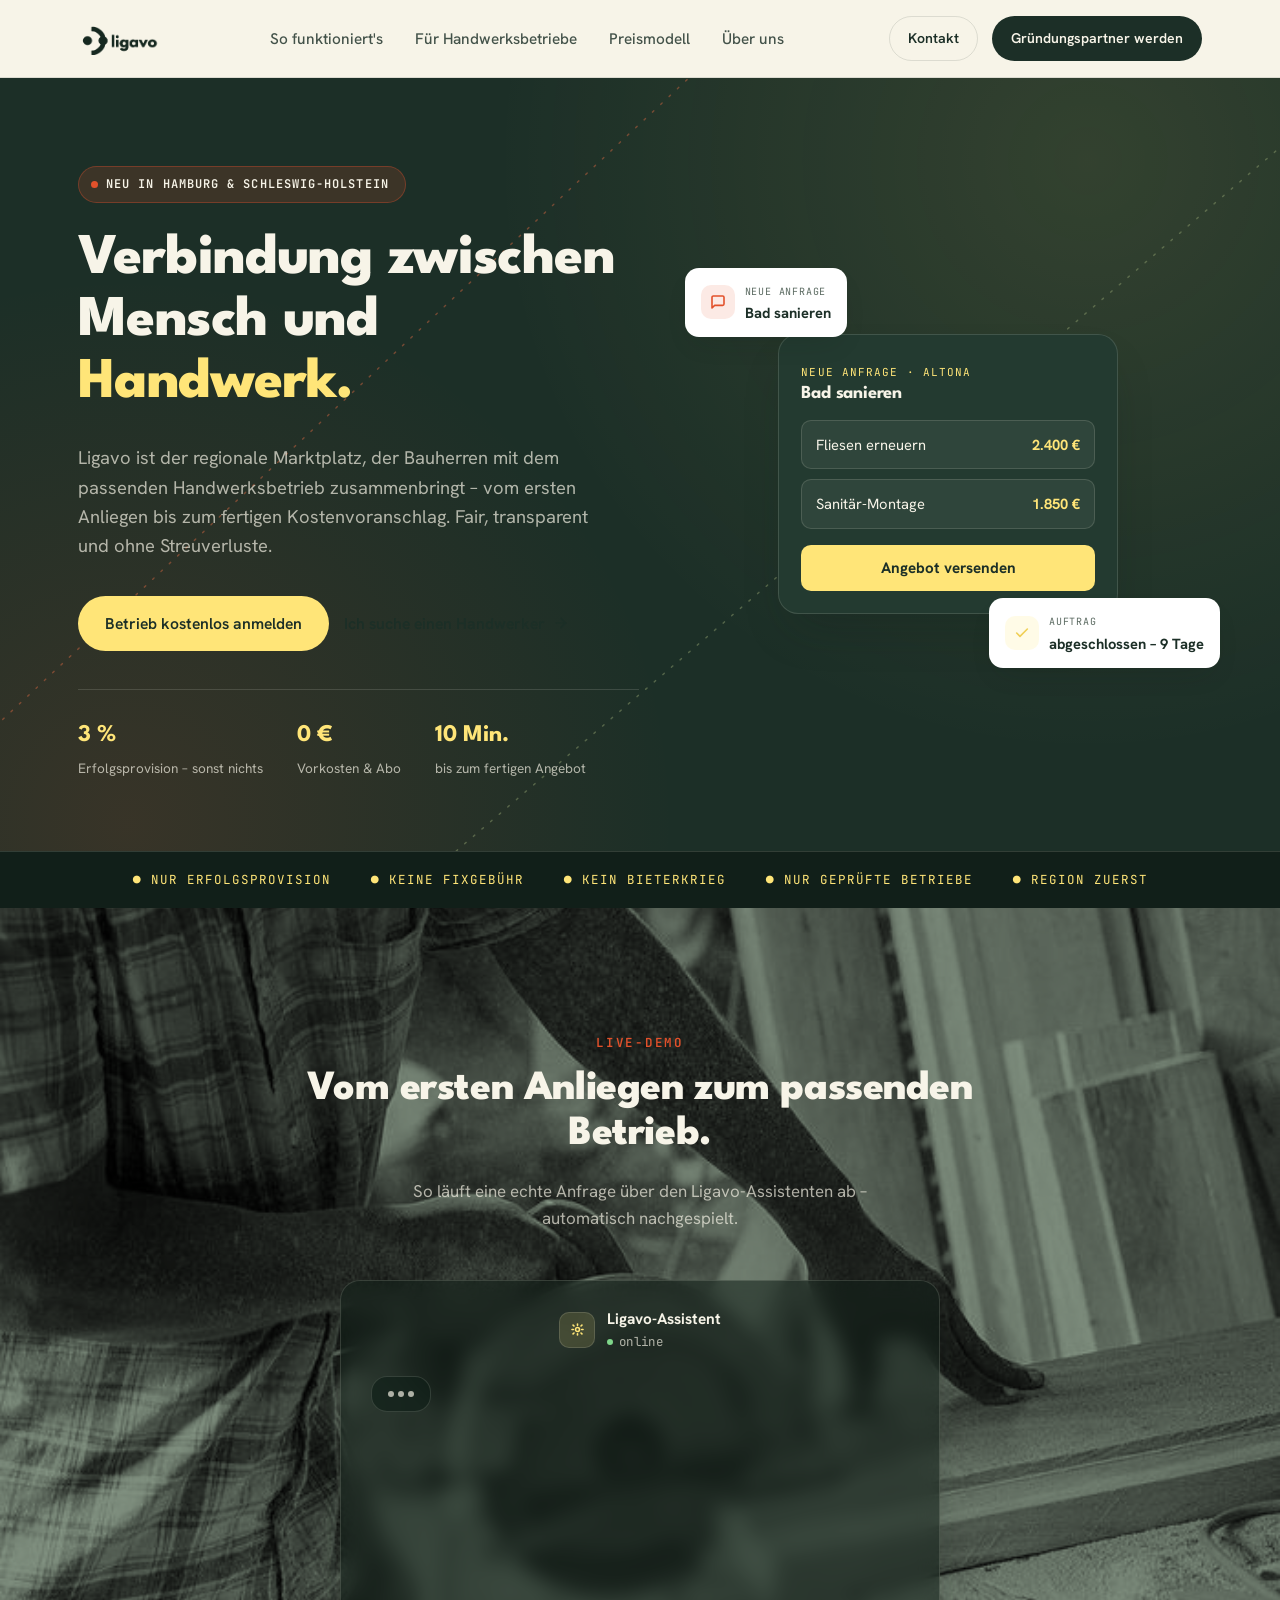
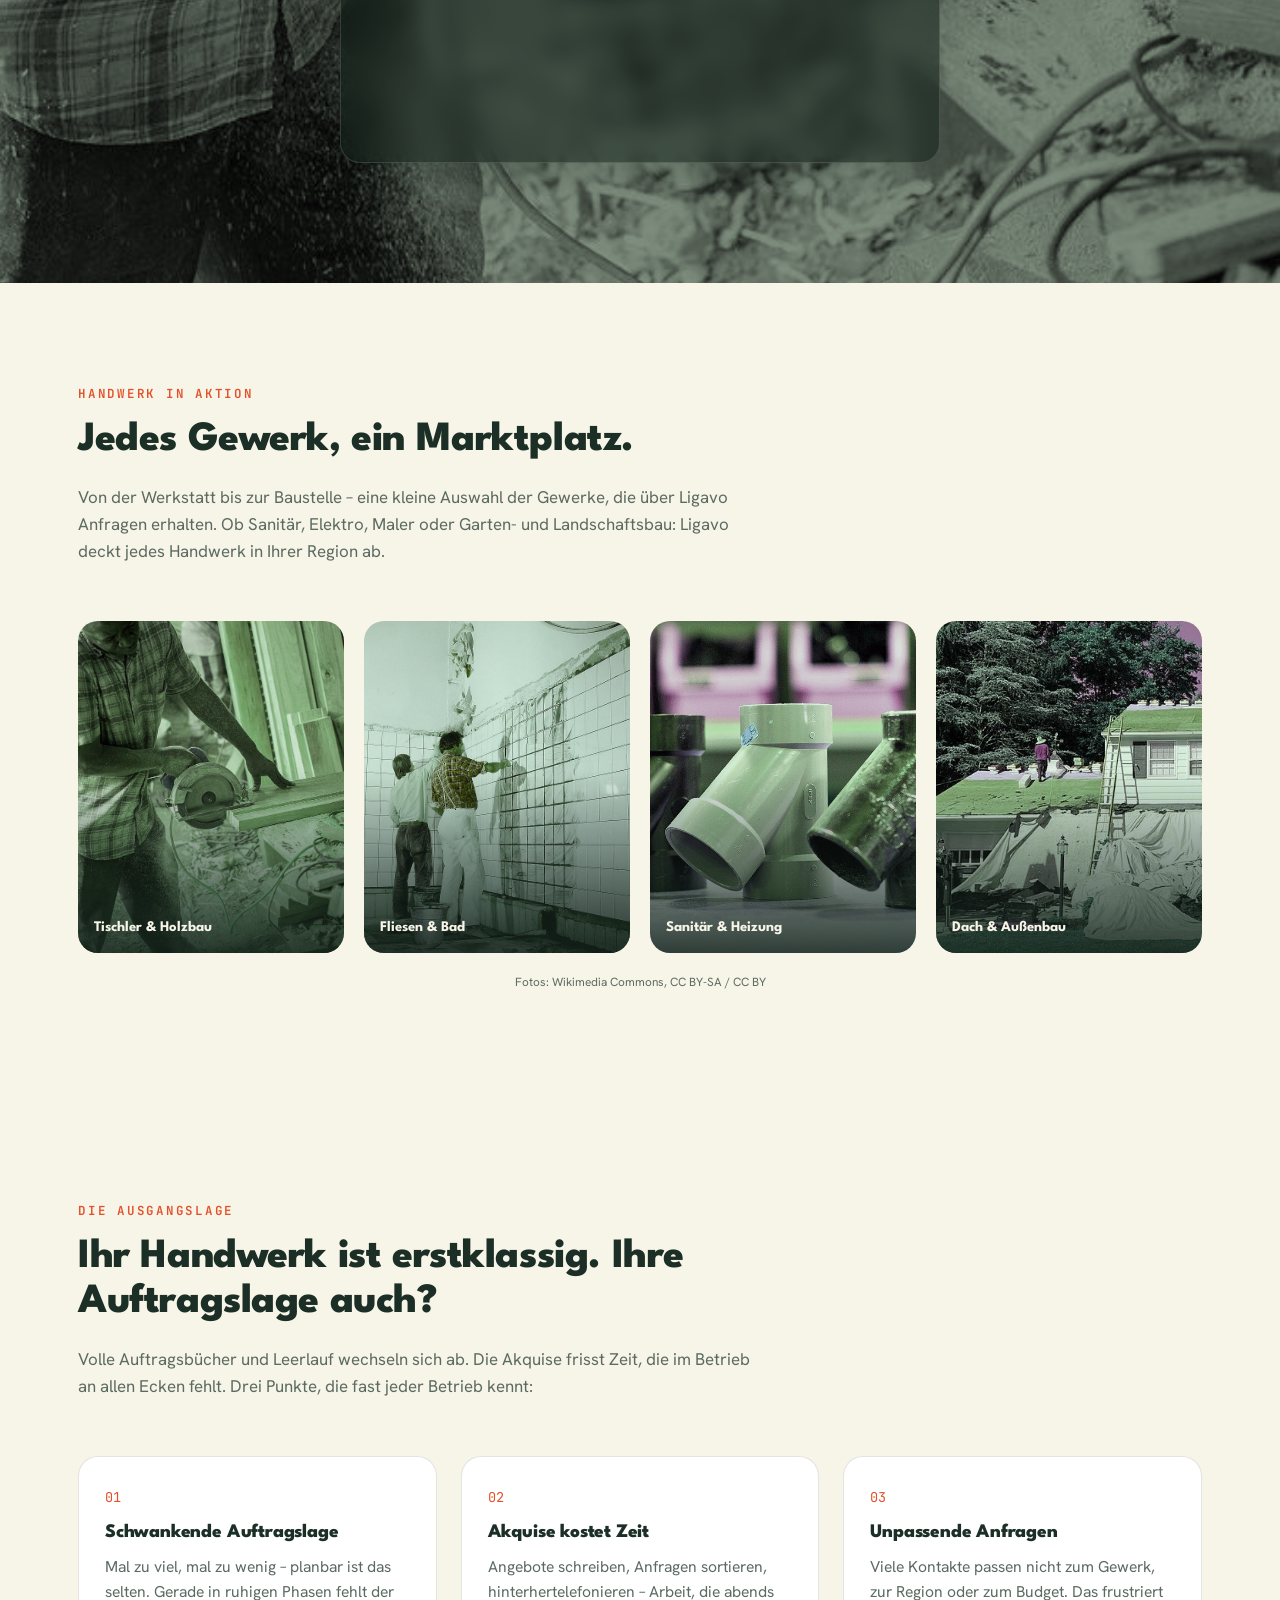
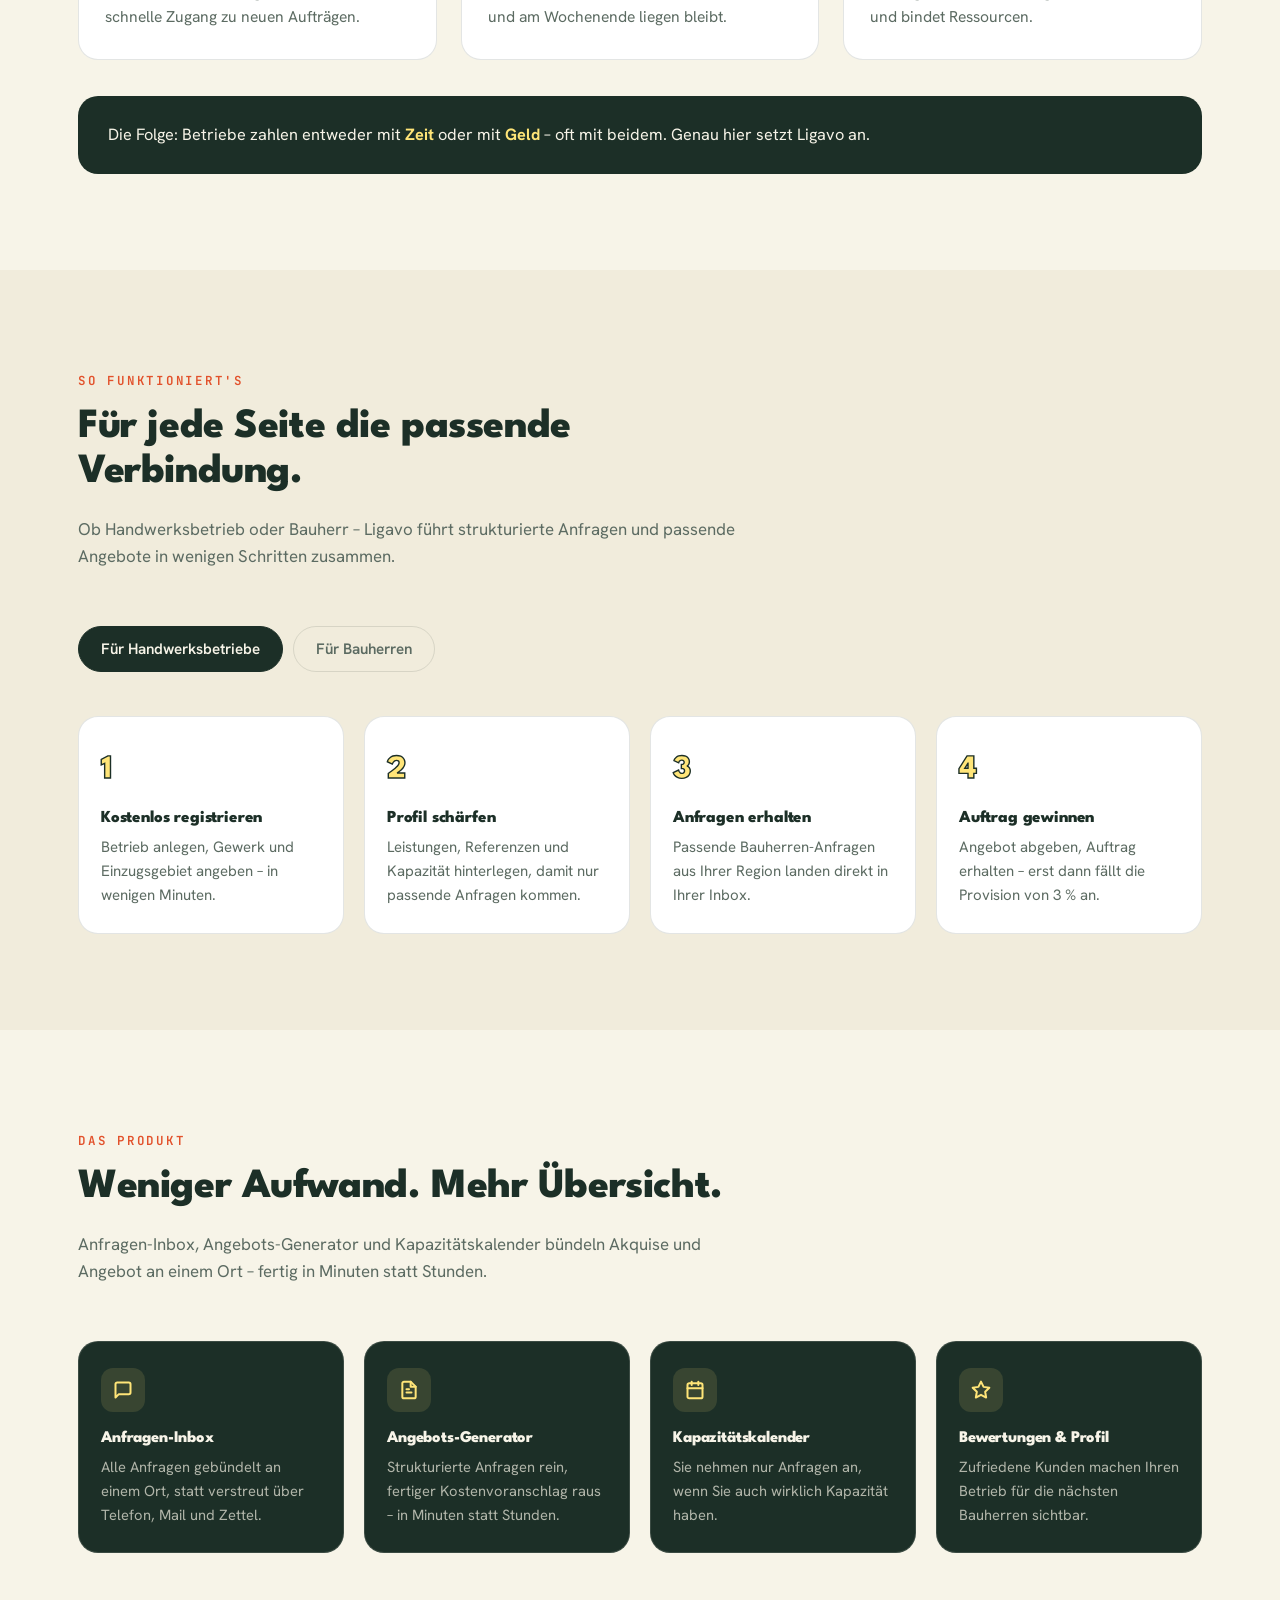
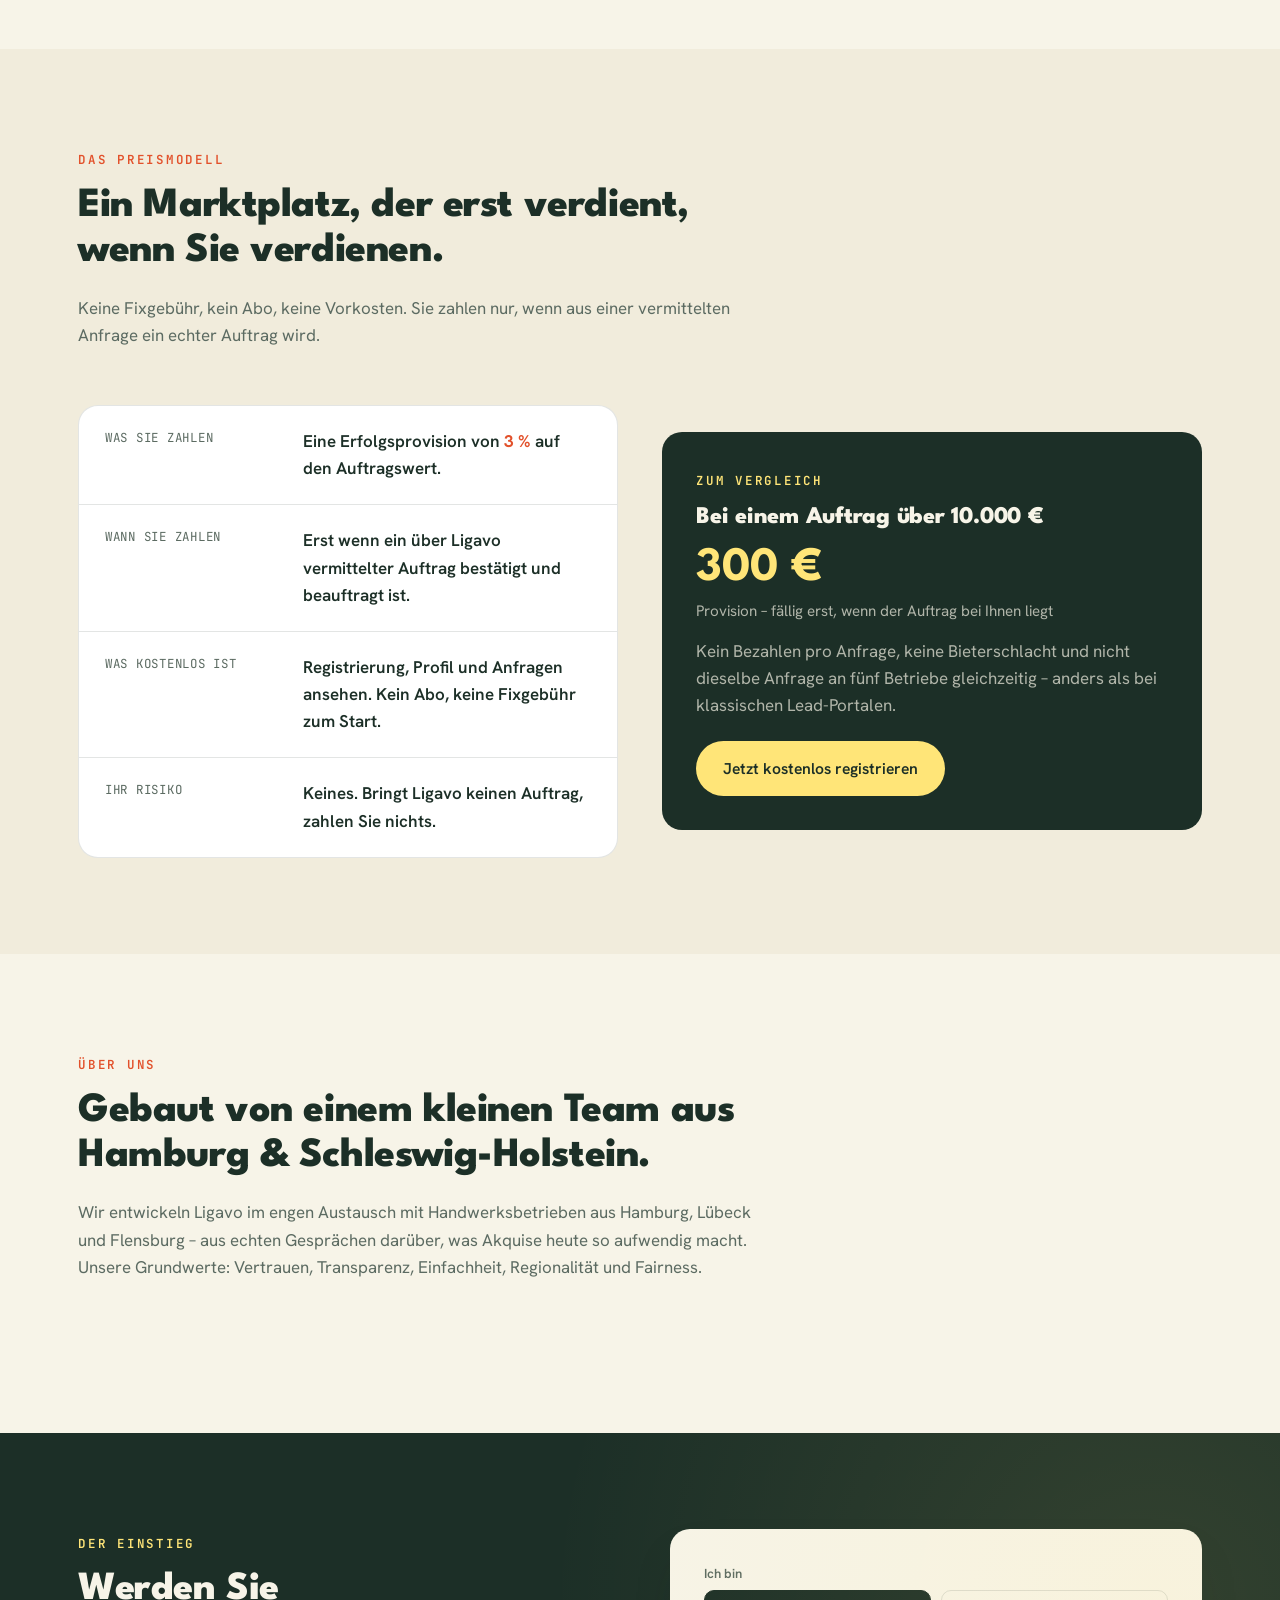
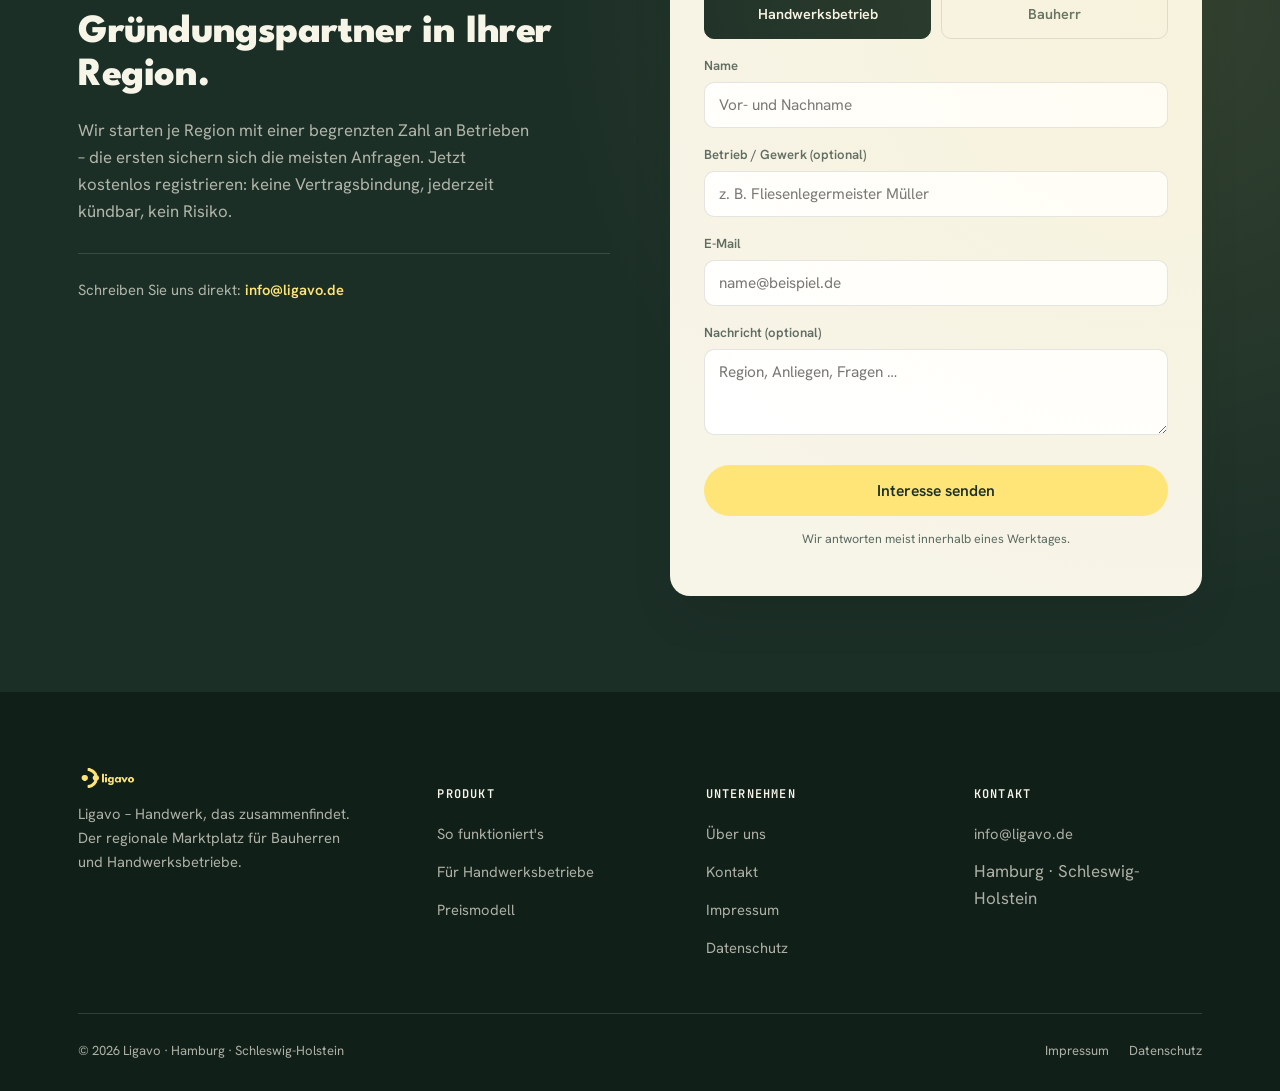
==== index.html @ c1e527f9 "Bigger header logo, fix favicon crop, remove placeholder note, standardize dashes to en-dash" ====
<!doctype html>
<html lang="de">
<head>
<meta charset="UTF-8">
<meta name="viewport" content="width=device-width, initial-scale=1">
<title>Ligavo – Verbindung zwischen Mensch und Handwerk</title>
<meta name="description" content="Ligavo ist der regionale Marktplatz, der Bauherren mit dem passenden Handwerksbetrieb zusammenbringt. Faire Erfolgsprovision, keine Vorkosten, kein Abo. Jetzt in Hamburg &amp; Schleswig-Holstein.">

<link rel="icon" type="image/png" sizes="32x32" href="assets/favicon-32.png">
<link rel="icon" type="image/png" sizes="16x16" href="assets/favicon-16.png">
<link rel="apple-touch-icon" href="assets/apple-touch-icon.png">

<link rel="preconnect" href="https://fonts.googleapis.com">
<link rel="preconnect" href="https://fonts.gstatic.com" crossorigin>
<link href="https://fonts.googleapis.com/css2?family=League+Spartan:wght@500;700;800;900&family=Hanken+Grotesk:wght@400;500;600;700&family=JetBrains+Mono:wght@500;600&display=swap" rel="stylesheet">

<link rel="stylesheet" href="styles.css">
</head>
<body>

<!-- ============================== NAV ============================== -->
<header class="nav">
  <div class="nav-inner">
    <a href="#top" class="brand">
      <img src="assets/logo-lockup-dark.png" alt="Ligavo" style="height:34px;">
    </a>
    <nav>
      <ul class="nav-links" id="navLinks">
        <li><a href="#funktioniert">So funktioniert's</a></li>
        <li><a href="#betriebe">Für Handwerksbetriebe</a></li>
        <li><a href="#preismodell">Preismodell</a></li>
        <li><a href="#ueber-uns">Über uns</a></li>
      </ul>
    </nav>
    <div class="nav-actions">
      <a href="#einstieg" class="btn btn-outline btn-sm">Kontakt</a>
      <a href="#einstieg" class="btn btn-dark btn-sm">Gründungspartner werden</a>
      <button class="nav-toggle" id="navToggle" aria-label="Menü öffnen">
        <span></span><span></span><span></span>
      </button>
    </div>
  </div>
</header>

<!-- ============================== HERO ============================== -->
<section class="hero" id="top">
  <svg class="hero-lines" viewBox="0 0 1440 800" preserveAspectRatio="none" aria-hidden="true">
    <line x1="-100" y1="700" x2="900" y2="-100" stroke="#c9633f" stroke-width="1.5" stroke-dasharray="2 10" stroke-linecap="round"/>
    <line x1="300" y1="900" x2="1600" y2="-50" stroke="#8a9a6b" stroke-width="1.5" stroke-dasharray="2 10" stroke-linecap="round"/>
  </svg>
  <div class="container hero-grid">
    <div class="hero-copy reveal in">
      <div class="badge badge-dark hero-badge"><span class="badge-dot"></span> Neu in Hamburg &amp; Schleswig-Holstein</div>
      <h1>Verbindung zwischen<br>Mensch und <em>Handwerk.</em></h1>
      <p class="lead">Ligavo ist der regionale Marktplatz, der Bauherren mit dem passenden Handwerksbetrieb zusammenbringt – vom ersten Anliegen bis zum fertigen Kostenvoranschlag. Fair, transparent und ohne Streuverluste.</p>
      <div class="hero-ctas">
        <a href="#einstieg" class="btn btn-primary">Betrieb kostenlos anmelden</a>
        <a href="#bauherren" class="btn btn-ghost">
          Ich suche einen Handwerker
          <svg width="16" height="16" viewBox="0 0 24 24" fill="none" stroke="currentColor" stroke-width="2.4" stroke-linecap="round" stroke-linejoin="round"><line x1="5" y1="12" x2="19" y2="12"/><polyline points="12 5 19 12 12 19"/></svg>
        </a>
      </div>
      <div class="hero-stats">
        <div class="hero-stat"><b>3&nbsp;%</b><span>Erfolgsprovision – sonst nichts</span></div>
        <div class="hero-stat"><b>0&nbsp;€</b><span>Vorkosten &amp; Abo</span></div>
        <div class="hero-stat"><b>10&nbsp;Min.</b><span>bis zum fertigen Angebot</span></div>
      </div>
    </div>

    <div class="hero-visual reveal in">
      <div class="hv-float hv-float-1">
        <div class="hv-icon">
          <svg width="16" height="16" viewBox="0 0 24 24" fill="none" stroke="currentColor" stroke-width="2.4" stroke-linecap="round" stroke-linejoin="round"><path d="M21 15a2 2 0 0 1-2 2H7l-4 4V5a2 2 0 0 1 2-2h14a2 2 0 0 1 2 2z"/></svg>
        </div>
        <div><span class="hv-float-label">Neue Anfrage</span><b>Bad sanieren</b></div>
      </div>

      <div class="hv-main">
        <span class="hv-eyebrow">Neue Anfrage · Altona</span>
        <h4>Bad sanieren</h4>
        <div class="hv-row"><span>Fliesen erneuern</span><b>2.400&nbsp;€</b></div>
        <div class="hv-row"><span>Sanitär-Montage</span><b>1.850&nbsp;€</b></div>
        <button class="hv-cta">Angebot versenden</button>
      </div>

      <div class="hv-float hv-float-2">
        <div class="hv-icon" style="background:rgba(255,229,120,.18);color:var(--yellow-dark);">
          <svg width="16" height="16" viewBox="0 0 24 24" fill="none" stroke="currentColor" stroke-width="2.4" stroke-linecap="round" stroke-linejoin="round"><path d="M20 6 9 17l-5-5"/></svg>
        </div>
        <div><span class="hv-float-label">Auftrag</span><b>abgeschlossen – 9 Tage</b></div>
      </div>
    </div>
  </div>

  <div class="hero-marquee">
    <div class="container">
      <span><span>●</span> Nur Erfolgsprovision</span>
      <span><span>●</span> Keine Fixgebühr</span>
      <span><span>●</span> Kein Bieterkrieg</span>
      <span><span>●</span> Nur geprüfte Betriebe</span>
      <span><span>●</span> Region zuerst</span>
    </div>
  </div>
</section>

<!-- ============================== LIVE DEMO CHAT ============================== -->
<section id="demo" class="demo-section">
  <div class="demo-bg" style="background-image:url('assets/photos/tischler.jpg');"></div>
  <div class="container demo-container">
    <div class="section-head center reveal" style="margin:0 auto 48px;">
      <span class="eyebrow">Live-Demo</span>
      <h2 style="color:var(--cream);">Vom ersten Anliegen zum passenden Betrieb.</h2>
      <p style="color:var(--cream-muted);">So läuft eine echte Anfrage über den Ligavo-Assistenten ab – automatisch nachgespielt.</p>
    </div>

    <div class="demo-chat-wrap reveal">
      <div class="demo-chat-head">
        <div class="demo-chat-avatar">
          <svg width="15" height="15" viewBox="0 0 24 24" fill="none" stroke="currentColor" stroke-width="2.6" stroke-linecap="round" stroke-linejoin="round"><circle cx="12" cy="12" r="3.2"/><path d="M12 3.2v2.1M12 18.7v2.1M4.9 4.9l1.5 1.5M17.6 17.6l1.5 1.5M3.2 12h2.1M18.7 12h2.1M4.9 19.1l1.5-1.5M17.6 6.4l1.5-1.5"/></svg>
        </div>
        <div>
          <b>Ligavo-Assistent</b>
          <span class="demo-chat-status"><i></i> online</span>
        </div>
      </div>
      <div class="demo-chat-body" id="demoChatBody"></div>
    </div>
  </div>
</section>

<!-- ============================== HANDWERK GALERIE ============================== -->
<section id="handwerk-galerie">
  <div class="container">
    <div class="section-head reveal">
      <span class="eyebrow">Handwerk in Aktion</span>
      <h2>Jedes Gewerk, ein Marktplatz.</h2>
      <p>Von der Werkstatt bis zur Baustelle – eine kleine Auswahl der Gewerke, die über Ligavo Anfragen erhalten. Ob Sanitär, Elektro, Maler oder Garten- und Landschaftsbau: Ligavo deckt jedes Handwerk in Ihrer Region ab.</p>
    </div>
    <div class="photo-grid">
      <figure class="photo-card">
        <img src="assets/photos/tischler.jpg" alt="Tischler bearbeitet Holz in der Werkstatt" loading="lazy">
        <figcaption>Tischler &amp; Holzbau</figcaption>
      </figure>
      <figure class="photo-card">
        <img src="assets/photos/fliesen.jpg" alt="Fliesenleger verlegt Wandfliesen" loading="lazy">
        <figcaption>Fliesen &amp; Bad</figcaption>
      </figure>
      <figure class="photo-card">
        <img src="assets/photos/sanitaer.jpg" alt="Sanitär-Installationsmaterial" loading="lazy">
        <figcaption>Sanitär &amp; Heizung</figcaption>
      </figure>
      <figure class="photo-card">
        <img src="assets/photos/dach.jpg" alt="Dachdecker bei der Dacharbeit" loading="lazy">
        <figcaption>Dach &amp; Außenbau</figcaption>
      </figure>
    </div>
    <p class="photo-credits">Fotos: Wikimedia Commons, CC BY-SA / CC BY</p>
  </div>
</section>

<!-- ============================== PROBLEM ============================== -->
<section id="problem">
  <div class="container">
    <div class="section-head reveal">
      <span class="eyebrow">Die Ausgangslage</span>
      <h2>Ihr Handwerk ist erstklassig. Ihre Auftragslage auch?</h2>
      <p>Volle Auftragsbücher und Leerlauf wechseln sich ab. Die Akquise frisst Zeit, die im Betrieb an allen Ecken fehlt. Drei Punkte, die fast jeder Betrieb kennt:</p>
    </div>

    <div class="problem-grid">
      <div class="problem-card reveal">
        <span class="problem-num">01</span>
        <h3>Schwankende Auftragslage</h3>
        <p>Mal zu viel, mal zu wenig – planbar ist das selten. Gerade in ruhigen Phasen fehlt der schnelle Zugang zu neuen Aufträgen.</p>
      </div>
      <div class="problem-card reveal">
        <span class="problem-num">02</span>
        <h3>Akquise kostet Zeit</h3>
        <p>Angebote schreiben, Anfragen sortieren, hinterhertelefonieren – Arbeit, die abends und am Wochenende liegen bleibt.</p>
      </div>
      <div class="problem-card reveal">
        <span class="problem-num">03</span>
        <h3>Unpassende Anfragen</h3>
        <p>Viele Kontakte passen nicht zum Gewerk, zur Region oder zum Budget. Das frustriert und bindet Ressourcen.</p>
      </div>
    </div>

    <div class="problem-note reveal">
      <p style="margin:0;">Die Folge: Betriebe zahlen entweder mit <b>Zeit</b> oder mit <b>Geld</b> – oft mit beidem. Genau hier setzt Ligavo an.</p>
    </div>
  </div>
</section>

<!-- ============================== SO FUNKTIONIERT'S ============================== -->
<section id="funktioniert" style="background:var(--cream-2);">
  <div class="container">
    <div class="section-head reveal">
      <span class="eyebrow">So funktioniert's</span>
      <h2>Für jede Seite die passende Verbindung.</h2>
      <p>Ob Handwerksbetrieb oder Bauherr – Ligavo führt strukturierte Anfragen und passende Angebote in wenigen Schritten zusammen.</p>
    </div>

    <div class="tabs-head reveal">
      <button class="tab-btn active" data-tab="betriebe">Für Handwerksbetriebe</button>
      <button class="tab-btn" data-tab="bauherren">Für Bauherren</button>
    </div>

    <div class="tab-panel active" id="tab-betriebe">
      <div class="steps reveal">
        <div class="step-card">
          <span class="step-index">1</span>
          <h4>Kostenlos registrieren</h4>
          <p>Betrieb anlegen, Gewerk und Einzugsgebiet angeben – in wenigen Minuten.</p>
        </div>
        <div class="step-card">
          <span class="step-index">2</span>
          <h4>Profil schärfen</h4>
          <p>Leistungen, Referenzen und Kapazität hinterlegen, damit nur passende Anfragen kommen.</p>
        </div>
        <div class="step-card">
          <span class="step-index">3</span>
          <h4>Anfragen erhalten</h4>
          <p>Passende Bauherren-Anfragen aus Ihrer Region landen direkt in Ihrer Inbox.</p>
        </div>
        <div class="step-card">
          <span class="step-index">4</span>
          <h4>Auftrag gewinnen</h4>
          <p>Angebot abgeben, Auftrag erhalten – erst dann fällt die Provision von 3&nbsp;% an.</p>
        </div>
      </div>
    </div>

    <div class="tab-panel" id="tab-bauherren">
      <div class="steps steps-3 reveal">
        <div class="step-card">
          <span class="step-index">1</span>
          <h4>Anliegen schildern</h4>
          <p>Projekt kurz beschreiben, Fotos ergänzen, Budget und Wunschtermin angeben.</p>
        </div>
        <div class="step-card">
          <span class="step-index">2</span>
          <h4>Passende Betriebe erhalten</h4>
          <p>Ihre Anfrage geht an geprüfte Handwerksbetriebe aus Ihrer Region, die wirklich verfügbar sind.</p>
        </div>
        <div class="step-card">
          <span class="step-index">3</span>
          <h4>Angebot vergleichen &amp; beauftragen</h4>
          <p>Sie erhalten strukturierte Kostenvoranschläge und entscheiden in Ruhe.</p>
        </div>
      </div>
    </div>
  </div>
</section>

<!-- ============================== FEATURES ============================== -->
<section id="betriebe">
  <div class="container">
    <div class="section-head reveal">
      <span class="eyebrow">Das Produkt</span>
      <h2>Weniger Aufwand. Mehr Übersicht.</h2>
      <p>Anfragen-Inbox, Angebots-Generator und Kapazitätskalender bündeln Akquise und Angebot an einem Ort – fertig in Minuten statt Stunden.</p>
    </div>

    <div class="feature-grid">
      <div class="feature-card reveal">
        <div class="feature-icon">
          <svg width="20" height="20" viewBox="0 0 24 24" fill="none" stroke="currentColor" stroke-width="2.4" stroke-linecap="round" stroke-linejoin="round"><path d="M21 15a2 2 0 0 1-2 2H7l-4 4V5a2 2 0 0 1 2-2h14a2 2 0 0 1 2 2z"/></svg>
        </div>
        <h4>Anfragen-Inbox</h4>
        <p>Alle Anfragen gebündelt an einem Ort, statt verstreut über Telefon, Mail und Zettel.</p>
      </div>
      <div class="feature-card reveal">
        <div class="feature-icon">
          <svg width="20" height="20" viewBox="0 0 24 24" fill="none" stroke="currentColor" stroke-width="2.4" stroke-linecap="round" stroke-linejoin="round"><path d="M14 2H6a2 2 0 0 0-2 2v16a2 2 0 0 0 2 2h12a2 2 0 0 0 2-2V8z"/><polyline points="14 2 14 8 20 8"/><line x1="9" y1="15" x2="15" y2="15"/><line x1="9" y1="11" x2="12" y2="11"/></svg>
        </div>
        <h4>Angebots-Generator</h4>
        <p>Strukturierte Anfragen rein, fertiger Kostenvoranschlag raus – in Minuten statt Stunden.</p>
      </div>
      <div class="feature-card reveal">
        <div class="feature-icon">
          <svg width="20" height="20" viewBox="0 0 24 24" fill="none" stroke="currentColor" stroke-width="2.4" stroke-linecap="round" stroke-linejoin="round"><rect x="3" y="4" width="18" height="18" rx="2"/><line x1="16" y1="2" x2="16" y2="6"/><line x1="8" y1="2" x2="8" y2="6"/><line x1="3" y1="10" x2="21" y2="10"/></svg>
        </div>
        <h4>Kapazitätskalender</h4>
        <p>Sie nehmen nur Anfragen an, wenn Sie auch wirklich Kapazität haben.</p>
      </div>
      <div class="feature-card reveal">
        <div class="feature-icon">
          <svg width="20" height="20" viewBox="0 0 24 24" fill="none" stroke="currentColor" stroke-width="2.4" stroke-linecap="round" stroke-linejoin="round"><path d="M12 2l3.09 6.26L22 9.27l-5 4.87 1.18 6.88L12 17.77l-6.18 3.25L7 14.14 2 9.27l6.91-1.01z"/></svg>
        </div>
        <h4>Bewertungen &amp; Profil</h4>
        <p>Zufriedene Kunden machen Ihren Betrieb für die nächsten Bauherren sichtbar.</p>
      </div>
    </div>
  </div>
</section>

<!-- ============================== PRICING ============================== -->
<section id="preismodell" style="background:var(--cream-2);">
  <div class="container">
    <div class="section-head reveal">
      <span class="eyebrow">Das Preismodell</span>
      <h2>Ein Marktplatz, der erst verdient, wenn Sie verdienen.</h2>
      <p>Keine Fixgebühr, kein Abo, keine Vorkosten. Sie zahlen nur, wenn aus einer vermittelten Anfrage ein echter Auftrag wird.</p>
    </div>

    <div class="pricing-wrap">
      <div class="pricing-table reveal">
        <div class="pricing-row">
          <span class="label">Was Sie zahlen</span>
          <span class="value">Eine Erfolgsprovision von <b>3&nbsp;%</b> auf den Auftragswert.</span>
        </div>
        <div class="pricing-row">
          <span class="label">Wann Sie zahlen</span>
          <span class="value">Erst wenn ein über Ligavo vermittelter Auftrag bestätigt und beauftragt ist.</span>
        </div>
        <div class="pricing-row">
          <span class="label">Was kostenlos ist</span>
          <span class="value">Registrierung, Profil und Anfragen ansehen. Kein Abo, keine Fixgebühr zum Start.</span>
        </div>
        <div class="pricing-row">
          <span class="label">Ihr Risiko</span>
          <span class="value">Keines. Bringt Ligavo keinen Auftrag, zahlen Sie nichts.</span>
        </div>
      </div>

      <div class="pricing-example reveal">
        <span class="eyebrow">Zum Vergleich</span>
        <h3>Bei einem Auftrag über 10.000&nbsp;€</h3>
        <div class="pricing-big"><b>300&nbsp;€</b><span>Provision – fällig erst, wenn der Auftrag bei Ihnen liegt</span></div>
        <p>Kein Bezahlen pro Anfrage, keine Bieterschlacht und nicht dieselbe Anfrage an fünf Betriebe gleichzeitig – anders als bei klassischen Lead-Portalen.</p>
        <a href="#einstieg" class="btn btn-primary">Jetzt kostenlos registrieren</a>
      </div>
    </div>
  </div>
</section>

<!-- ============================== ÜBER UNS ============================== -->
<section id="ueber-uns">
  <div class="container">
    <div class="section-head reveal">
      <span class="eyebrow">Über uns</span>
      <h2>Gebaut von einem kleinen Team aus Hamburg &amp; Schleswig-Holstein.</h2>
      <p>Wir entwickeln Ligavo im engen Austausch mit Handwerksbetrieben aus Hamburg, Lübeck und Flensburg – aus echten Gesprächen darüber, was Akquise heute so aufwendig macht. Unsere Grundwerte: Vertrauen, Transparenz, Einfachheit, Regionalität und Fairness.</p>
    </div>
  </div>
</section>

<!-- ============================== CTA / EINSTIEG ============================== -->
<section class="cta-section" id="einstieg">
  <div class="container cta-wrap">
    <div class="cta-copy reveal">
      <span class="eyebrow">Der Einstieg</span>
      <h2>Werden Sie Gründungspartner in Ihrer Region.</h2>
      <p>Wir starten je Region mit einer begrenzten Zahl an Betrieben – die ersten sichern sich die meisten Anfragen. Jetzt kostenlos registrieren: keine Vertragsbindung, jederzeit kündbar, kein Risiko.</p>
      <div id="bauherren" class="contact-line">
        Schreiben Sie uns direkt: <a href="mailto:info@ligavo.de">info@ligavo.de</a>
      </div>
    </div>

    <form class="signup-form reveal" id="signupForm">
      <div class="form-success" id="formSuccess">Ihr E-Mail-Programm öffnet sich gleich mit einer vorausgefüllten Nachricht an uns.</div>
      <div class="field">
        <label>Ich bin</label>
        <div class="role-toggle">
          <input type="radio" name="role" id="roleBetrieb" value="Handwerksbetrieb" checked>
          <label for="roleBetrieb">Handwerksbetrieb</label>
          <input type="radio" name="role" id="roleBauherr" value="Bauherr">
          <label for="roleBauherr">Bauherr</label>
        </div>
      </div>
      <div class="field">
        <label for="fName">Name</label>
        <input type="text" id="fName" name="name" required placeholder="Vor- und Nachname">
      </div>
      <div class="field">
        <label for="fCompany">Betrieb / Gewerk (optional)</label>
        <input type="text" id="fCompany" name="company" placeholder="z. B. Fliesenlegermeister Müller">
      </div>
      <div class="field">
        <label for="fEmail">E-Mail</label>
        <input type="email" id="fEmail" name="email" required placeholder="name@beispiel.de">
      </div>
      <div class="field">
        <label for="fMessage">Nachricht (optional)</label>
        <textarea id="fMessage" name="message" rows="3" placeholder="Region, Anliegen, Fragen …"></textarea>
      </div>
      <button type="submit" class="btn btn-primary">Interesse senden</button>
      <p class="form-note">Wir antworten meist innerhalb eines Werktages.</p>
    </form>
  </div>
</section>

<!-- ============================== FOOTER ============================== -->
<footer>
  <div class="container">
    <div class="footer-top">
      <div class="footer-brand">
        <img src="assets/logo-lockup-yellow.png" alt="Ligavo">
        <p>Ligavo – Handwerk, das zusammenfindet. Der regionale Marktplatz für Bauherren und Handwerksbetriebe.</p>
      </div>
      <div class="footer-col">
        <h5>Produkt</h5>
        <ul>
          <li><a href="#funktioniert">So funktioniert's</a></li>
          <li><a href="#betriebe">Für Handwerksbetriebe</a></li>
          <li><a href="#preismodell">Preismodell</a></li>
        </ul>
      </div>
      <div class="footer-col">
        <h5>Unternehmen</h5>
        <ul>
          <li><a href="#ueber-uns">Über uns</a></li>
          <li><a href="#einstieg">Kontakt</a></li>
          <li><a href="impressum.html">Impressum</a></li>
          <li><a href="datenschutz.html">Datenschutz</a></li>
        </ul>
      </div>
      <div class="footer-col">
        <h5>Kontakt</h5>
        <ul>
          <li><a href="mailto:info@ligavo.de">info@ligavo.de</a></li>
          <li>Hamburg · Schleswig-Holstein</li>
        </ul>
      </div>
    </div>
    <div class="footer-bottom">
      <span>© 2026 Ligavo · Hamburg · Schleswig-Holstein</span>
      <div class="legal-links">
        <a href="impressum.html">Impressum</a>
        <a href="datenschutz.html">Datenschutz</a>
      </div>
    </div>
  </div>
</footer>

<script src="script.js"></script>
</body>
</html>
---- styles.css ----
/* ==========================================================================
   Ligavo — Design Tokens
   ========================================================================== */
:root{
  --green-950:#111f19;
  --green-900:#1c2f27;
  --green-850:#233a30;
  --green-800:#2b473b;
  --cream:#f7f4e8;
  --cream-2:#f1ecdc;
  --cream-card:#ffffff;
  --yellow:#ffe578;
  --yellow-dark:#f0cf55;
  --terracotta:#e2512b;
  --terracotta-soft:rgba(226,81,43,.12);
  --terracotta-soft-dark:rgba(226,81,43,.16);
  --ink:#1c2f27;
  --ink-muted:#5c6b62;
  --cream-muted:rgba(247,244,232,.68);
  --cream-faint:rgba(247,244,232,.4);
  --border:rgba(28,47,39,.12);
  --border-dark:rgba(247,244,232,.14);
  --radius-xl:28px;
  --radius-lg:20px;
  --radius-md:14px;
  --radius-sm:10px;
  --shadow-lg:0 24px 48px -16px rgba(17,31,25,.28);
  --shadow-md:0 12px 28px -12px rgba(17,31,25,.22);
  --font-display:'League Spartan', sans-serif;
  --font-body:'Hanken Grotesk', sans-serif;
  --font-mono:'JetBrains Mono', monospace;
  --container:1180px;
}

*,*::before,*::after{box-sizing:border-box;}
html{scroll-behavior:smooth;}
body{
  margin:0;
  overflow-anchor:none;
  background:var(--cream);
  color:var(--ink);
  font-family:var(--font-body);
  font-size:17px;
  line-height:1.6;
  -webkit-font-smoothing:antialiased;
}
img{max-width:100%;display:block;}
a{color:inherit;}
h1,h2,h3,h4{
  font-family:var(--font-display);
  font-weight:800;
  line-height:1.08;
  margin:0 0 .5em;
  letter-spacing:-.01em;
}
p{margin:0 0 1em;}
.container{max-width:var(--container);margin:0 auto;padding:0 28px;}
section{padding:96px 0;}
.eyebrow{
  font-family:var(--font-mono);
  font-size:12.5px;
  letter-spacing:.14em;
  text-transform:uppercase;
  color:var(--terracotta);
  font-weight:600;
  display:inline-block;
  margin-bottom:14px;
}
.section-head{max-width:680px;margin-bottom:56px;}
.section-head h2{font-size:clamp(1.9rem,3.4vw,2.6rem);}
.section-head p{color:var(--ink-muted);font-size:1.06rem;margin:0;}
.section-head.center{margin-left:auto;margin-right:auto;text-align:center;}

/* Buttons */
.btn{
  display:inline-flex;align-items:center;justify-content:center;gap:8px;
  font-family:var(--font-body);font-weight:600;font-size:.98rem;
  padding:14px 26px;border-radius:999px;border:1px solid transparent;
  cursor:pointer;text-decoration:none;transition:transform .15s ease, box-shadow .15s ease, background .15s ease, border-color .15s ease;
  white-space:nowrap;
}
.btn:active{transform:translateY(1px);}
.btn-primary{background:var(--yellow);color:var(--green-900);}
.btn-primary:hover{background:var(--yellow-dark);box-shadow:var(--shadow-md);}
.btn-dark{background:var(--green-900);color:var(--cream);}
.btn-dark:hover{background:var(--green-850);box-shadow:var(--shadow-md);}
.btn-outline{background:transparent;color:var(--ink);border-color:var(--border);}
.btn-outline:hover{border-color:var(--ink);}
.btn-outline-light{background:transparent;color:var(--cream);border-color:var(--border-dark);}
.btn-outline-light:hover{border-color:var(--cream);}
.btn-ghost{background:transparent;color:var(--ink);padding:14px 6px;}
.btn-ghost svg{transition:transform .15s ease;}
.btn-ghost:hover svg{transform:translateX(3px);}
.btn-sm{padding:10px 18px;font-size:.88rem;}

/* Badge / pill */
.badge{
  display:inline-flex;align-items:center;gap:8px;
  font-family:var(--font-mono);font-size:12px;letter-spacing:.09em;text-transform:uppercase;
  padding:8px 16px 8px 12px;border-radius:999px;font-weight:600;
}
.badge-dark{background:var(--terracotta-soft-dark);color:var(--cream);border:1px solid rgba(226,81,43,.35);}
.badge-light{background:var(--terracotta-soft);color:var(--terracotta);border:1px solid rgba(226,81,43,.22);}
.badge-dot{width:7px;height:7px;border-radius:50%;background:var(--terracotta);flex:none;}

/* ==========================================================================
   Nav
   ========================================================================== */
header.nav{
  position:sticky;top:0;z-index:100;
  background:var(--cream);
  border-bottom:1px solid var(--border);
  transition:box-shadow .2s ease, border-color .2s ease;
}
header.nav.is-scrolled{
  box-shadow:0 6px 24px -12px rgba(17,31,25,.12);
}
.nav-inner{
  max-width:var(--container);margin:0 auto;padding:16px 28px;
  display:flex;align-items:center;justify-content:space-between;gap:24px;
}
.brand{display:flex;align-items:center;gap:10px;text-decoration:none;flex-shrink:0;}
.brand img{height:26px;width:auto;flex-shrink:0;}
.nav-links{display:flex;align-items:center;gap:32px;list-style:none;margin:0;padding:0;}
.nav-links a{
  text-decoration:none;color:var(--ink);font-weight:500;font-size:.96rem;
  opacity:.82;transition:opacity .15s;
}
.nav-links a:hover{opacity:1;}
.nav-actions{display:flex;align-items:center;gap:14px;}
.nav-toggle{display:none;background:none;border:none;cursor:pointer;padding:6px;}
.nav-toggle span{display:block;width:22px;height:2px;background:var(--ink);margin:5px 0;border-radius:2px;}

/* ==========================================================================
   Hero
   ========================================================================== */
.hero{
  background:var(--green-900);
  color:var(--cream);
  position:relative;
  overflow:hidden;
  padding:88px 0 0;
}
.hero::before{
  content:"";position:absolute;top:0;right:0;bottom:0;left:0;
  background-image:
    radial-gradient(circle at 85% 10%, rgba(255,229,120,.10), transparent 45%),
    radial-gradient(circle at 10% 90%, rgba(226,81,43,.14), transparent 40%);
  pointer-events:none;
}
.hero-lines{
  position:absolute;top:0;left:0;width:100%;height:100%;
  opacity:.5;pointer-events:none;z-index:0;
}
.hero-grid{
  position:relative;
  display:grid;grid-template-columns:1.05fr .95fr;gap:56px;align-items:center;
  padding-bottom:70px;
}
.hero-copy h1{font-size:clamp(2.5rem,5vw,3.6rem);color:var(--cream);}
.hero-copy h1 em{color:var(--yellow);font-style:normal;}
.hero-copy p.lead{color:var(--cream-muted);font-size:1.15rem;max-width:520px;margin-bottom:34px;}
.hero-badge{margin-bottom:26px;}
.hero-ctas{display:flex;align-items:center;gap:8px;flex-wrap:wrap;margin-bottom:38px;}
.hero-stats{display:flex;gap:34px;flex-wrap:wrap;padding-top:26px;border-top:1px solid var(--border-dark);}
.hero-stat b{display:block;font-family:var(--font-display);font-size:1.5rem;color:var(--yellow);}
.hero-stat span{font-size:.85rem;color:var(--cream-muted);}

/* hero visual card */
.hero-visual{position:relative;height:440px;}
.hv-main{
  position:absolute;left:50%;top:50%;transform:translate(-50%,-50%);
  width:340px;background:var(--green-850);border:1px solid var(--border-dark);
  border-radius:var(--radius-lg);padding:22px;box-shadow:var(--shadow-lg);
  z-index:3;
}
.hv-main .hv-eyebrow{font-family:var(--font-mono);font-size:11px;letter-spacing:.1em;text-transform:uppercase;color:var(--yellow);margin-bottom:6px;}
.hv-main h4{color:var(--cream);font-size:1.15rem;margin-bottom:16px;font-weight:700;}
.hv-row{
  display:flex;align-items:center;justify-content:space-between;
  background:rgba(247,244,232,.06);border:1px solid var(--border-dark);
  border-radius:var(--radius-sm);padding:12px 14px;margin-bottom:10px;
  font-size:.92rem;color:var(--cream);
}
.hv-row b{color:var(--yellow);font-weight:700;}
.hv-cta{
  width:100%;margin-top:6px;background:var(--yellow);color:var(--green-900);
  border:none;border-radius:var(--radius-sm);padding:13px;font-weight:700;font-size:.95rem;
  font-family:var(--font-body);cursor:default;
}
.hv-float{
  position:absolute;background:var(--cream-card);color:var(--ink);
  border-radius:var(--radius-md);padding:12px 16px;box-shadow:var(--shadow-md);
  display:flex;align-items:center;gap:10px;font-size:.85rem;z-index:4;
  animation:float 6s ease-in-out infinite;
}
.hv-float b{display:block;font-size:.92rem;}
.hv-float .hv-float-label{font-family:var(--font-mono);font-size:10px;letter-spacing:.08em;text-transform:uppercase;color:var(--ink-muted);}
.hv-float-1{top:14px;left:-10px;animation-delay:.2s;}
.hv-float-2{bottom:26px;right:-18px;animation-delay:1.4s;}
.hv-icon{
  width:34px;height:34px;border-radius:10px;background:var(--terracotta-soft);
  display:flex;align-items:center;justify-content:center;flex:none;color:var(--terracotta);
}
@keyframes float{0%,100%{transform:translateY(0);}50%{transform:translateY(-10px);}}

.hero-marquee{
  border-top:1px solid var(--border-dark);
  background:var(--green-950);
  padding:18px 0;
  position:relative;
}
.hero-marquee .container{
  display:flex;gap:40px;flex-wrap:wrap;justify-content:center;
  font-family:var(--font-mono);font-size:12.5px;letter-spacing:.08em;text-transform:uppercase;
  color:var(--cream-faint);
}
.hero-marquee span{color:var(--yellow);}

/* ==========================================================================
   Problem cards
   ========================================================================== */
.problem-grid{display:grid;grid-template-columns:repeat(3,1fr);gap:24px;margin-bottom:36px;}
.problem-card{
  background:var(--cream-card);border:1px solid var(--border);border-radius:var(--radius-lg);
  padding:30px 26px;
  transition:transform .2s ease, box-shadow .2s ease, border-color .2s ease;
}
.problem-card:hover{transform:translateY(-3px);box-shadow:var(--shadow-md);border-color:transparent;}
.problem-num{font-family:var(--font-mono);color:var(--terracotta);font-size:.85rem;margin-bottom:14px;display:block;}
.problem-card h3{font-size:1.2rem;margin-bottom:10px;}
.problem-card p{color:var(--ink-muted);font-size:.98rem;margin:0;}
.problem-note{
  background:var(--green-900);color:var(--cream);border-radius:var(--radius-lg);
  padding:26px 30px;font-size:1.02rem;display:flex;gap:16px;align-items:center;
}
.problem-note b{color:var(--yellow);}

/* ==========================================================================
   How it works — tabs
   ========================================================================== */
.tabs-head{display:flex;gap:10px;margin-bottom:44px;flex-wrap:wrap;}
.tab-btn{
  font-family:var(--font-body);font-weight:600;font-size:.95rem;
  padding:12px 22px;border-radius:999px;border:1px solid var(--border);
  background:transparent;color:var(--ink-muted);cursor:pointer;transition:all .15s;
}
.tab-btn.active{background:var(--green-900);color:var(--cream);border-color:var(--green-900);}
.tab-panel{display:none;}
.tab-panel.active{display:block;}
.steps{display:grid;grid-template-columns:repeat(4,1fr);gap:20px;}
.steps.steps-3{grid-template-columns:repeat(3,1fr);}
.step-card{
  background:var(--cream-card);border:1px solid var(--border);border-radius:var(--radius-lg);
  padding:26px 22px;position:relative;
  transition:transform .2s ease, box-shadow .2s ease, border-color .2s ease;
}
.step-card:hover{transform:translateY(-3px);box-shadow:var(--shadow-md);border-color:transparent;}
.step-index{
  font-family:var(--font-display);font-size:2.1rem;font-weight:800;color:var(--yellow);
  -webkit-text-stroke:1.4px var(--green-900);
  display:block;margin-bottom:12px;
}
.step-card h4{font-size:1.05rem;margin-bottom:8px;}
.step-card p{color:var(--ink-muted);font-size:.94rem;margin:0;}

/* ==========================================================================
   Feature grid
   ========================================================================== */
.feature-grid{display:grid;grid-template-columns:repeat(4,1fr);gap:20px;}
.feature-card{
  background:var(--green-900);color:var(--cream);border-radius:var(--radius-lg);
  padding:26px 22px;border:1px solid var(--border-dark);
  transition:transform .2s ease, box-shadow .2s ease, background .2s ease;
}
.feature-card:hover{transform:translateY(-3px);box-shadow:var(--shadow-lg);background:var(--green-850);}
.feature-icon{
  width:44px;height:44px;border-radius:12px;background:rgba(255,229,120,.12);
  display:flex;align-items:center;justify-content:center;color:var(--yellow);margin-bottom:18px;
}
.feature-card h4{font-size:1.02rem;margin-bottom:8px;color:var(--cream);}
.feature-card p{color:var(--cream-muted);font-size:.92rem;margin:0;}

/* ==========================================================================
   Pricing
   ========================================================================== */
.pricing-wrap{
  display:grid;grid-template-columns:1fr 1fr;gap:44px;align-items:center;
}
.pricing-table{
  background:var(--cream-card);border:1px solid var(--border);border-radius:var(--radius-lg);
  overflow:hidden;
}
.pricing-row{
  display:grid;grid-template-columns:180px 1fr;gap:18px;padding:22px 26px;
  border-bottom:1px solid var(--border);
  transition:background .15s ease;
}
.pricing-row:hover{background:var(--cream-2);}
.pricing-row:last-child{border-bottom:none;}
.pricing-row .label{font-family:var(--font-mono);font-size:.78rem;letter-spacing:.06em;text-transform:uppercase;color:var(--ink-muted);}
.pricing-row .value{font-weight:600;}
.pricing-row .value b{color:var(--terracotta);}
.pricing-example{
  background:var(--green-900);color:var(--cream);border-radius:var(--radius-lg);
  padding:34px;
}
.pricing-example .eyebrow{color:var(--yellow);}
.pricing-example h3{color:var(--cream);font-size:1.5rem;margin-bottom:14px;}
.pricing-example p{color:var(--cream-muted);margin-bottom:22px;}
.pricing-big{
  display:flex;flex-direction:column;align-items:flex-start;gap:6px;margin-bottom:14px;
}
.pricing-big b{font-family:var(--font-display);font-size:3rem;line-height:1;color:var(--yellow);}
.pricing-big span{color:var(--cream-muted);font-size:.95rem;}

/* ==========================================================================
   CTA / signup
   ========================================================================== */
.cta-section{
  background:var(--green-900);color:var(--cream);position:relative;overflow:hidden;
}
.cta-section::after{
  content:"";position:absolute;top:0;right:0;bottom:0;left:0;
  background:radial-gradient(circle at 90% 20%, rgba(255,229,120,.10), transparent 45%);
  pointer-events:none;
}
.cta-wrap{
  position:relative;display:grid;grid-template-columns:1fr 1fr;gap:60px;align-items:start;
}
.cta-copy .eyebrow{color:var(--yellow);}
.cta-copy h2{color:var(--cream);font-size:clamp(1.9rem,3.4vw,2.5rem);}
.cta-copy p{color:var(--cream-muted);font-size:1.05rem;max-width:460px;}
.cta-copy .contact-line{
  margin-top:28px;padding-top:24px;border-top:1px solid var(--border-dark);
  font-size:.92rem;color:var(--cream-muted);
}
.cta-copy .contact-line a{color:var(--yellow);text-decoration:none;font-weight:600;}
.cta-copy .contact-line a:hover{text-decoration:underline;}

.signup-form{
  background:var(--cream);color:var(--ink);border-radius:var(--radius-lg);
  padding:34px;box-shadow:var(--shadow-lg);
}
.signup-form .field{margin-bottom:16px;}
.signup-form label{display:block;font-size:.82rem;font-weight:600;margin-bottom:6px;color:var(--ink-muted);}
.signup-form input[type=text],
.signup-form input[type=email],
.signup-form textarea{
  width:100%;padding:12px 14px;border-radius:var(--radius-sm);border:1px solid var(--border);
  font-family:var(--font-body);font-size:.96rem;background:#fff;color:var(--ink);
}
.signup-form input:focus,.signup-form textarea:focus{outline:2px solid var(--yellow-dark);outline-offset:1px;}
.role-toggle{display:flex;gap:10px;}
.role-toggle input{display:none;}
.role-toggle label{
  flex:1;text-align:center;padding:12px 10px;border-radius:var(--radius-sm);
  border:1px solid var(--border);cursor:pointer;font-weight:600;font-size:.9rem;color:var(--ink-muted);
  margin:0;transition:all .15s;
}
.role-toggle input:checked + label{background:var(--green-900);color:var(--cream);border-color:var(--green-900);}
.signup-form .btn{width:100%;margin-top:6px;}
.form-note{font-size:.78rem;color:var(--ink-muted);margin-top:14px;text-align:center;}
.form-success{
  display:none;background:var(--terracotta-soft);color:var(--terracotta);
  border-radius:var(--radius-sm);padding:12px 14px;font-size:.88rem;margin-bottom:14px;font-weight:600;
}

/* ==========================================================================
   Footer
   ========================================================================== */
footer{background:var(--green-950);color:var(--cream-muted);padding:72px 0 30px;}
.footer-top{
  display:grid;grid-template-columns:1.4fr 1fr 1fr 1fr;gap:40px;
  padding-bottom:52px;border-bottom:1px solid var(--border-dark);
}
.footer-brand img{height:24px;margin-bottom:14px;}
.footer-brand p{max-width:280px;font-size:.92rem;}
.footer-col h5{
  font-family:var(--font-mono);font-size:.75rem;letter-spacing:.1em;text-transform:uppercase;
  color:var(--cream);margin-bottom:16px;font-weight:600;
}
.footer-col ul{list-style:none;margin:0;padding:0;display:flex;flex-direction:column;gap:11px;}
.footer-col a{text-decoration:none;font-size:.92rem;color:var(--cream-muted);transition:color .15s;}
.footer-col a:hover{color:var(--yellow);}
.footer-bottom{
  padding-top:26px;display:flex;justify-content:space-between;align-items:center;
  font-size:.82rem;flex-wrap:wrap;gap:12px;
}
.footer-bottom .legal-links{display:flex;gap:20px;}
.footer-bottom a{text-decoration:none;color:var(--cream-muted);}
.footer-bottom a:hover{color:var(--yellow);}

/* ==========================================================================
   Utility / reveal animation
   ========================================================================== */
.reveal{opacity:0;transform:translateY(18px);transition:opacity .6s ease, transform .6s ease;}
.reveal.in{opacity:1;transform:translateY(0);}

/* ==========================================================================
   Responsive
   ========================================================================== */
@media (max-width:980px){
  .hero-grid{grid-template-columns:1fr;}
  .hero-visual{height:380px;margin-top:20px;}
  .problem-grid{grid-template-columns:1fr;}
  .steps{grid-template-columns:repeat(2,1fr);}
  .feature-grid{grid-template-columns:repeat(2,1fr);}
  .pricing-wrap{grid-template-columns:1fr;}
  .cta-wrap{grid-template-columns:1fr;}
  .footer-top{grid-template-columns:1fr 1fr;}
  .photo-grid{grid-template-columns:repeat(2,1fr);}
}
@media (max-width:720px){
  section{padding:64px 0;}
  .nav-links{
    position:fixed;top:64px;right:0;bottom:0;left:0;background:var(--cream);
    flex-direction:column;padding:32px 28px;gap:22px;align-items:flex-start;
    transform:translateX(100%);transition:transform .25s ease;
  }
  .nav-links.open{transform:translateX(0);}
  .nav-toggle{display:block;}
  .nav-actions .btn-outline{display:none;}
  .steps,.steps-3{grid-template-columns:1fr;}
  .feature-grid{grid-template-columns:1fr;}
  .footer-top{grid-template-columns:1fr;}
  .hero-ctas{flex-direction:column;align-items:stretch;}
  .hero-ctas .btn{width:100%;}
  .hero-stats{gap:22px;}
  .photo-grid{grid-template-columns:1fr 1fr;gap:12px;}
  .demo-section{padding:90px 0;}
  .hero-visual{height:460px;}
  .hv-main{width:calc(100% - 16px);}
  .hv-float{padding:10px 12px;}
  .hv-float-1{top:-16px;left:0;}
  .hv-float-2{bottom:-16px;right:0;}
}

/* ==========================================================================
   Live-Demo Chat
   ========================================================================== */
.demo-section{
  background:var(--green-900);color:var(--cream);position:relative;overflow:hidden;
  min-height:100vh;display:flex;align-items:center;padding:120px 0;
}
.demo-bg{
  position:absolute;inset:0;background-size:cover;background-position:center;
  filter:grayscale(1) brightness(.55) sepia(.25) hue-rotate(70deg) saturate(1.6);
}
.demo-bg::after{content:"";}
.demo-section::before{
  content:"";position:absolute;inset:0;
  background:
    linear-gradient(180deg, rgba(17,31,25,.55) 0%, rgba(17,31,25,.88) 60%, var(--green-900) 100%),
    radial-gradient(circle at 50% 0%, rgba(17,31,25,.2), rgba(17,31,25,.75) 70%);
}
.demo-container{position:relative;z-index:1;}
.demo-section .section-head p{max-width:520px;margin-left:auto;margin-right:auto;}
.demo-chat-wrap{
  width:100%;max-width:600px;margin:0 auto;position:relative;
  display:flex;flex-direction:column;gap:20px;
  background:rgba(17,31,25,.55);backdrop-filter:blur(10px);
  border:1px solid var(--border-dark);border-radius:var(--radius-lg);
  padding:26px 28px 30px;box-shadow:var(--shadow-lg);
}
.demo-chat-head{
  display:flex;align-items:center;gap:12px;align-self:center;
}
.demo-chat-avatar{
  width:36px;height:36px;border-radius:10px;background:rgba(255,229,120,.14);
  border:1px solid var(--border-dark);
  display:flex;align-items:center;justify-content:center;color:var(--yellow);flex:none;
}
.demo-chat-head b{display:block;font-size:.96rem;color:var(--cream);}
.demo-chat-status{
  display:flex;align-items:center;gap:6px;font-size:.78rem;color:var(--cream-muted);
  font-family:var(--font-mono);letter-spacing:.03em;
}
.demo-chat-status i{width:6px;height:6px;border-radius:50%;background:#7fd68a;display:inline-block;}
.demo-chat-body{
  min-height:360px;max-height:60vh;overflow-y:auto;display:flex;flex-direction:column;gap:12px;
  scroll-behavior:smooth;padding:4px 2px;overflow-anchor:none;
}
.demo-chat-body::-webkit-scrollbar{width:5px;}
.demo-chat-body::-webkit-scrollbar-thumb{background:var(--border-dark);border-radius:3px;}

/* ==========================================================================
   Handwerk photo gallery
   ========================================================================== */
.photo-grid{display:grid;grid-template-columns:repeat(4,1fr);gap:20px;}
.photo-card{
  margin:0;position:relative;border-radius:var(--radius-lg);overflow:hidden;aspect-ratio:4/5;
  transition:transform .25s ease, box-shadow .25s ease;
}
.photo-card:hover{transform:translateY(-3px);box-shadow:var(--shadow-lg);}
.photo-card img{
  width:100%;height:100%;object-fit:cover;
  filter:grayscale(.5) sepia(.2) hue-rotate(70deg) saturate(1.3) brightness(.92);
  transition:filter .25s ease, transform .4s ease;
}
.photo-card:hover img{filter:grayscale(.15) sepia(.12) hue-rotate(70deg) saturate(1.2) brightness(1);transform:scale(1.04);}
.photo-card::after{
  content:"";position:absolute;inset:0;
  background:linear-gradient(180deg, transparent 45%, rgba(17,31,25,.85));
  pointer-events:none;
}
.photo-card figcaption{
  position:absolute;left:16px;bottom:14px;z-index:2;color:var(--cream);
  font-weight:700;font-size:.92rem;font-family:var(--font-display);
}
.photo-credits{font-size:.74rem;color:var(--ink-muted);margin-top:20px;text-align:center;}

.demo-msg{display:flex;max-width:82%;animation:demoIn .35s ease both;}
.demo-msg.bot{align-self:flex-start;}
.demo-msg.user{align-self:flex-end;}
.demo-bubble{
  border-radius:16px;padding:12px 16px;font-size:.92rem;line-height:1.5;
}
.demo-msg.bot .demo-bubble{
  background:rgba(17,31,25,.68);border:1px solid var(--border-dark);color:var(--cream);
  border-bottom-left-radius:4px;backdrop-filter:blur(8px);box-shadow:0 10px 24px -14px rgba(0,0,0,.5);
}
.demo-msg.user .demo-bubble{
  background:var(--yellow);color:var(--green-900);font-weight:600;
  border-bottom-right-radius:4px;
}
.demo-bubble b{color:var(--yellow-dark);}
.demo-msg.user .demo-bubble b{color:var(--green-900);}
@keyframes demoIn{from{opacity:0;transform:translateY(8px);}to{opacity:1;transform:translateY(0);}}

.demo-typing{align-self:flex-start;}
.demo-typing .demo-bubble{
  background:rgba(17,31,25,.68);border:1px solid var(--border-dark);backdrop-filter:blur(8px);
  display:flex;gap:4px;padding:14px 16px;
}
.demo-typing span{
  width:6px;height:6px;border-radius:50%;background:var(--cream-muted);
  animation:demoBlink 1.1s infinite ease-in-out;
}
.demo-typing span:nth-child(2){animation-delay:.15s;}
.demo-typing span:nth-child(3){animation-delay:.3s;}
@keyframes demoBlink{0%,80%,100%{opacity:.25;transform:scale(.8);}40%{opacity:1;transform:scale(1);}}

.demo-chips{display:flex;flex-wrap:wrap;gap:8px;align-self:flex-start;max-width:100%;animation:demoIn .35s ease both;}
.demo-chip{
  font-family:var(--font-body);font-size:.82rem;font-weight:600;padding:9px 16px;
  border-radius:999px;border:1px solid var(--border-dark);color:var(--cream);
  background:rgba(17,31,25,.55);backdrop-filter:blur(8px);
}
.demo-chip.picked{background:var(--yellow);color:var(--green-900);border-color:var(--yellow);}

.demo-result{
  align-self:stretch;max-width:100%;background:rgba(17,31,25,.72);backdrop-filter:blur(8px);
  border:1px solid var(--border-dark);border-radius:14px;padding:16px 18px;
  animation:demoIn .4s ease both;box-shadow:0 14px 32px -16px rgba(0,0,0,.55);
}
.demo-result .demo-result-label{
  font-family:var(--font-mono);font-size:.72rem;letter-spacing:.08em;text-transform:uppercase;
  color:var(--yellow);margin-bottom:10px;display:block;
}
.demo-result-row{
  display:flex;justify-content:space-between;align-items:center;
  padding:9px 0;border-bottom:1px solid var(--border-dark);font-size:.88rem;
}
.demo-result-row:last-of-type{border-bottom:none;}
.demo-result-row b{color:var(--cream);}
.demo-result-cost{
  margin-top:10px;padding-top:12px;border-top:1px solid var(--border-dark);
  display:flex;justify-content:space-between;align-items:baseline;
}
.demo-result-cost b{font-family:var(--font-display);font-size:1.4rem;color:var(--yellow);}
.demo-result-cost span{font-size:.78rem;color:var(--cream-muted);}
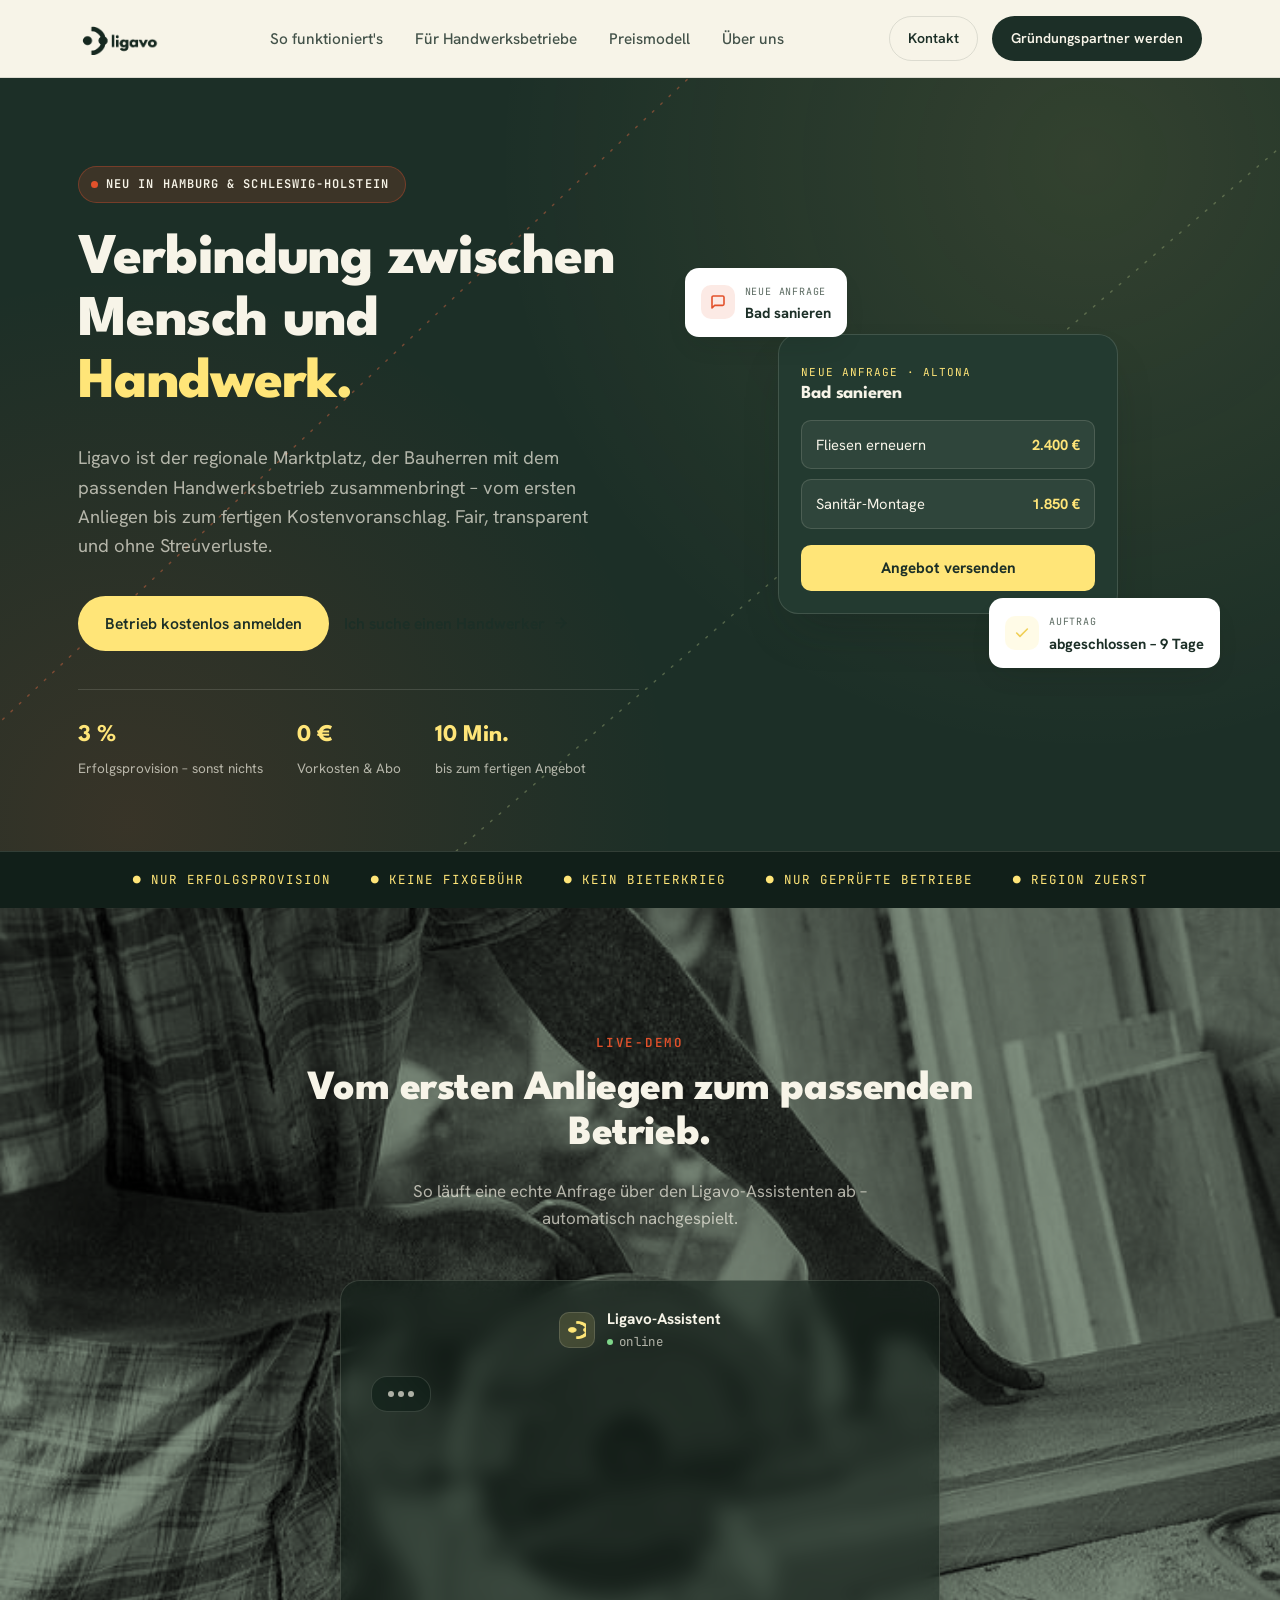
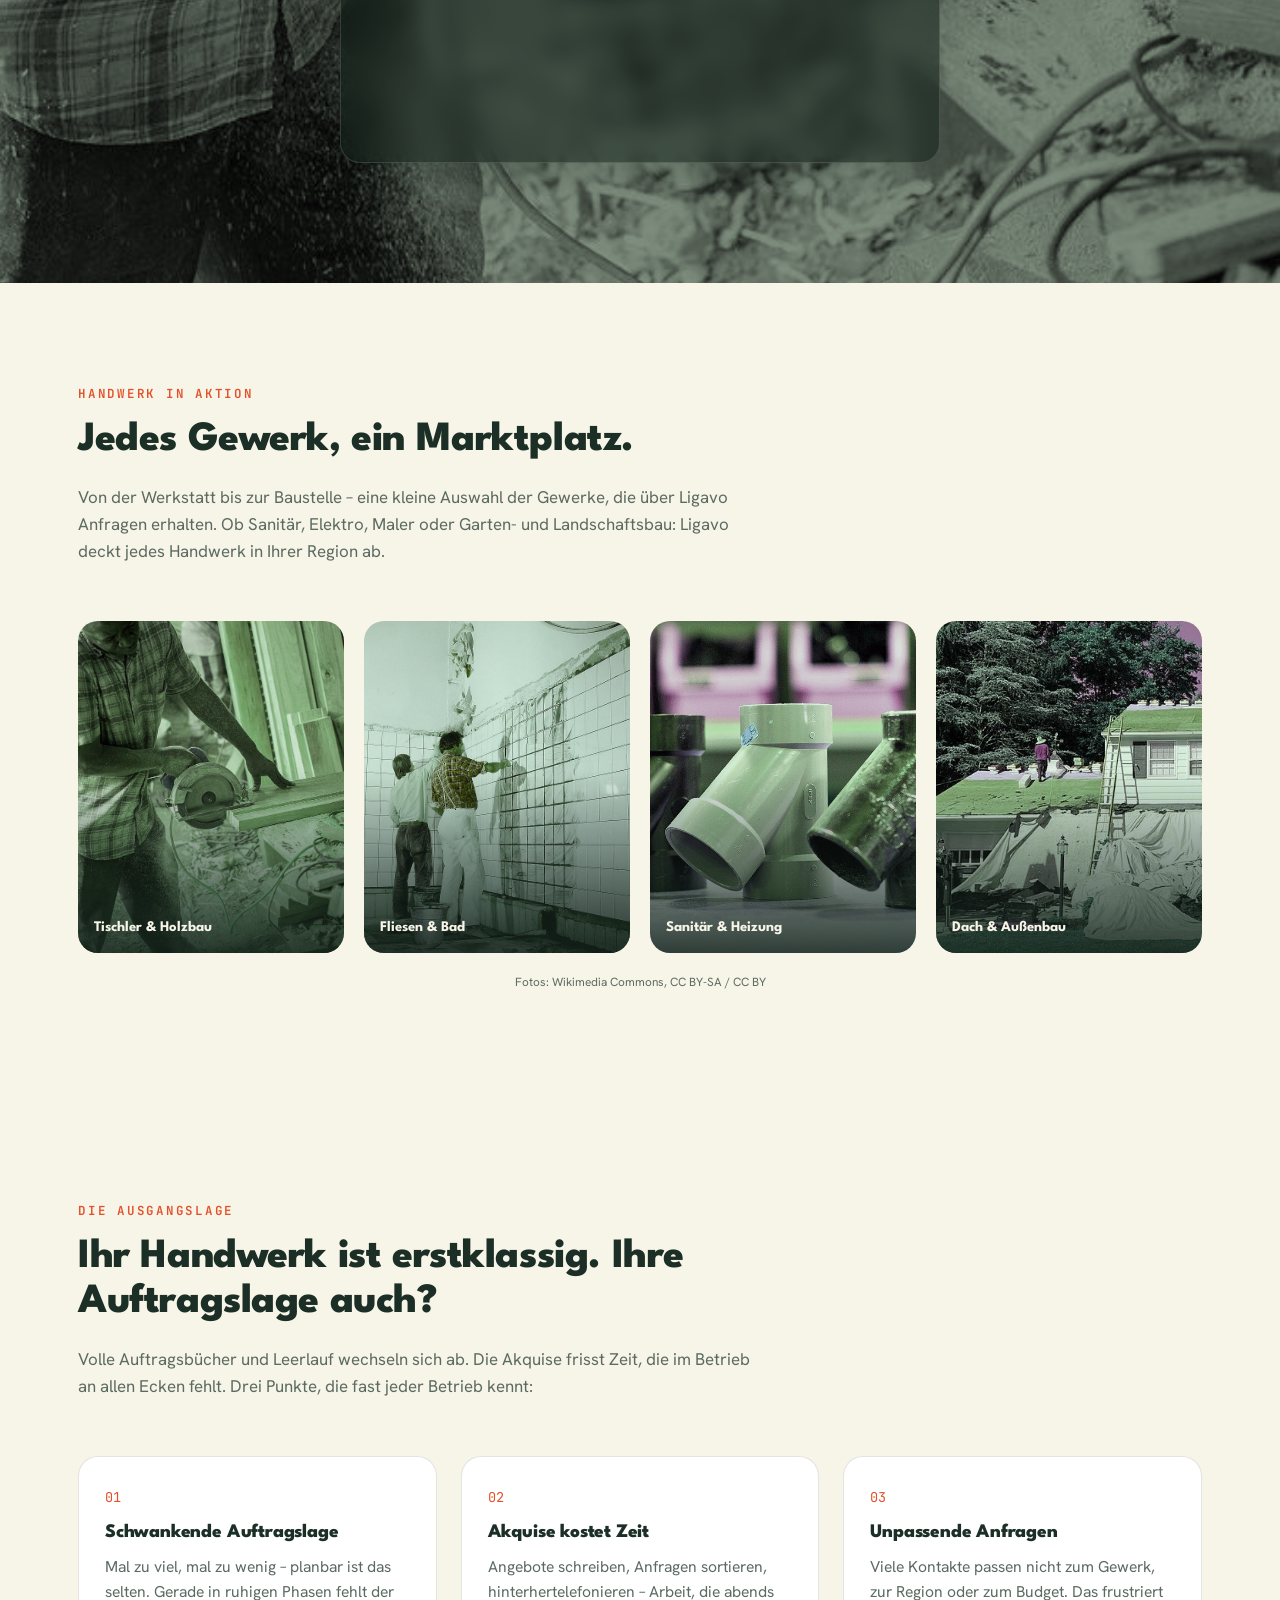
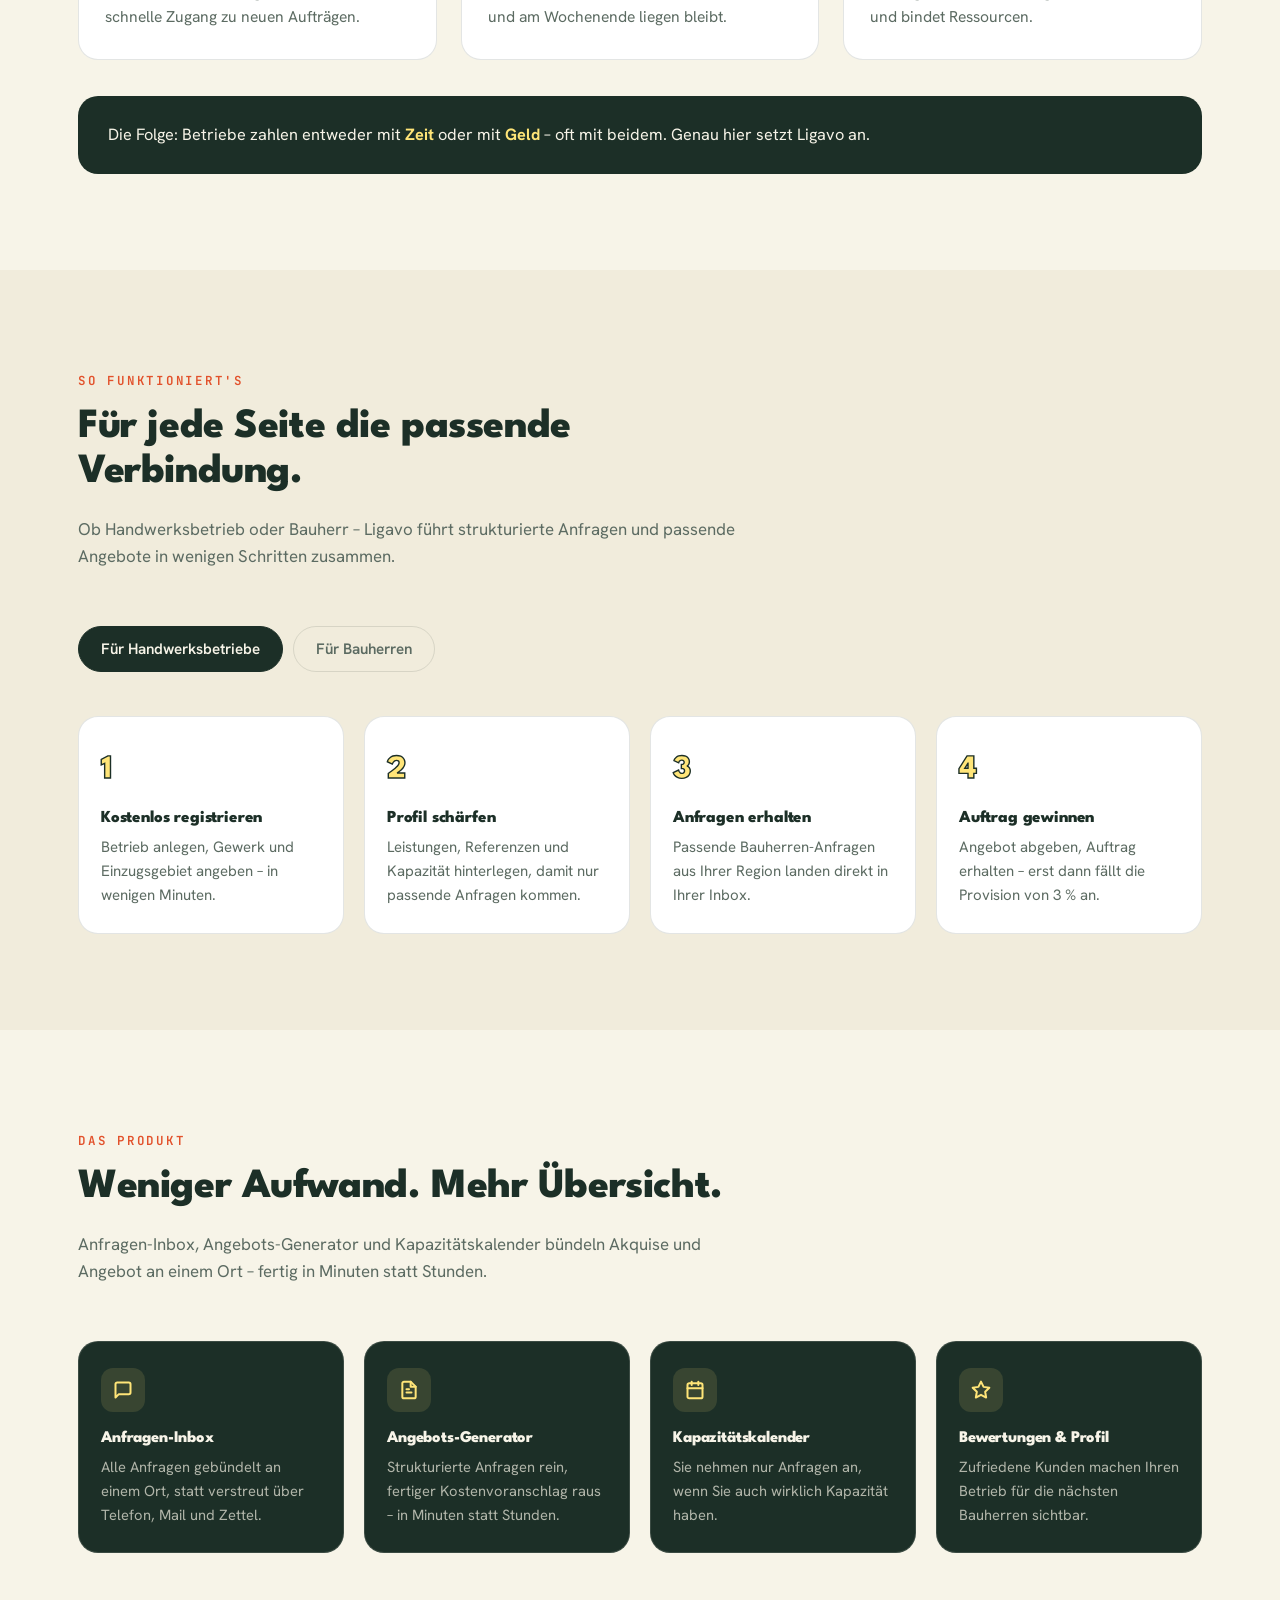
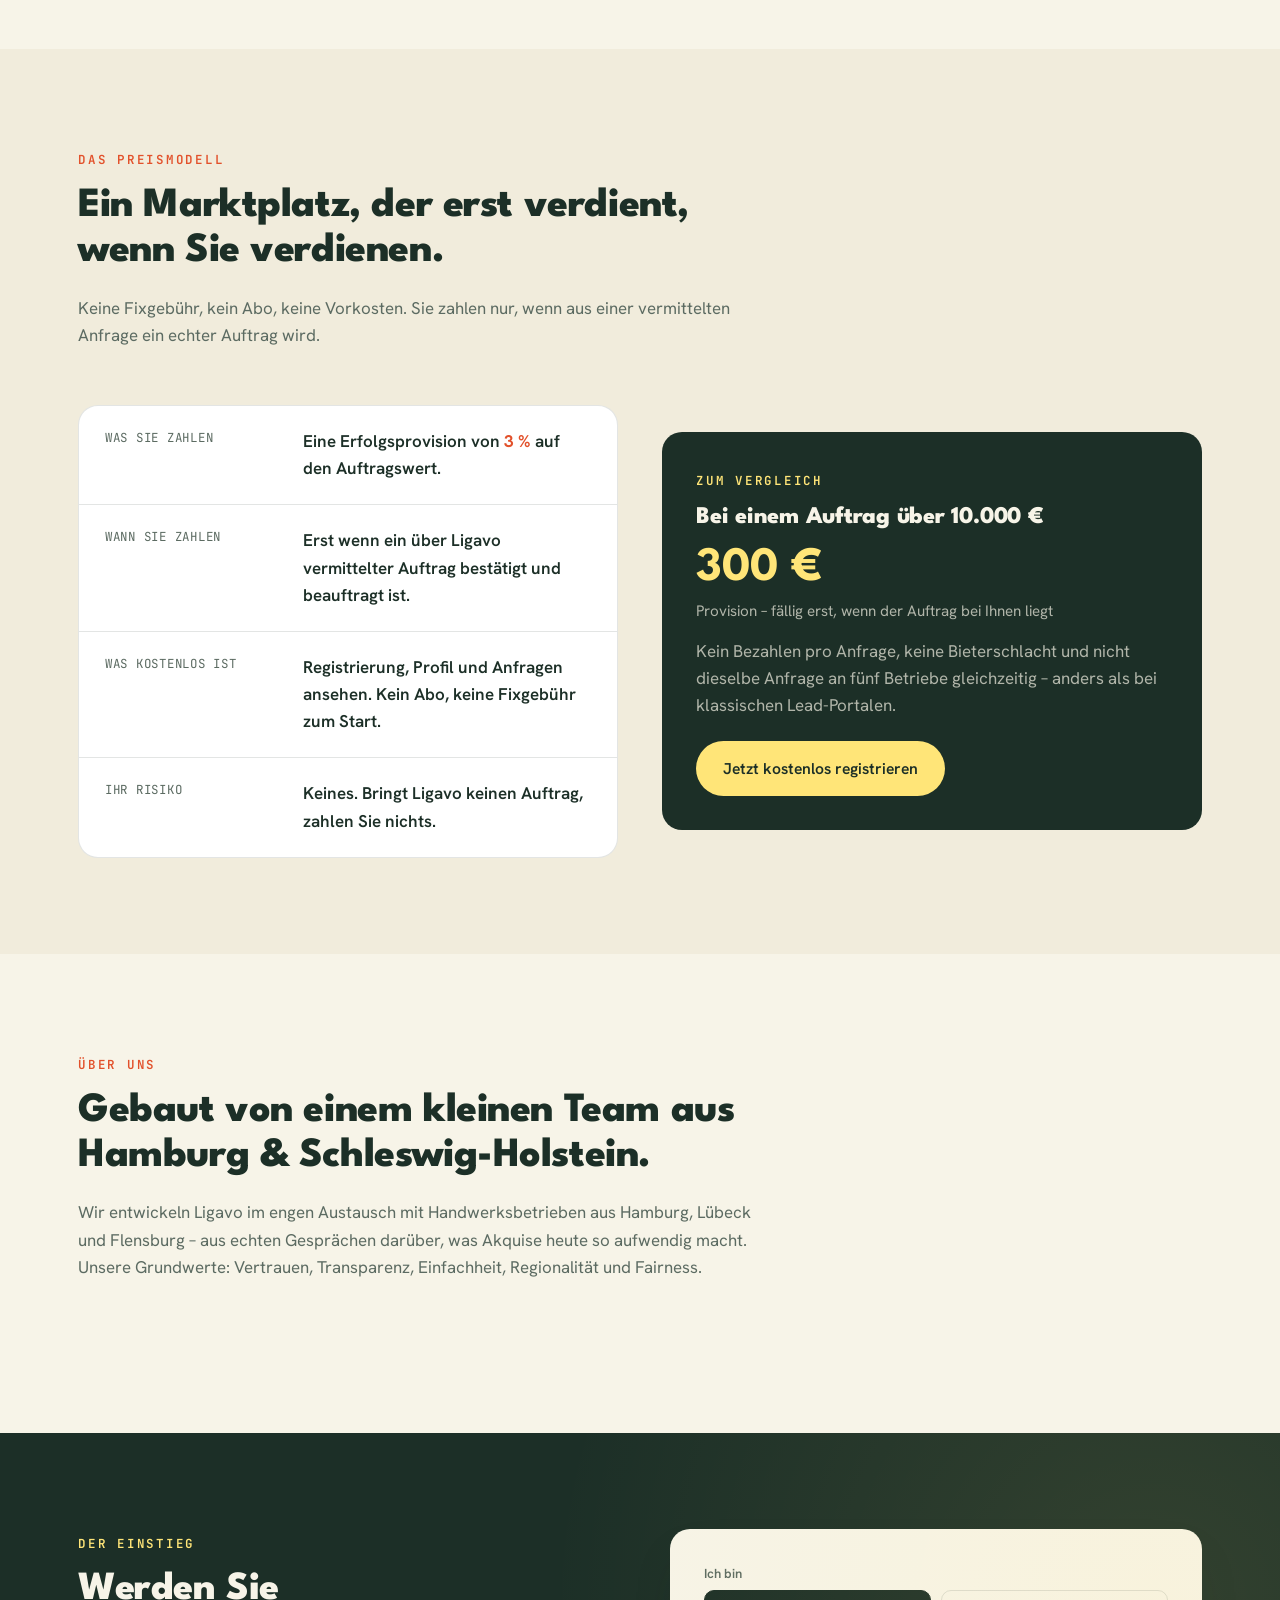
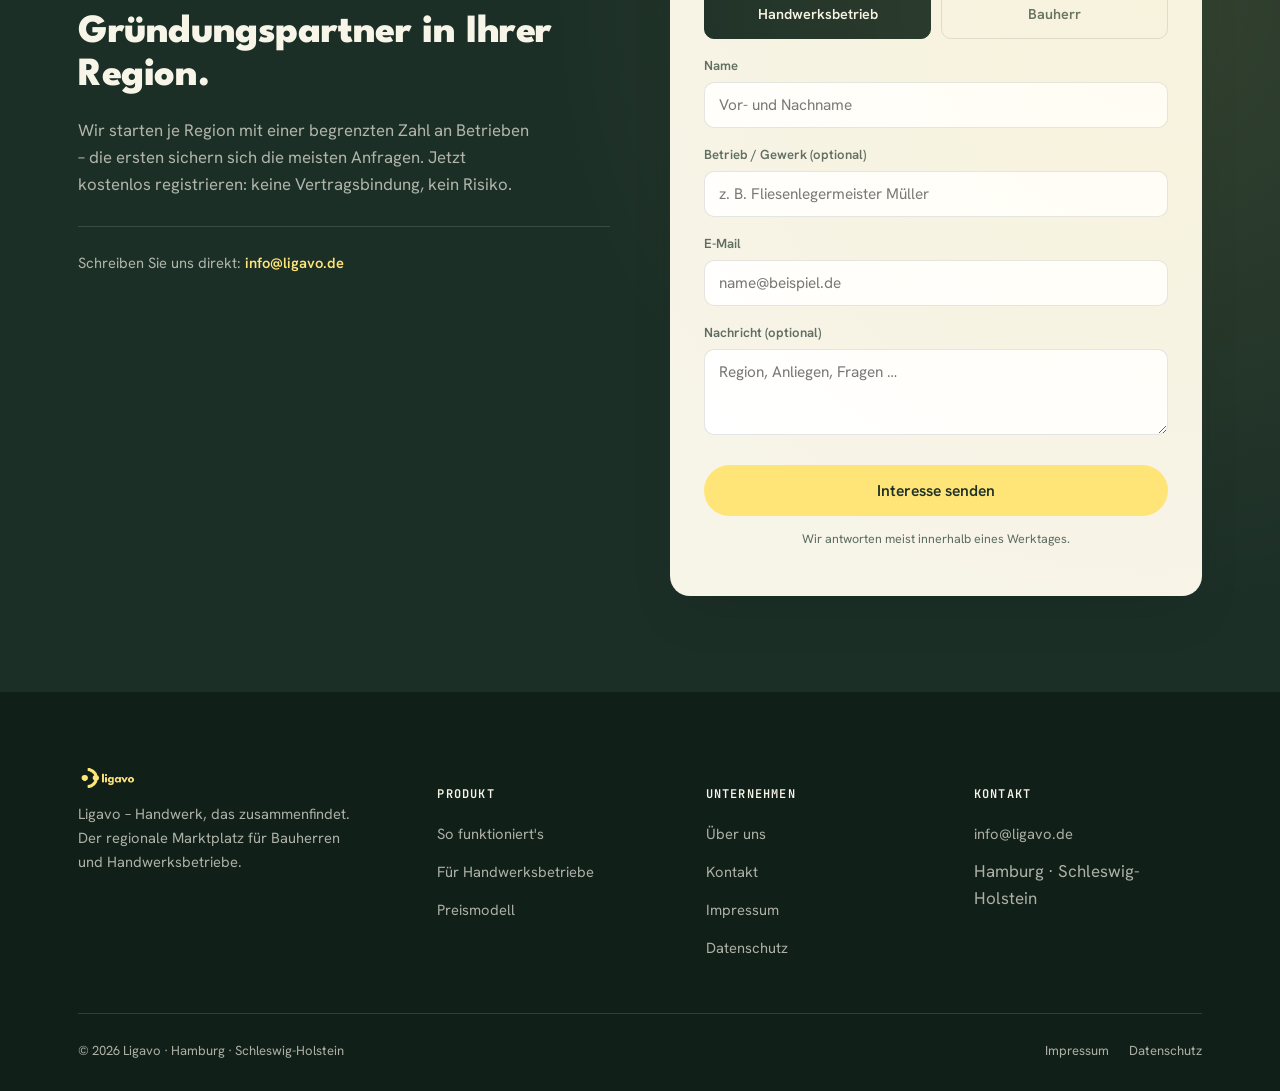
==== commit 0170131d: "Hide Gewerk field for Bauherren, use logo as assistant icon, trim CTA copy" ====
--- a/index.html
+++ b/index.html
@@ -116,7 +116,7 @@
     <div class="demo-chat-wrap reveal">
       <div class="demo-chat-head">
         <div class="demo-chat-avatar">
-          <svg width="15" height="15" viewBox="0 0 24 24" fill="none" stroke="currentColor" stroke-width="2.6" stroke-linecap="round" stroke-linejoin="round"><circle cx="12" cy="12" r="3.2"/><path d="M12 3.2v2.1M12 18.7v2.1M4.9 4.9l1.5 1.5M17.6 17.6l1.5 1.5M3.2 12h2.1M18.7 12h2.1M4.9 19.1l1.5-1.5M17.6 6.4l1.5-1.5"/></svg>
+          <img src="assets/icon-yellow.png" alt="" width="18" height="18">
         </div>
         <div>
           <b>Ligavo-Assistent</b>
@@ -351,7 +351,7 @@
     <div class="cta-copy reveal">
       <span class="eyebrow">Der Einstieg</span>
       <h2>Werden Sie Gründungspartner in Ihrer Region.</h2>
-      <p>Wir starten je Region mit einer begrenzten Zahl an Betrieben – die ersten sichern sich die meisten Anfragen. Jetzt kostenlos registrieren: keine Vertragsbindung, jederzeit kündbar, kein Risiko.</p>
+      <p>Wir starten je Region mit einer begrenzten Zahl an Betrieben – die ersten sichern sich die meisten Anfragen. Jetzt kostenlos registrieren: keine Vertragsbindung, kein Risiko.</p>
       <div id="bauherren" class="contact-line">
         Schreiben Sie uns direkt: <a href="mailto:info@ligavo.de">info@ligavo.de</a>
       </div>
@@ -372,7 +372,7 @@
         <label for="fName">Name</label>
         <input type="text" id="fName" name="name" required placeholder="Vor- und Nachname">
       </div>
-      <div class="field">
+      <div class="field" id="fCompanyField">
         <label for="fCompany">Betrieb / Gewerk (optional)</label>
         <input type="text" id="fCompany" name="company" placeholder="z. B. Fliesenlegermeister Müller">
       </div>
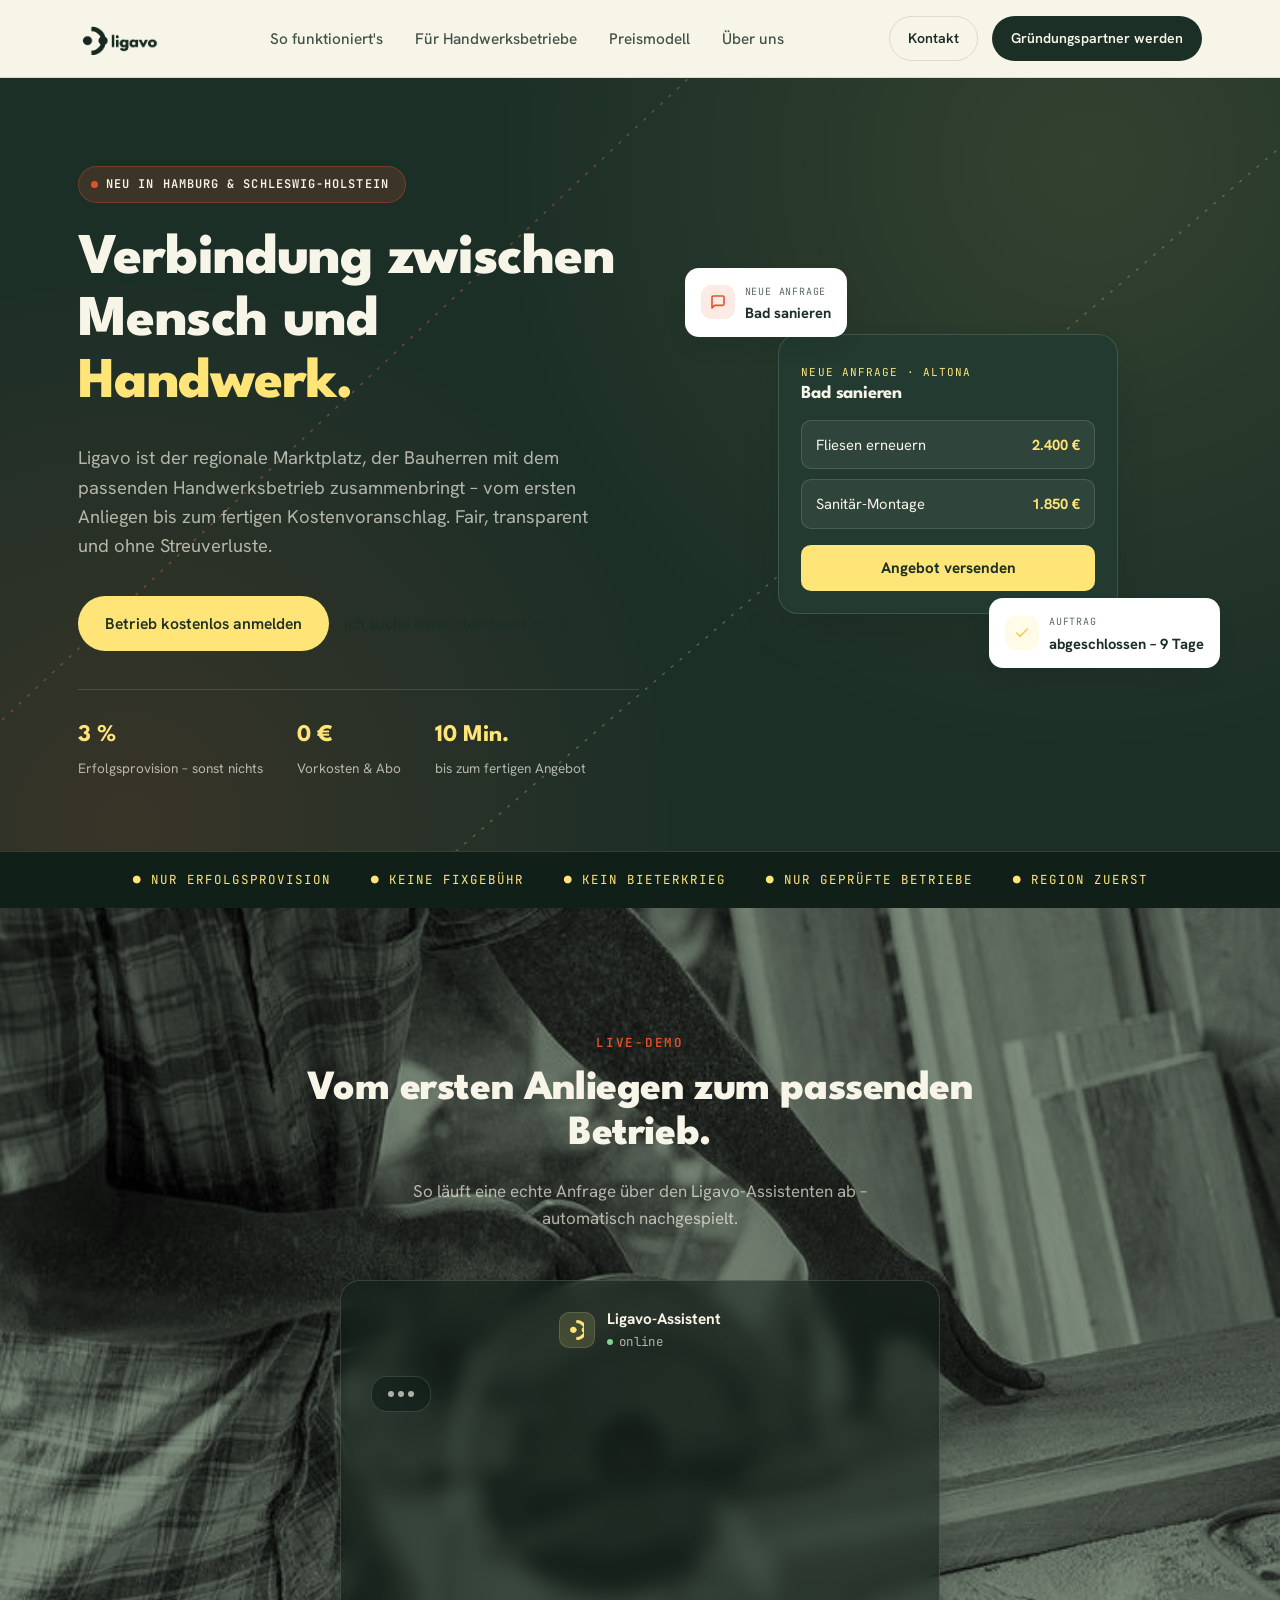
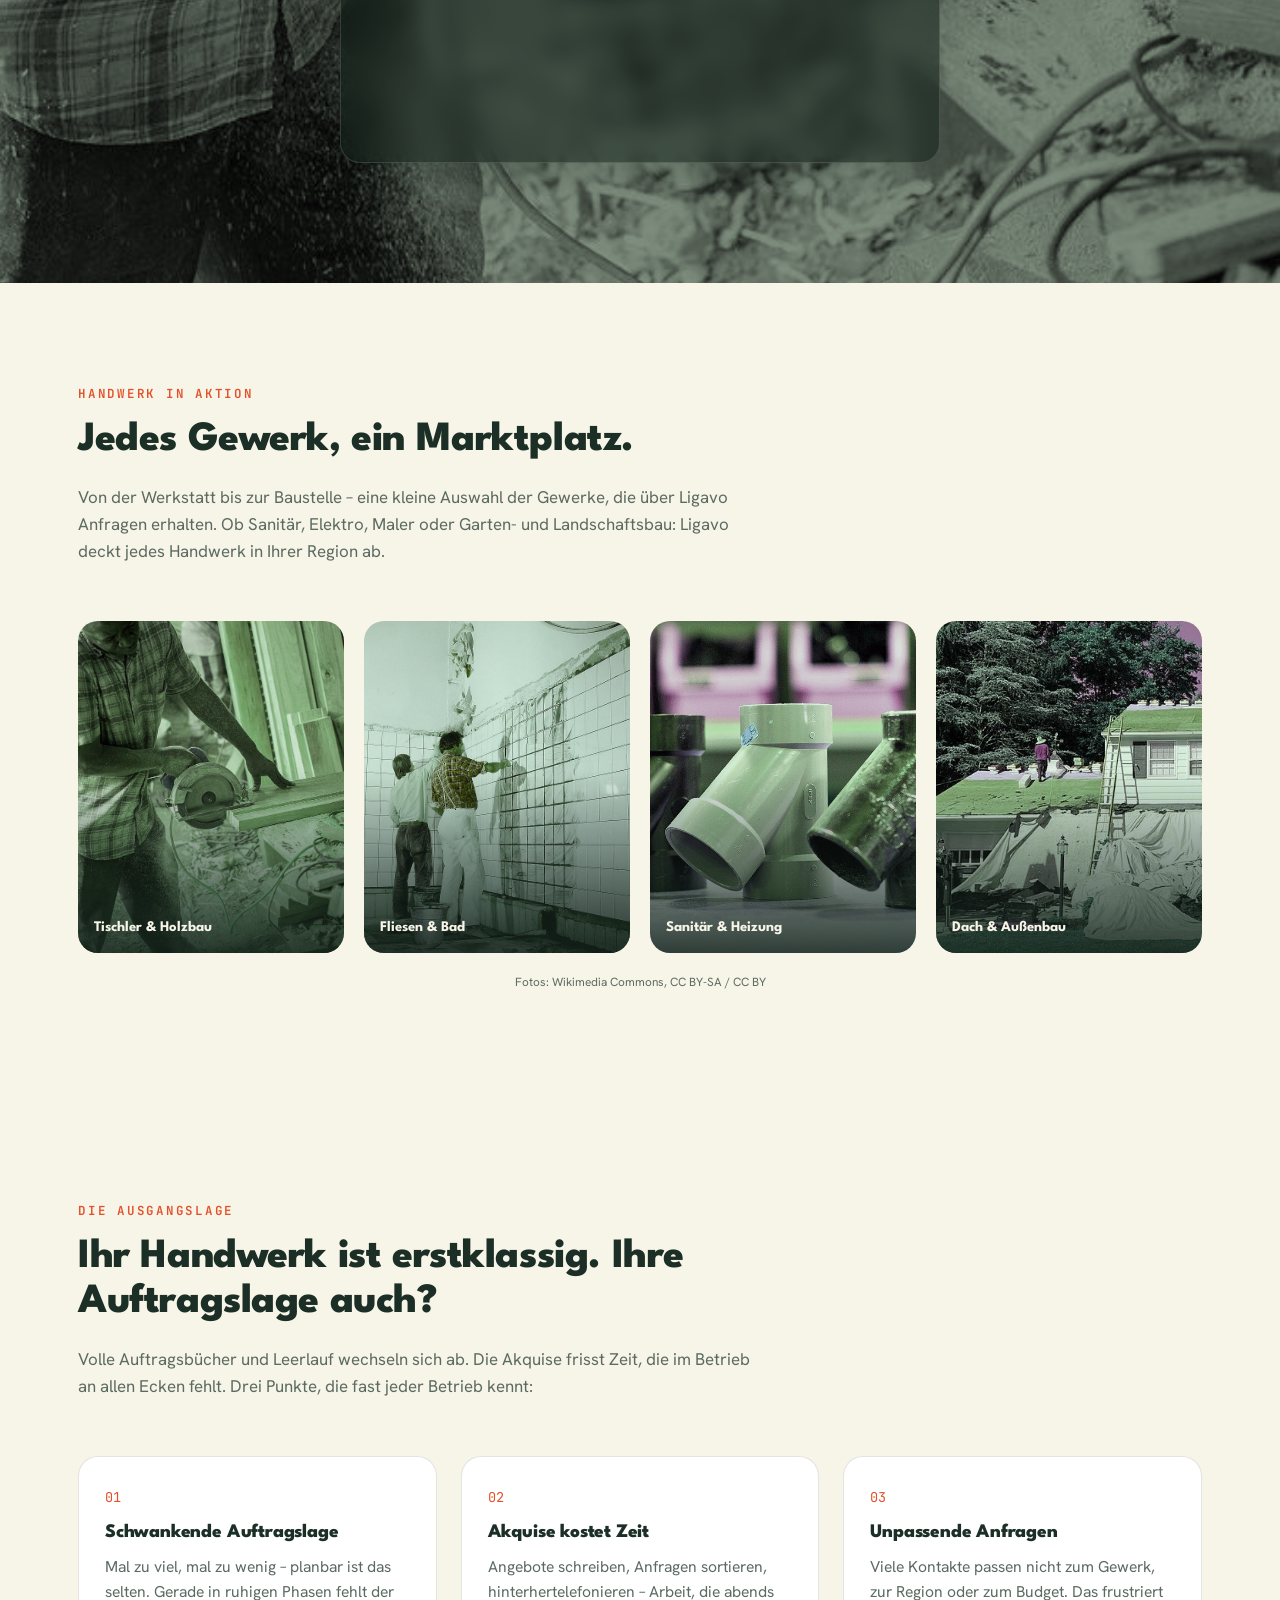
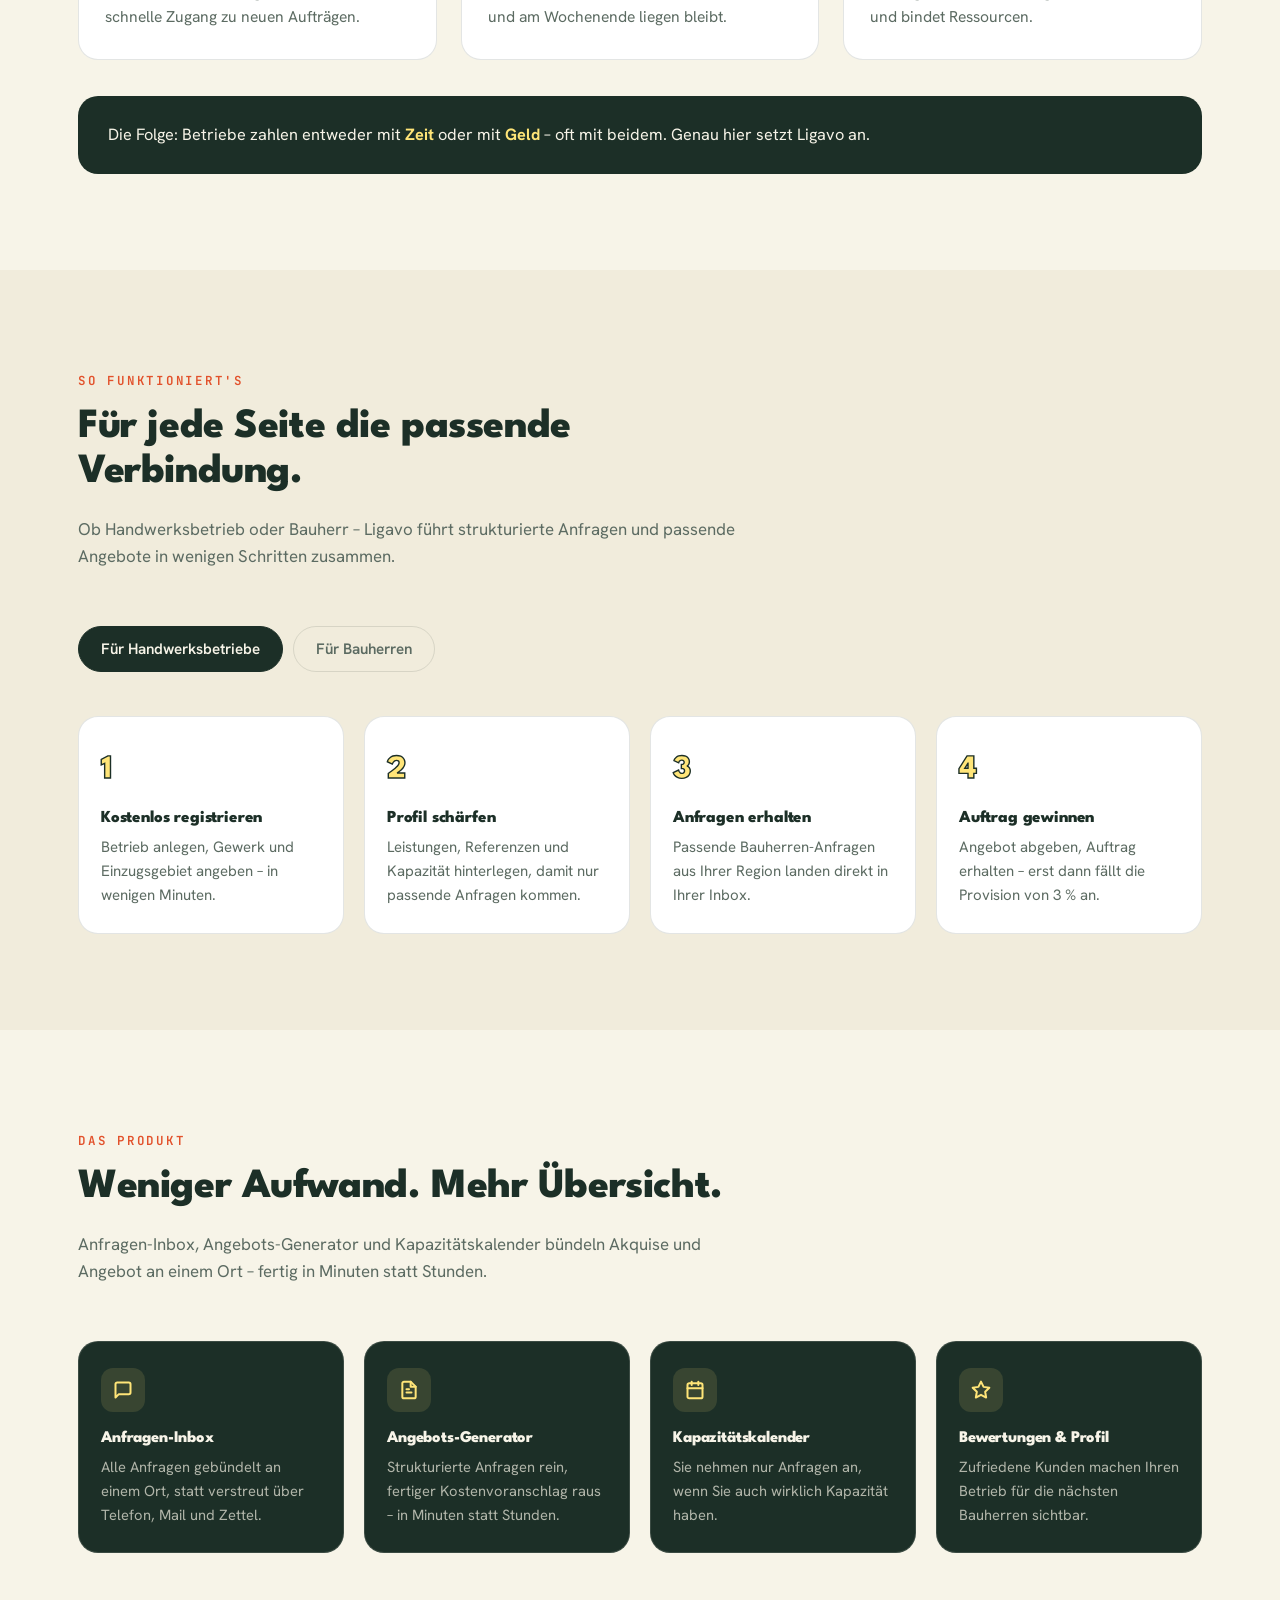
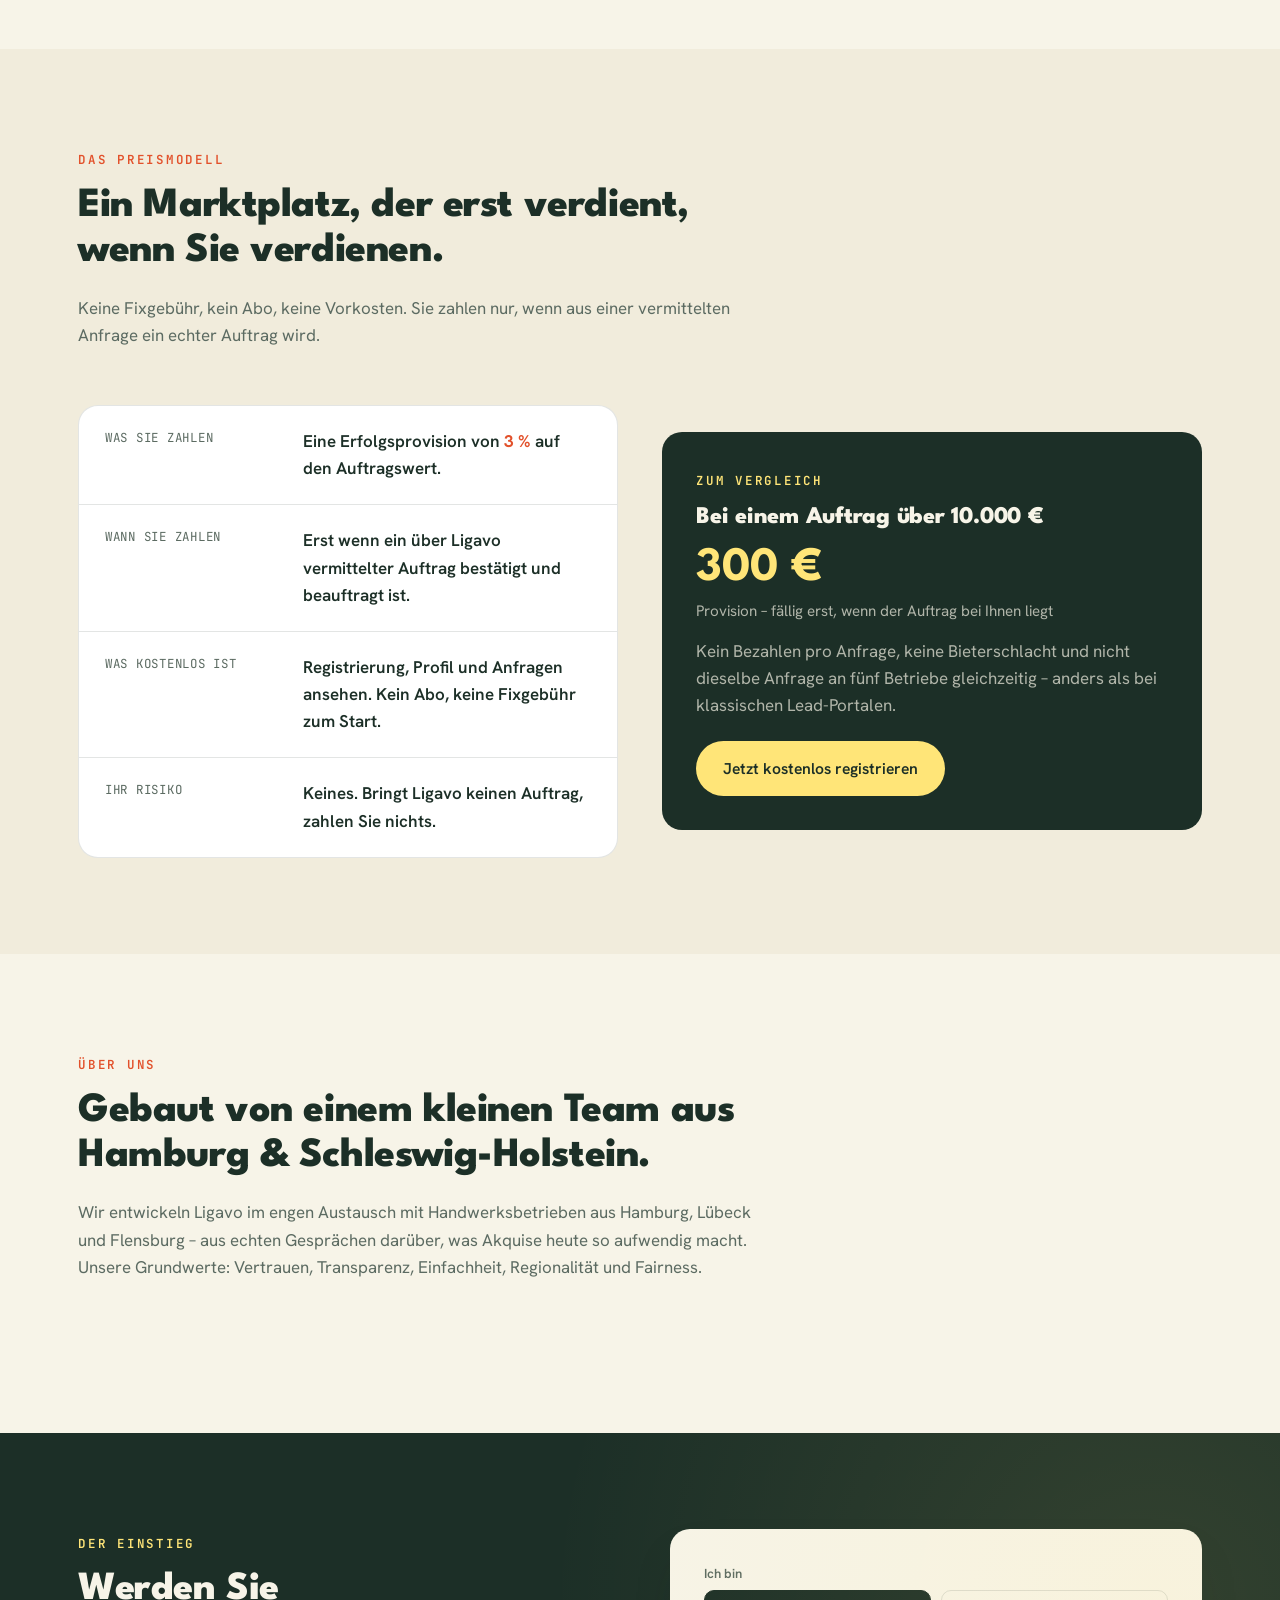
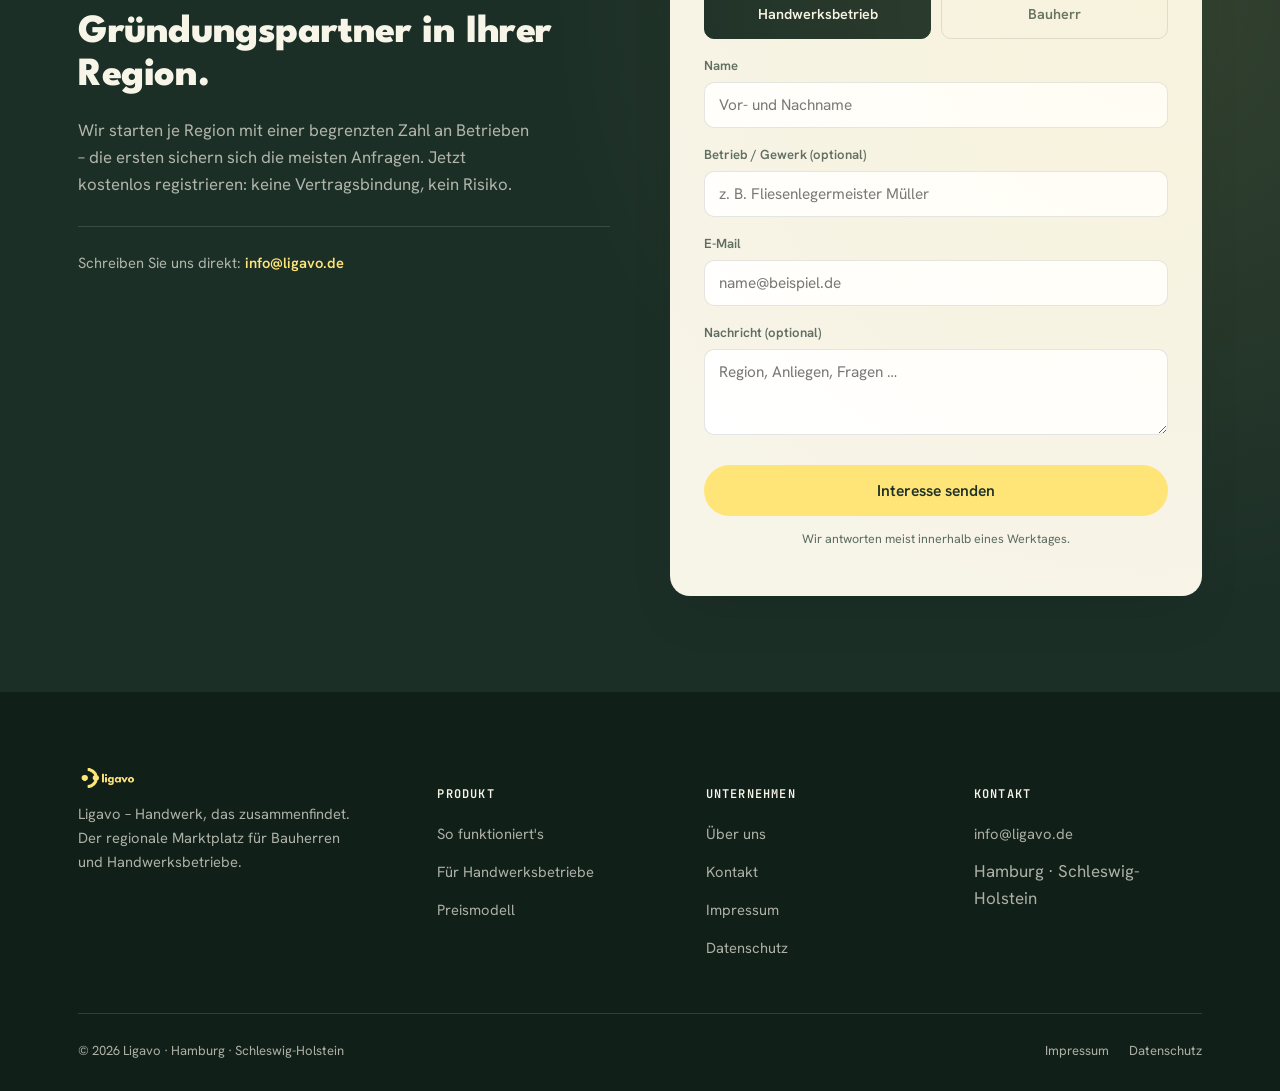
==== commit fdb8de90: "Fix cropped assistant icon by preserving aspect ratio" ====
--- a/index.html
+++ b/index.html
@@ -116,7 +116,7 @@
     <div class="demo-chat-wrap reveal">
       <div class="demo-chat-head">
         <div class="demo-chat-avatar">
-          <img src="assets/icon-yellow.png" alt="" width="18" height="18">
+          <img src="assets/icon-yellow.png" alt="" style="height:20px;width:auto;">
         </div>
         <div>
           <b>Ligavo-Assistent</b>
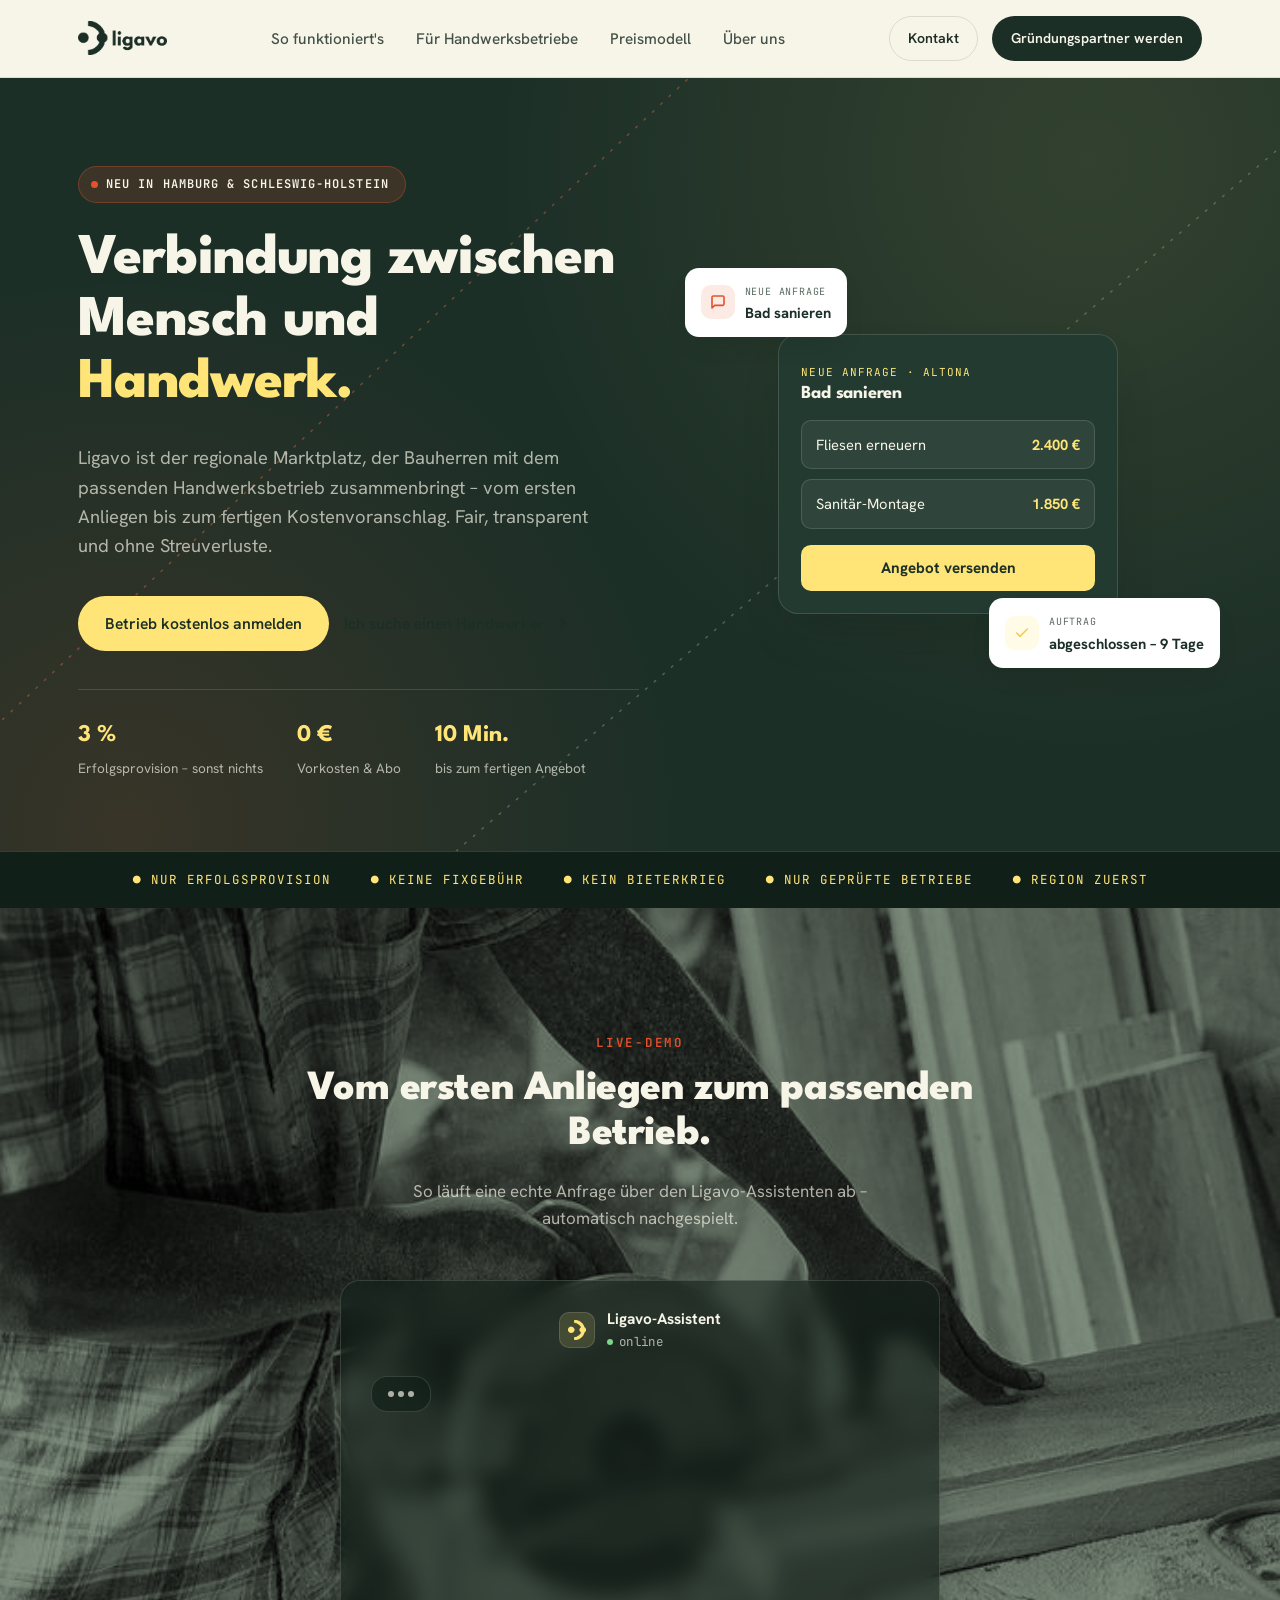
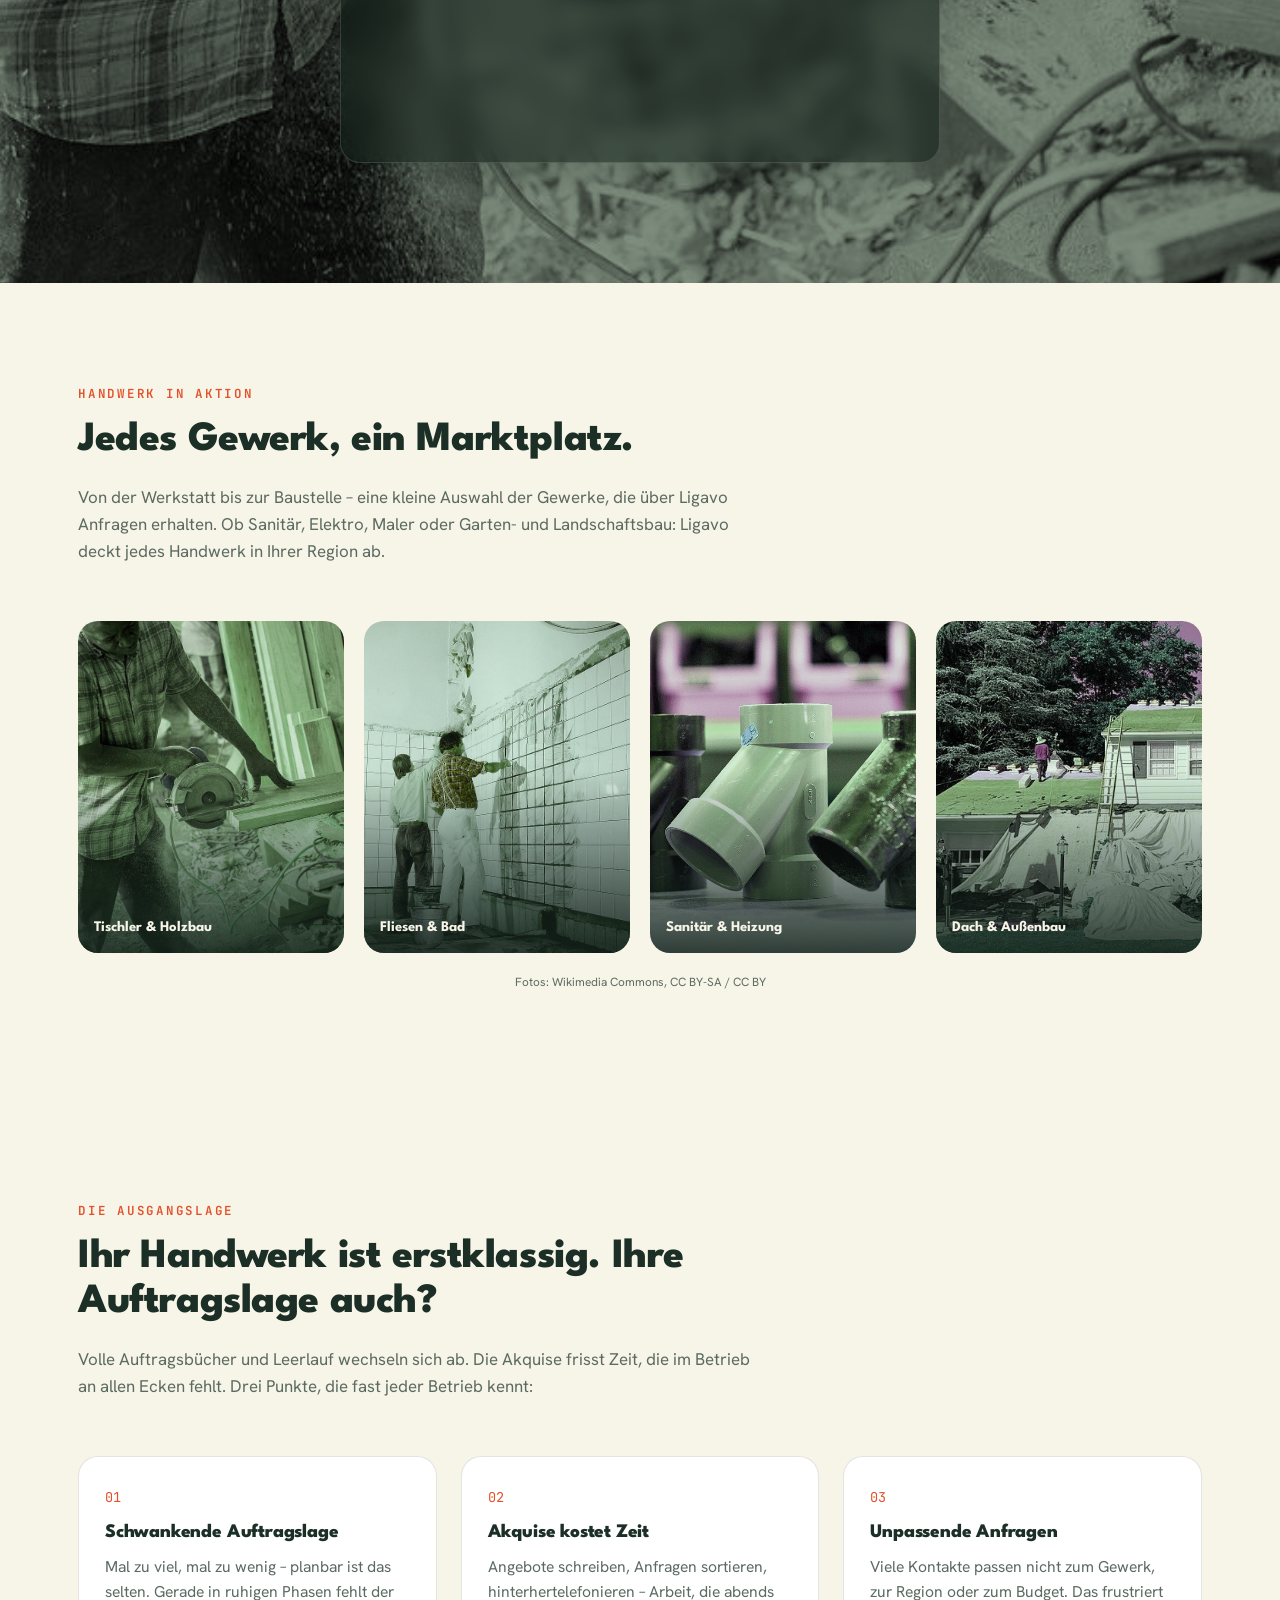
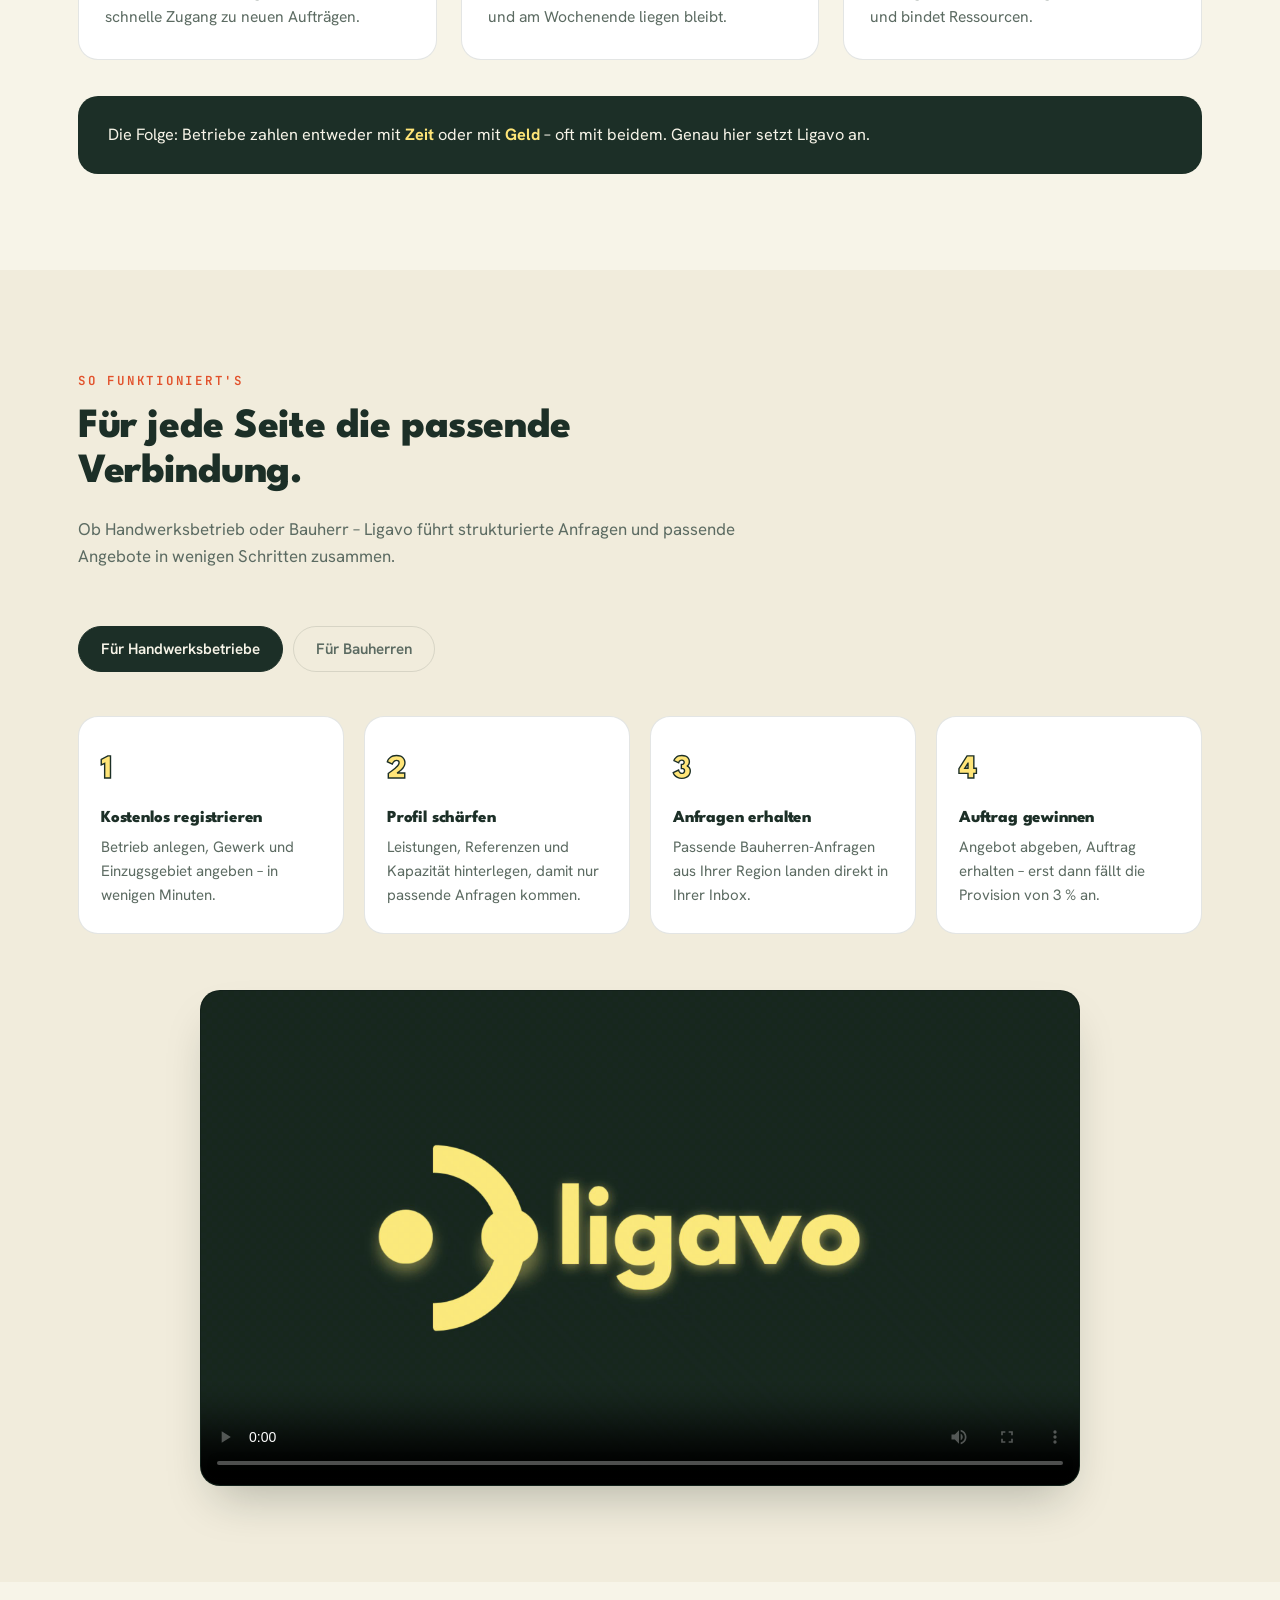
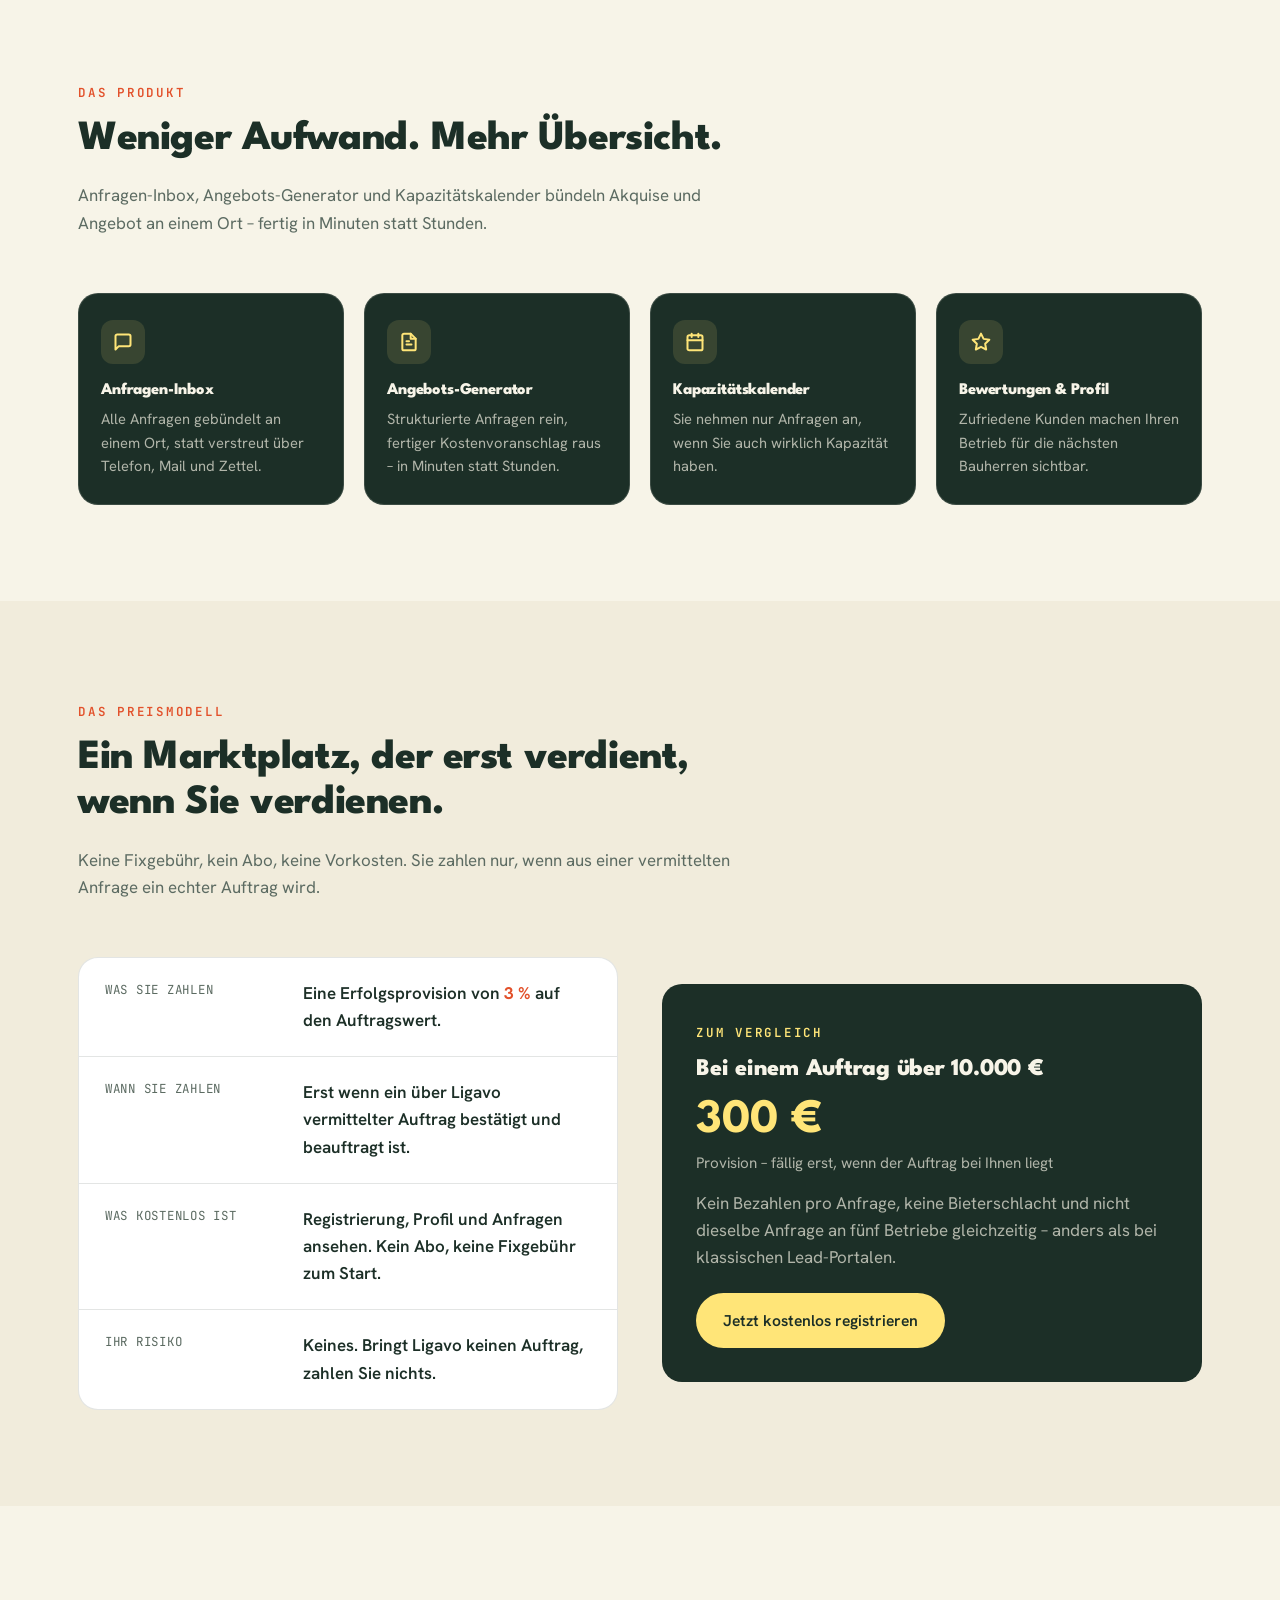
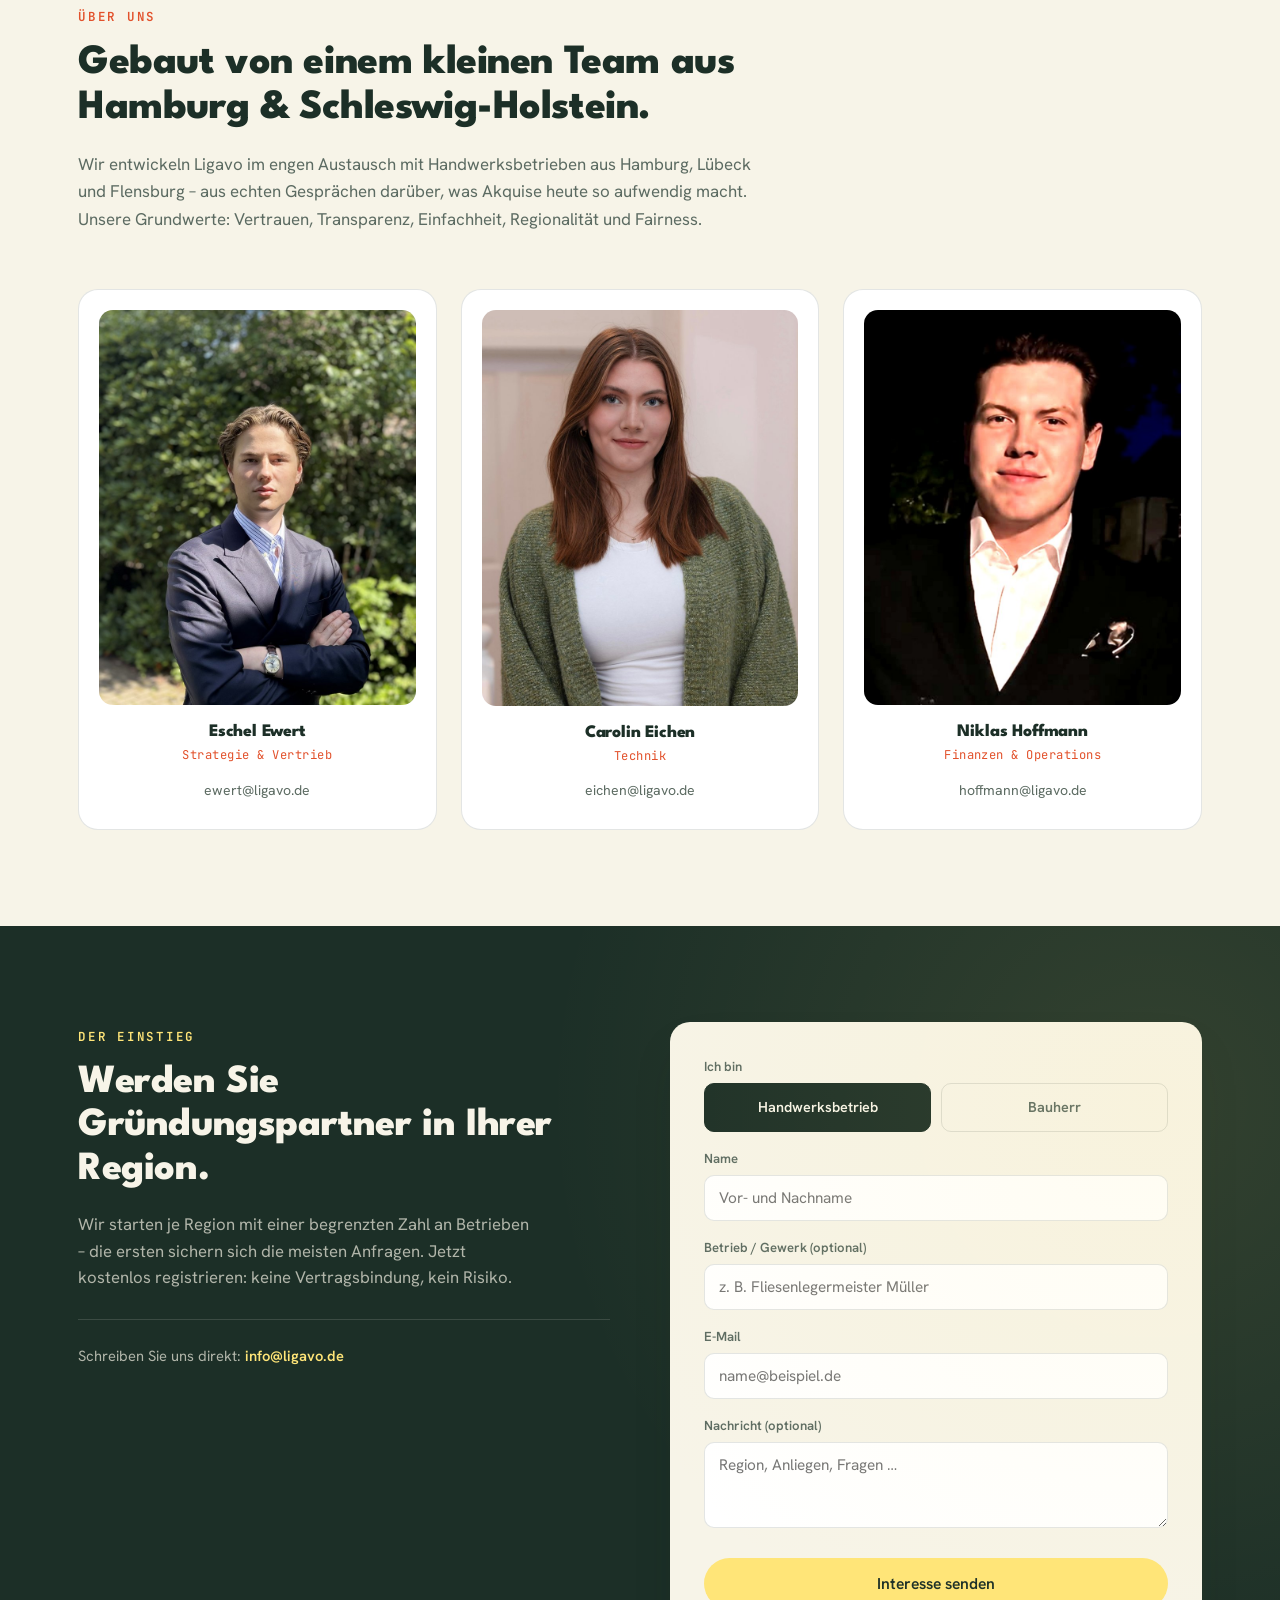
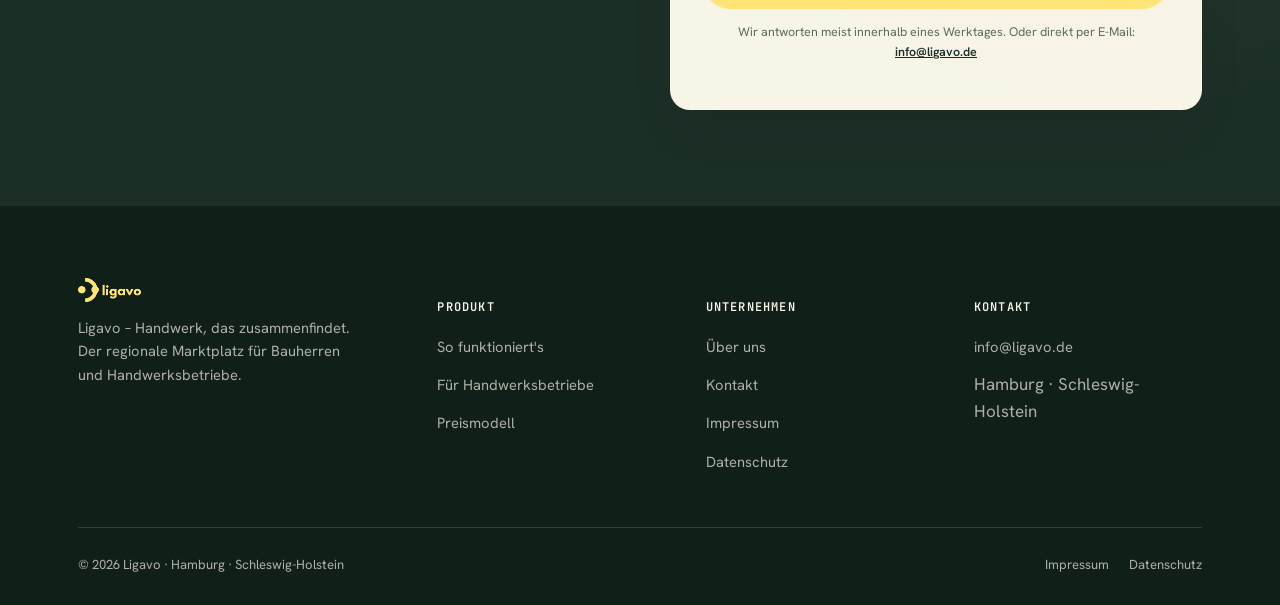
==== commit 0ab5b50a: "Add explainer video, team section with roles, mailto fallback in form" ====
--- a/index.html
+++ b/index.html
@@ -6,9 +6,9 @@
 <title>Ligavo – Verbindung zwischen Mensch und Handwerk</title>
 <meta name="description" content="Ligavo ist der regionale Marktplatz, der Bauherren mit dem passenden Handwerksbetrieb zusammenbringt. Faire Erfolgsprovision, keine Vorkosten, kein Abo. Jetzt in Hamburg &amp; Schleswig-Holstein.">
 
-<link rel="icon" type="image/png" sizes="32x32" href="assets/favicon-32.png">
-<link rel="icon" type="image/png" sizes="16x16" href="assets/favicon-16.png">
-<link rel="apple-touch-icon" href="assets/apple-touch-icon.png">
+<link rel="icon" type="image/png" sizes="32x32" href="assets/favicon-32.png?v=3">
+<link rel="icon" type="image/png" sizes="16x16" href="assets/favicon-16.png?v=3">
+<link rel="apple-touch-icon" href="assets/apple-touch-icon.png?v=3">
 
 <link rel="preconnect" href="https://fonts.googleapis.com">
 <link rel="preconnect" href="https://fonts.gstatic.com" crossorigin>
@@ -249,6 +249,13 @@
         </div>
       </div>
     </div>
+
+    <div class="video-wrap reveal">
+      <video controls preload="metadata" playsinline poster="assets/video/poster.jpg">
+        <source src="assets/video/ligavo-erklaervideo.mp4" type="video/mp4">
+        Ihr Browser unterstützt dieses Video-Format leider nicht.
+      </video>
+    </div>
   </div>
 </section>
 
@@ -341,6 +348,27 @@
       <span class="eyebrow">Über uns</span>
       <h2>Gebaut von einem kleinen Team aus Hamburg &amp; Schleswig-Holstein.</h2>
       <p>Wir entwickeln Ligavo im engen Austausch mit Handwerksbetrieben aus Hamburg, Lübeck und Flensburg – aus echten Gesprächen darüber, was Akquise heute so aufwendig macht. Unsere Grundwerte: Vertrauen, Transparenz, Einfachheit, Regionalität und Fairness.</p>
+    </div>
+
+    <div class="team-grid">
+      <div class="team-card reveal">
+        <img src="assets/team/ewert.jpg" alt="Eschel Ewert">
+        <h4>Eschel Ewert</h4>
+        <span class="team-role">Strategie &amp; Vertrieb</span>
+        <a href="mailto:ewert@ligavo.de">ewert@ligavo.de</a>
+      </div>
+      <div class="team-card reveal">
+        <img src="assets/team/eichen.jpg" alt="Carolin Eichen">
+        <h4>Carolin Eichen</h4>
+        <span class="team-role">Technik</span>
+        <a href="mailto:eichen@ligavo.de">eichen@ligavo.de</a>
+      </div>
+      <div class="team-card reveal">
+        <img src="assets/team/hoffmann.jpg" alt="Niklas Hoffmann">
+        <h4>Niklas Hoffmann</h4>
+        <span class="team-role">Finanzen &amp; Operations</span>
+        <a href="mailto:hoffmann@ligavo.de">hoffmann@ligavo.de</a>
+      </div>
     </div>
   </div>
 </section>
@@ -385,7 +413,7 @@
         <textarea id="fMessage" name="message" rows="3" placeholder="Region, Anliegen, Fragen …"></textarea>
       </div>
       <button type="submit" class="btn btn-primary">Interesse senden</button>
-      <p class="form-note">Wir antworten meist innerhalb eines Werktages.</p>
+      <p class="form-note">Wir antworten meist innerhalb eines Werktages. Oder direkt per E-Mail: <a href="mailto:info@ligavo.de">info@ligavo.de</a></p>
     </form>
   </div>
 </section>
--- a/styles.css
+++ b/styles.css
@@ -361,6 +361,7 @@
 .role-toggle input:checked + label{background:var(--green-900);color:var(--cream);border-color:var(--green-900);}
 .signup-form .btn{width:100%;margin-top:6px;}
 .form-note{font-size:.78rem;color:var(--ink-muted);margin-top:14px;text-align:center;}
+.form-note a{color:var(--ink);font-weight:600;text-decoration:underline;}
 .form-success{
   display:none;background:var(--terracotta-soft);color:var(--terracotta);
   border-radius:var(--radius-sm);padding:12px 14px;font-size:.88rem;margin-bottom:14px;font-weight:600;
@@ -428,6 +429,7 @@
   .hero-ctas .btn{width:100%;}
   .hero-stats{gap:22px;}
   .photo-grid{grid-template-columns:1fr 1fr;gap:12px;}
+  .team-grid{grid-template-columns:1fr;}
   .demo-section{padding:90px 0;}
   .hero-visual{height:460px;}
   .hv-main{width:calc(100% - 16px);}
@@ -510,6 +512,38 @@
 }
 .photo-credits{font-size:.74rem;color:var(--ink-muted);margin-top:20px;text-align:center;}
 
+/* ==========================================================================
+   Explainer video
+   ========================================================================== */
+.video-wrap{
+  max-width:880px;margin:56px auto 0;border-radius:var(--radius-lg);overflow:hidden;
+  box-shadow:var(--shadow-lg);border:1px solid var(--border);background:var(--green-950);
+}
+.video-wrap video{display:block;width:100%;height:auto;aspect-ratio:16/9;background:var(--green-950);}
+
+/* ==========================================================================
+   Team
+   ========================================================================== */
+.team-grid{display:grid;grid-template-columns:repeat(3,1fr);gap:24px;margin-top:48px;}
+.team-card{
+  background:var(--cream-card);border:1px solid var(--border);border-radius:var(--radius-lg);
+  padding:20px 20px 26px;text-align:center;
+  transition:transform .2s ease, box-shadow .2s ease;
+}
+.team-card:hover{transform:translateY(-3px);box-shadow:var(--shadow-md);}
+.team-card img{
+  width:100%;aspect-ratio:4/5;object-fit:cover;border-radius:var(--radius-md);margin-bottom:18px;
+}
+.team-card h4{font-size:1.1rem;margin-bottom:4px;}
+.team-card .team-role{
+  display:block;font-family:var(--font-mono);font-size:.76rem;letter-spacing:.04em;
+  color:var(--terracotta);margin-bottom:10px;
+}
+.team-card a{
+  font-size:.88rem;color:var(--ink-muted);text-decoration:none;
+}
+.team-card a:hover{color:var(--ink);text-decoration:underline;}
+
 .demo-msg{display:flex;max-width:82%;animation:demoIn .35s ease both;}
 .demo-msg.bot{align-self:flex-start;}
 .demo-msg.user{align-self:flex-end;}
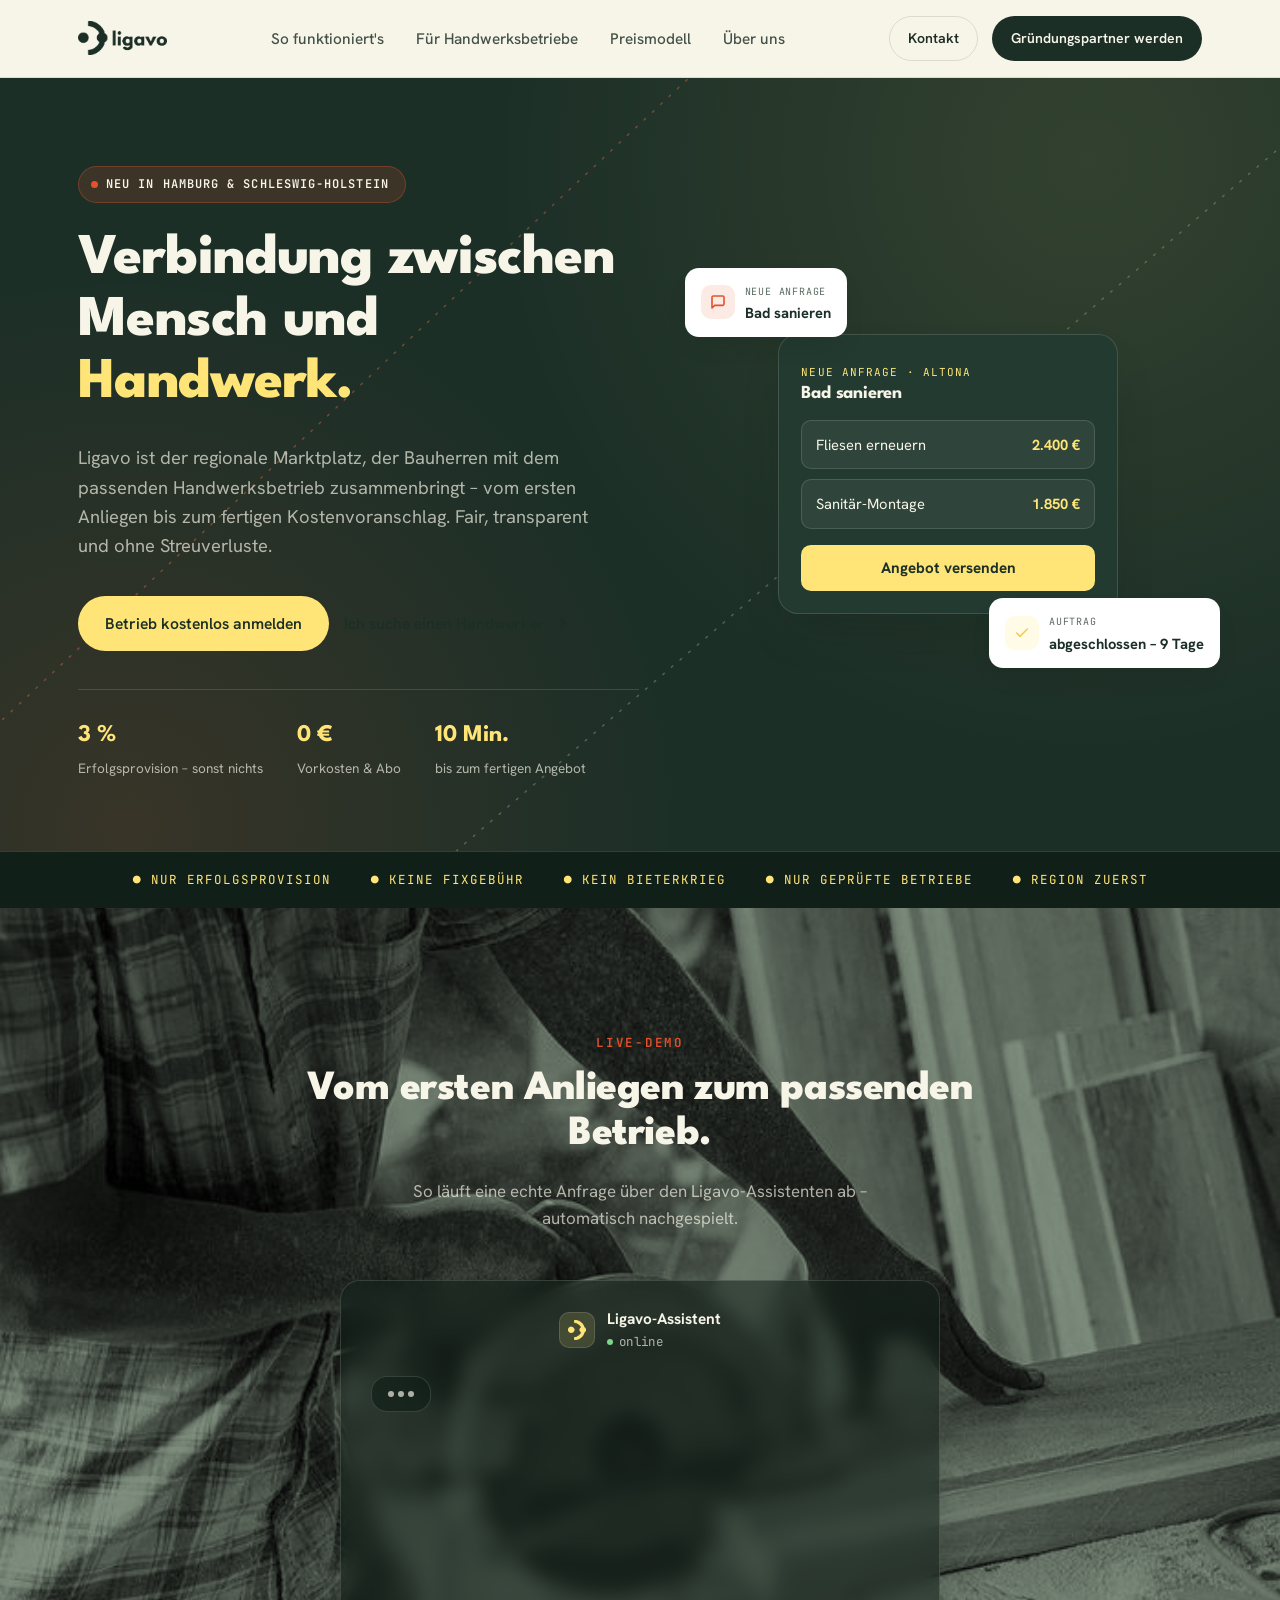
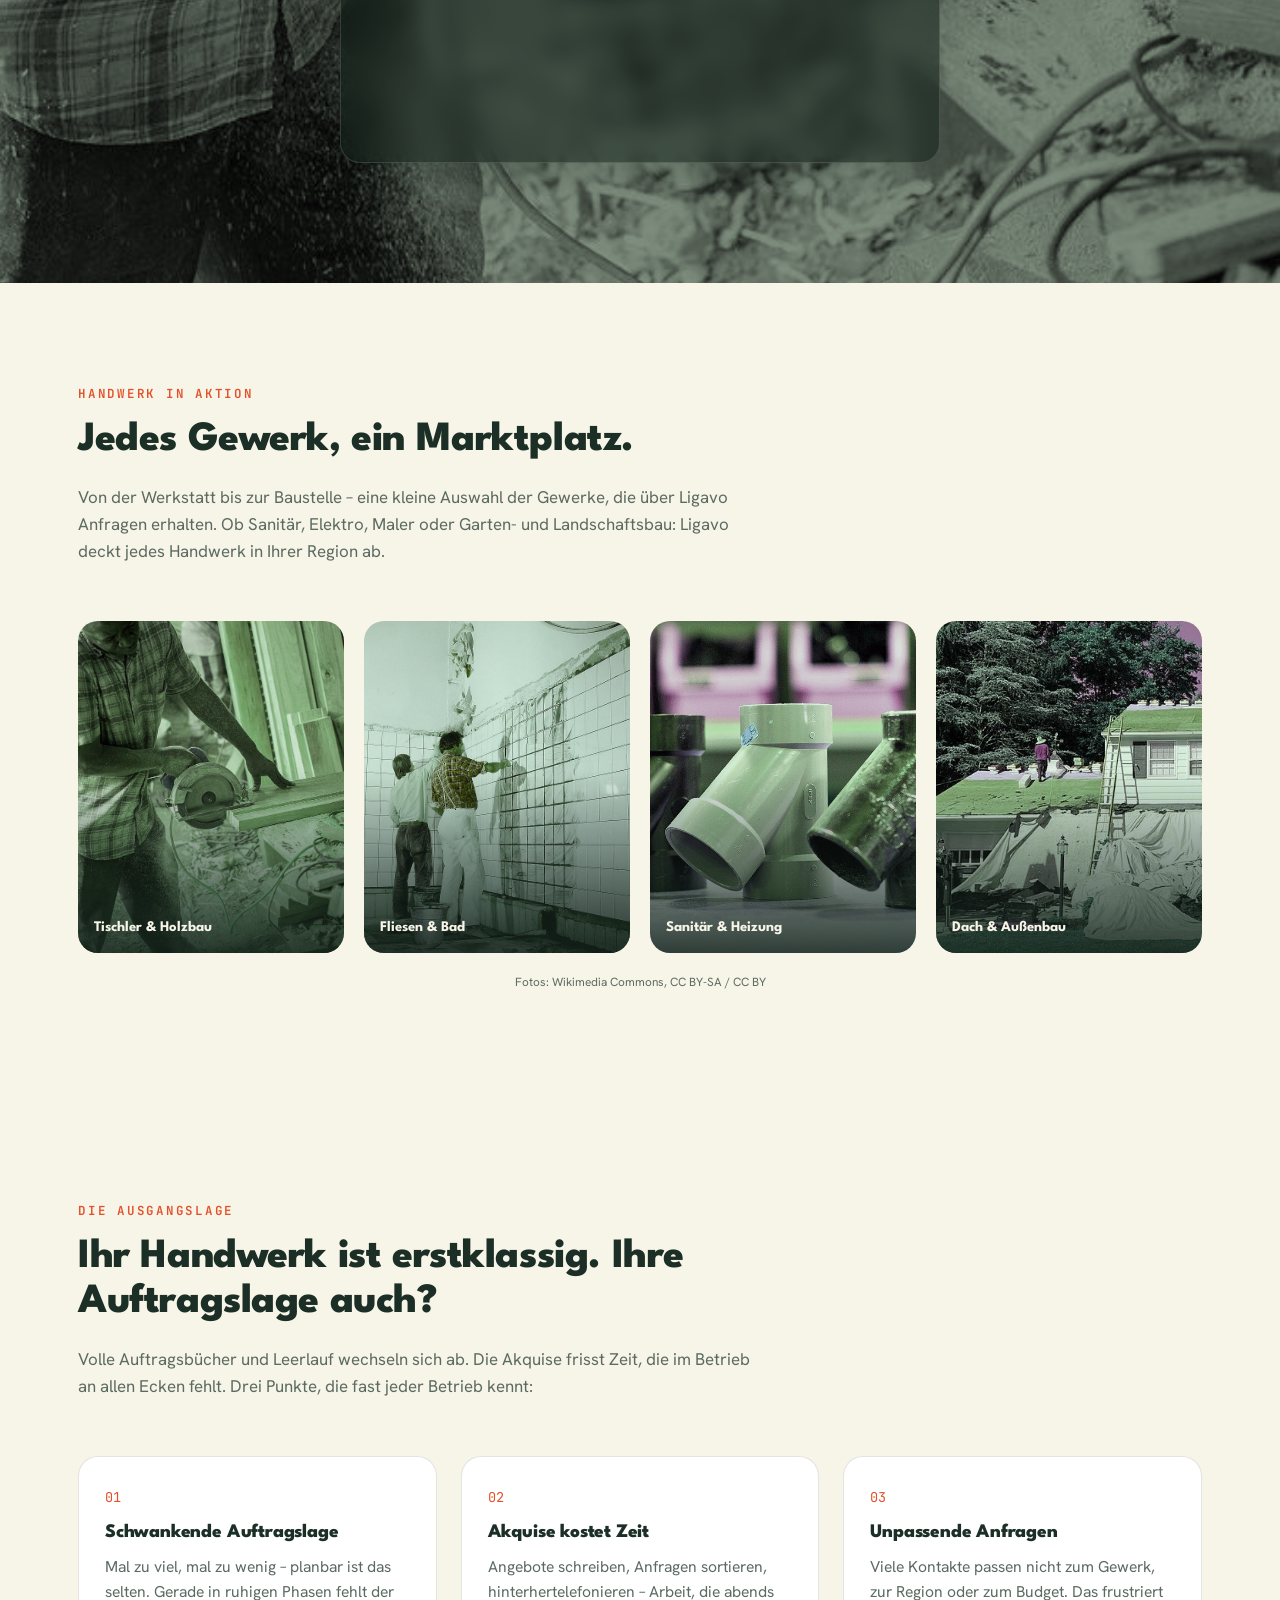
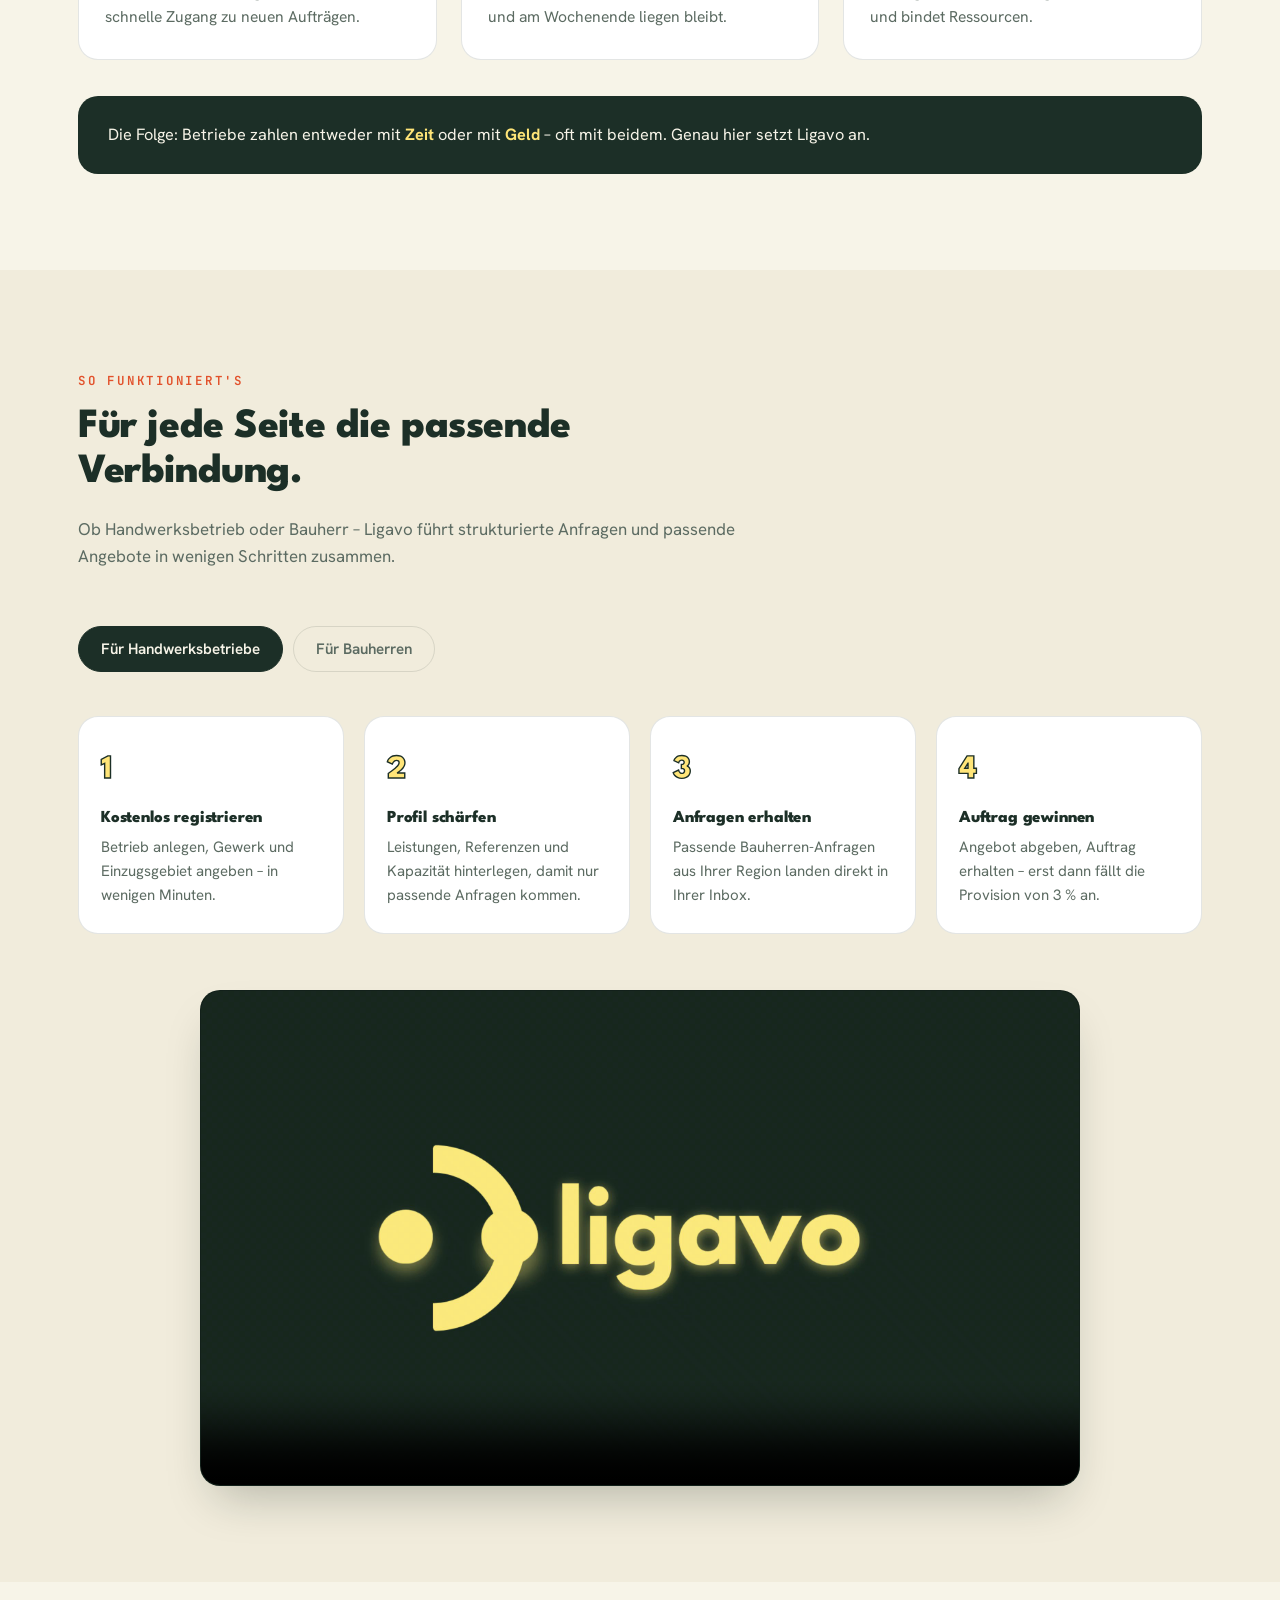
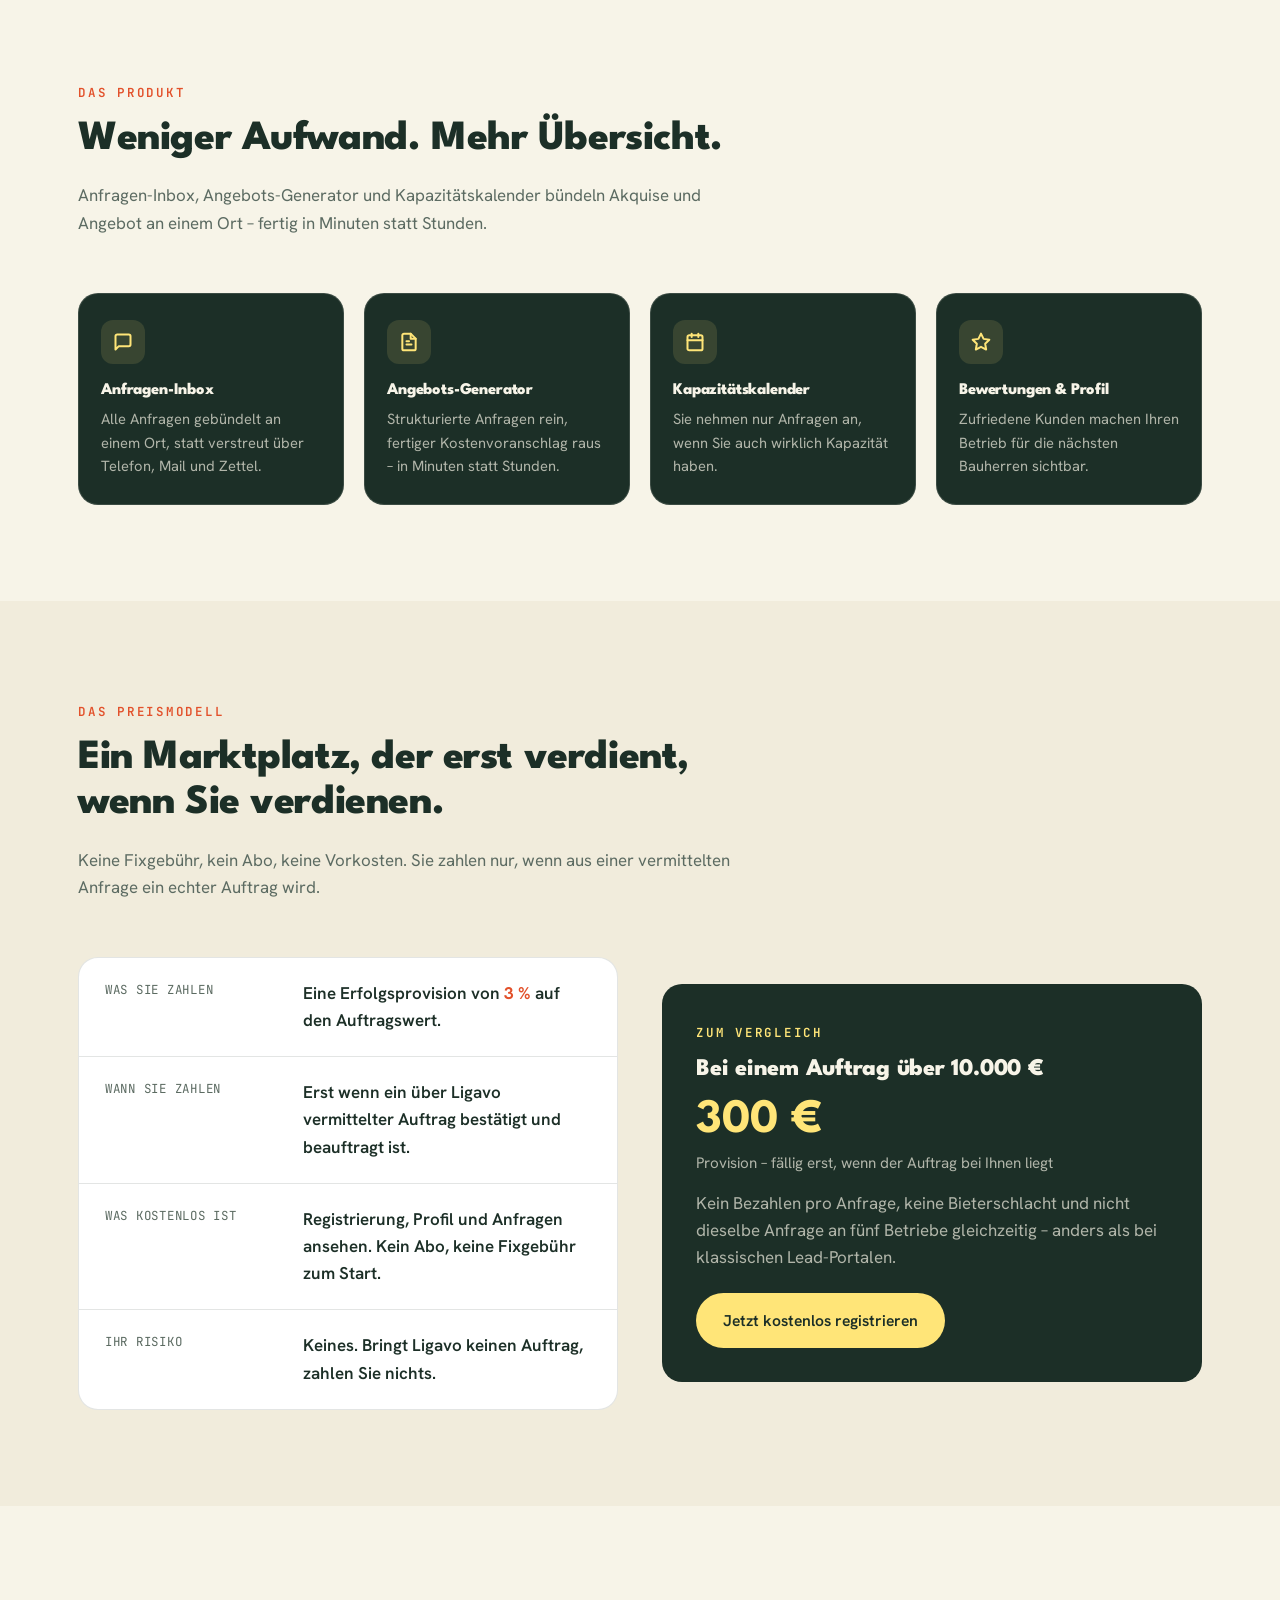
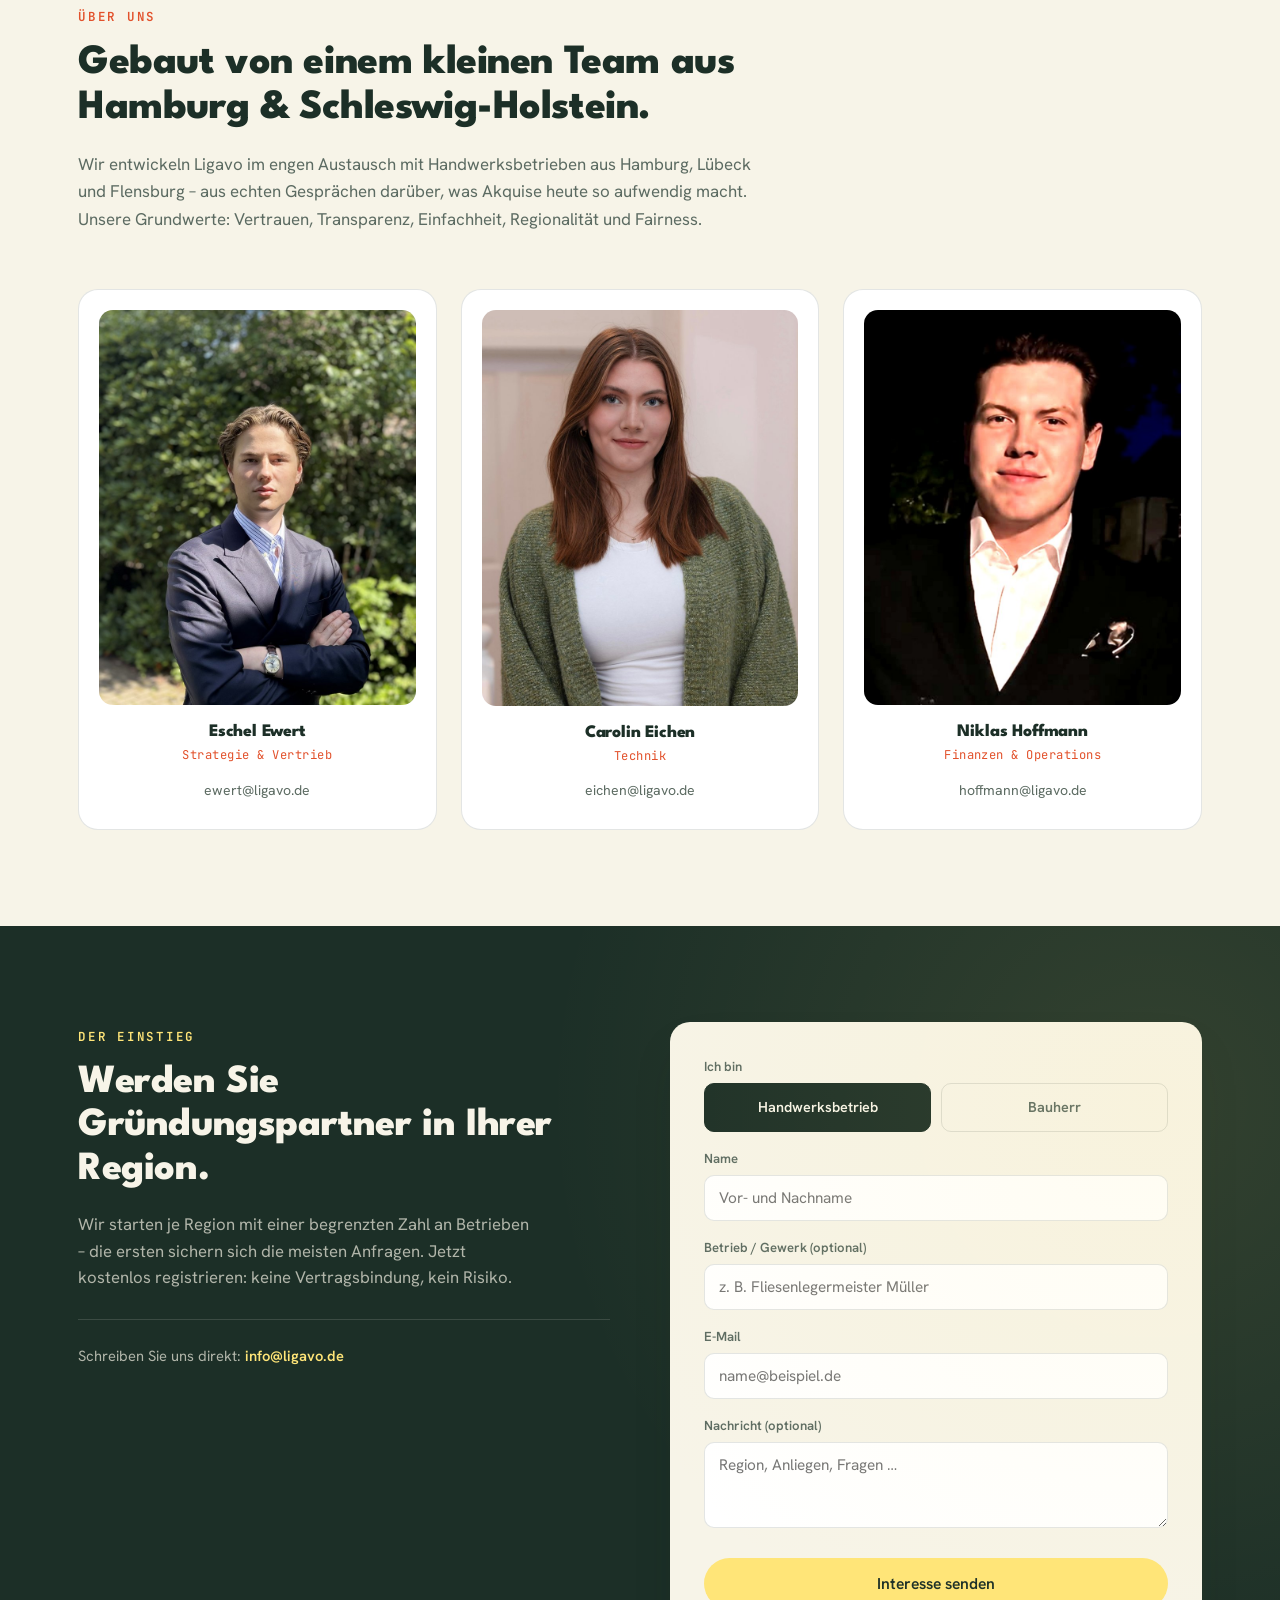
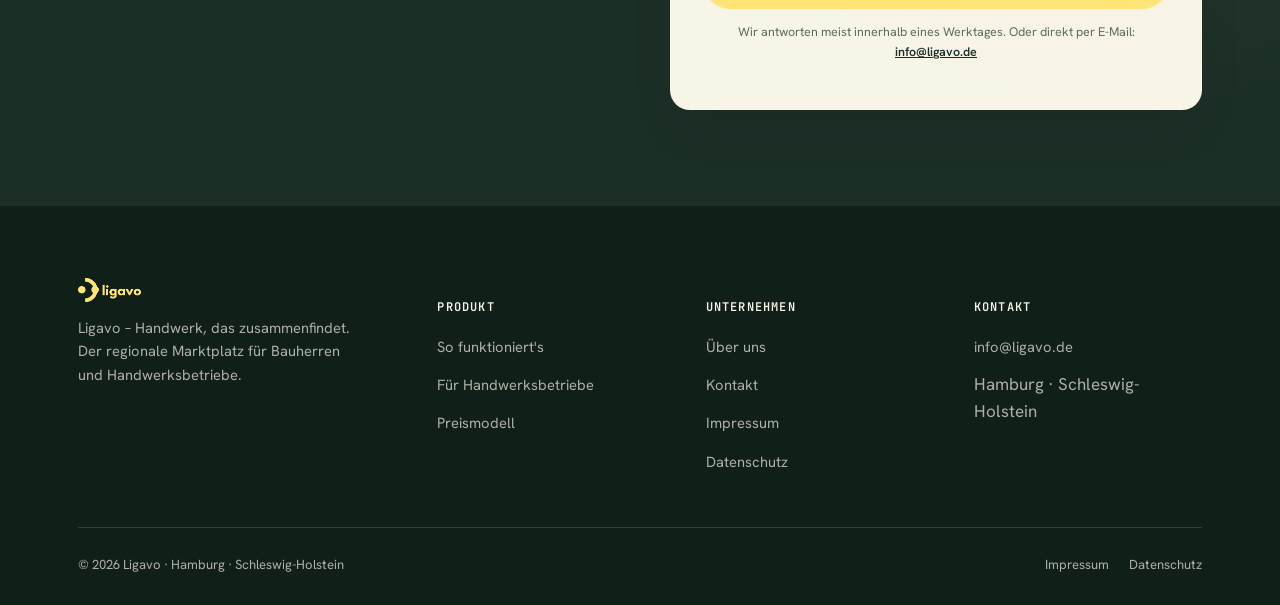
==== commit 30101340: "Wire signup form to FormSubmit for real delivery to info@ligavo.de" ====
--- a/index.html
+++ b/index.html
@@ -385,8 +385,13 @@
       </div>
     </div>
 
-    <form class="signup-form reveal" id="signupForm">
-      <div class="form-success" id="formSuccess">Ihr E-Mail-Programm öffnet sich gleich mit einer vorausgefüllten Nachricht an uns.</div>
+    <form class="signup-form reveal" id="signupForm" action="https://formsubmit.co/info@ligavo.de" method="POST">
+      <input type="hidden" name="_subject" value="Neue Anfrage über ligavo.de">
+      <input type="hidden" name="_template" value="table">
+      <input type="hidden" name="_captcha" value="false">
+      <input type="hidden" name="_next" value="https://ligavo.de/danke.html">
+      <input type="text" name="_honey" style="display:none" tabindex="-1" autocomplete="off">
+      <div class="form-success" id="formSuccess">Danke! Ihre Anfrage wird gerade gesendet …</div>
       <div class="field">
         <label>Ich bin</label>
         <div class="role-toggle">
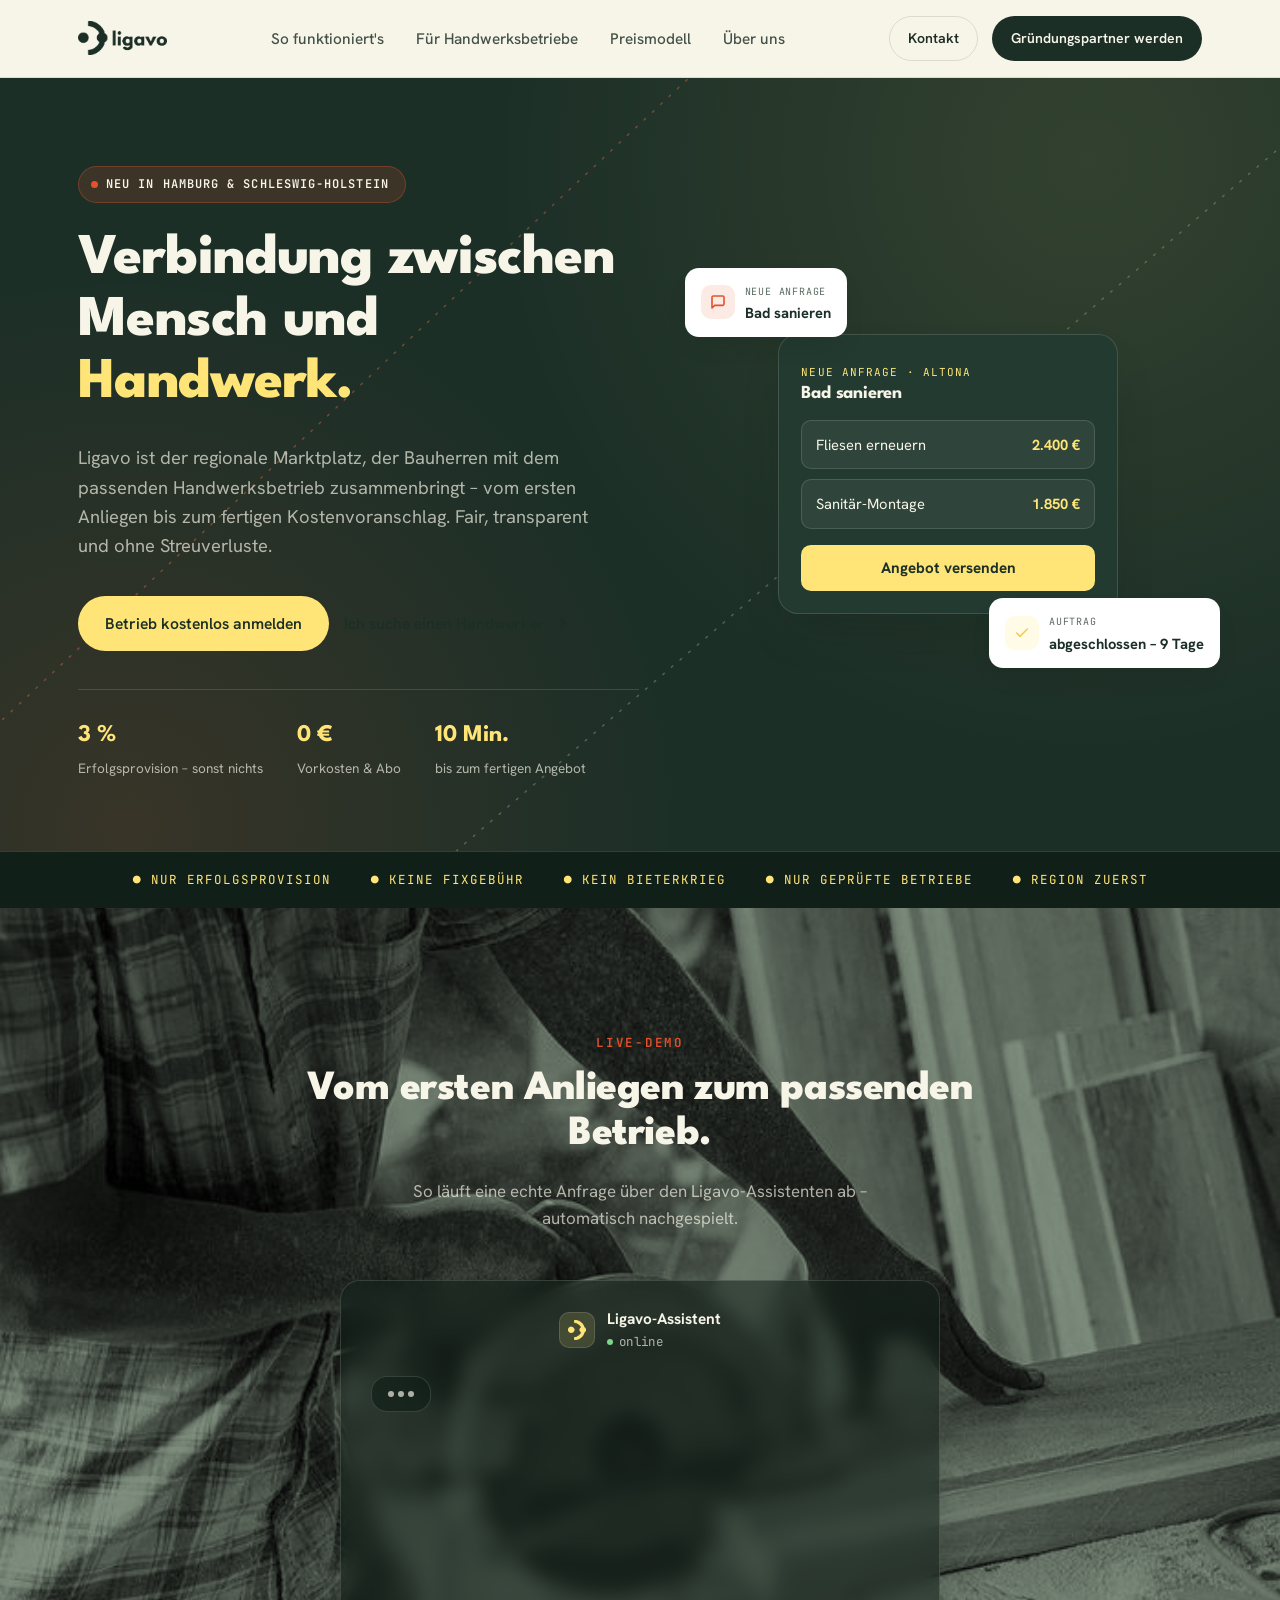
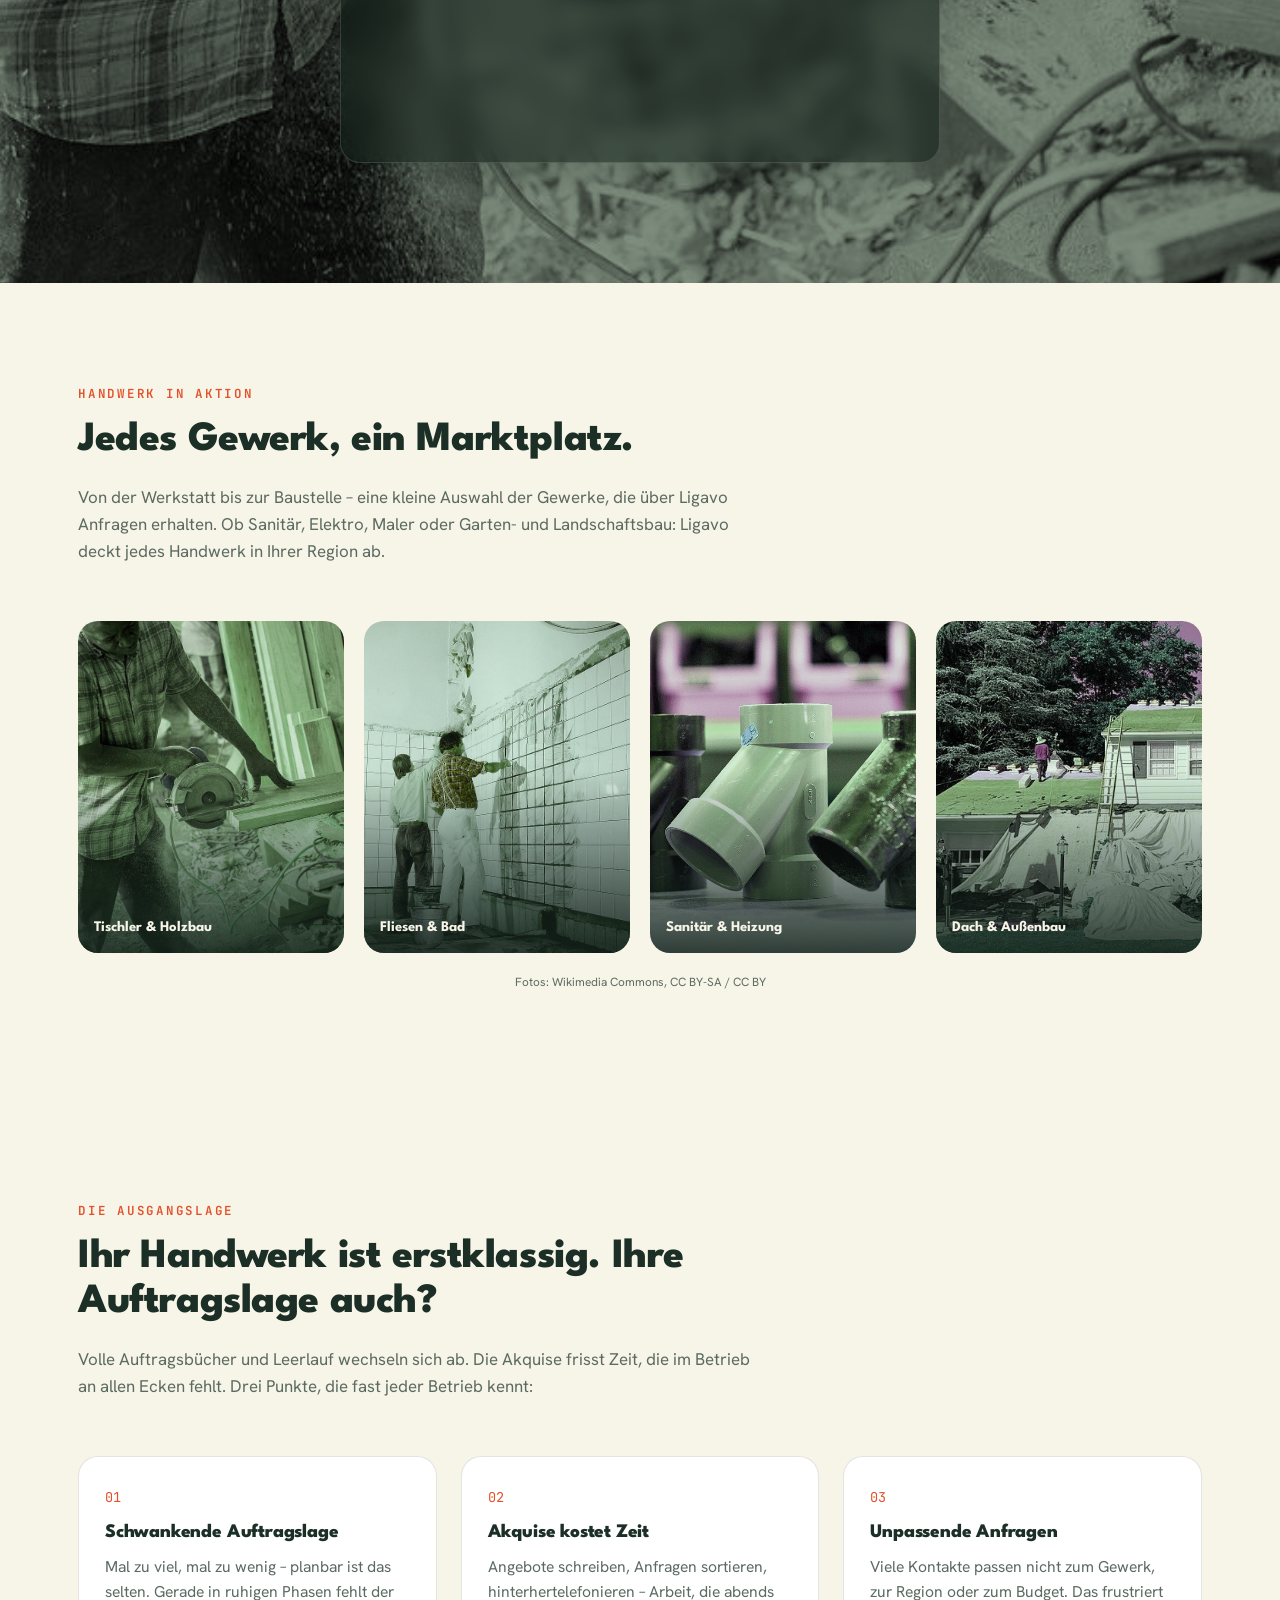
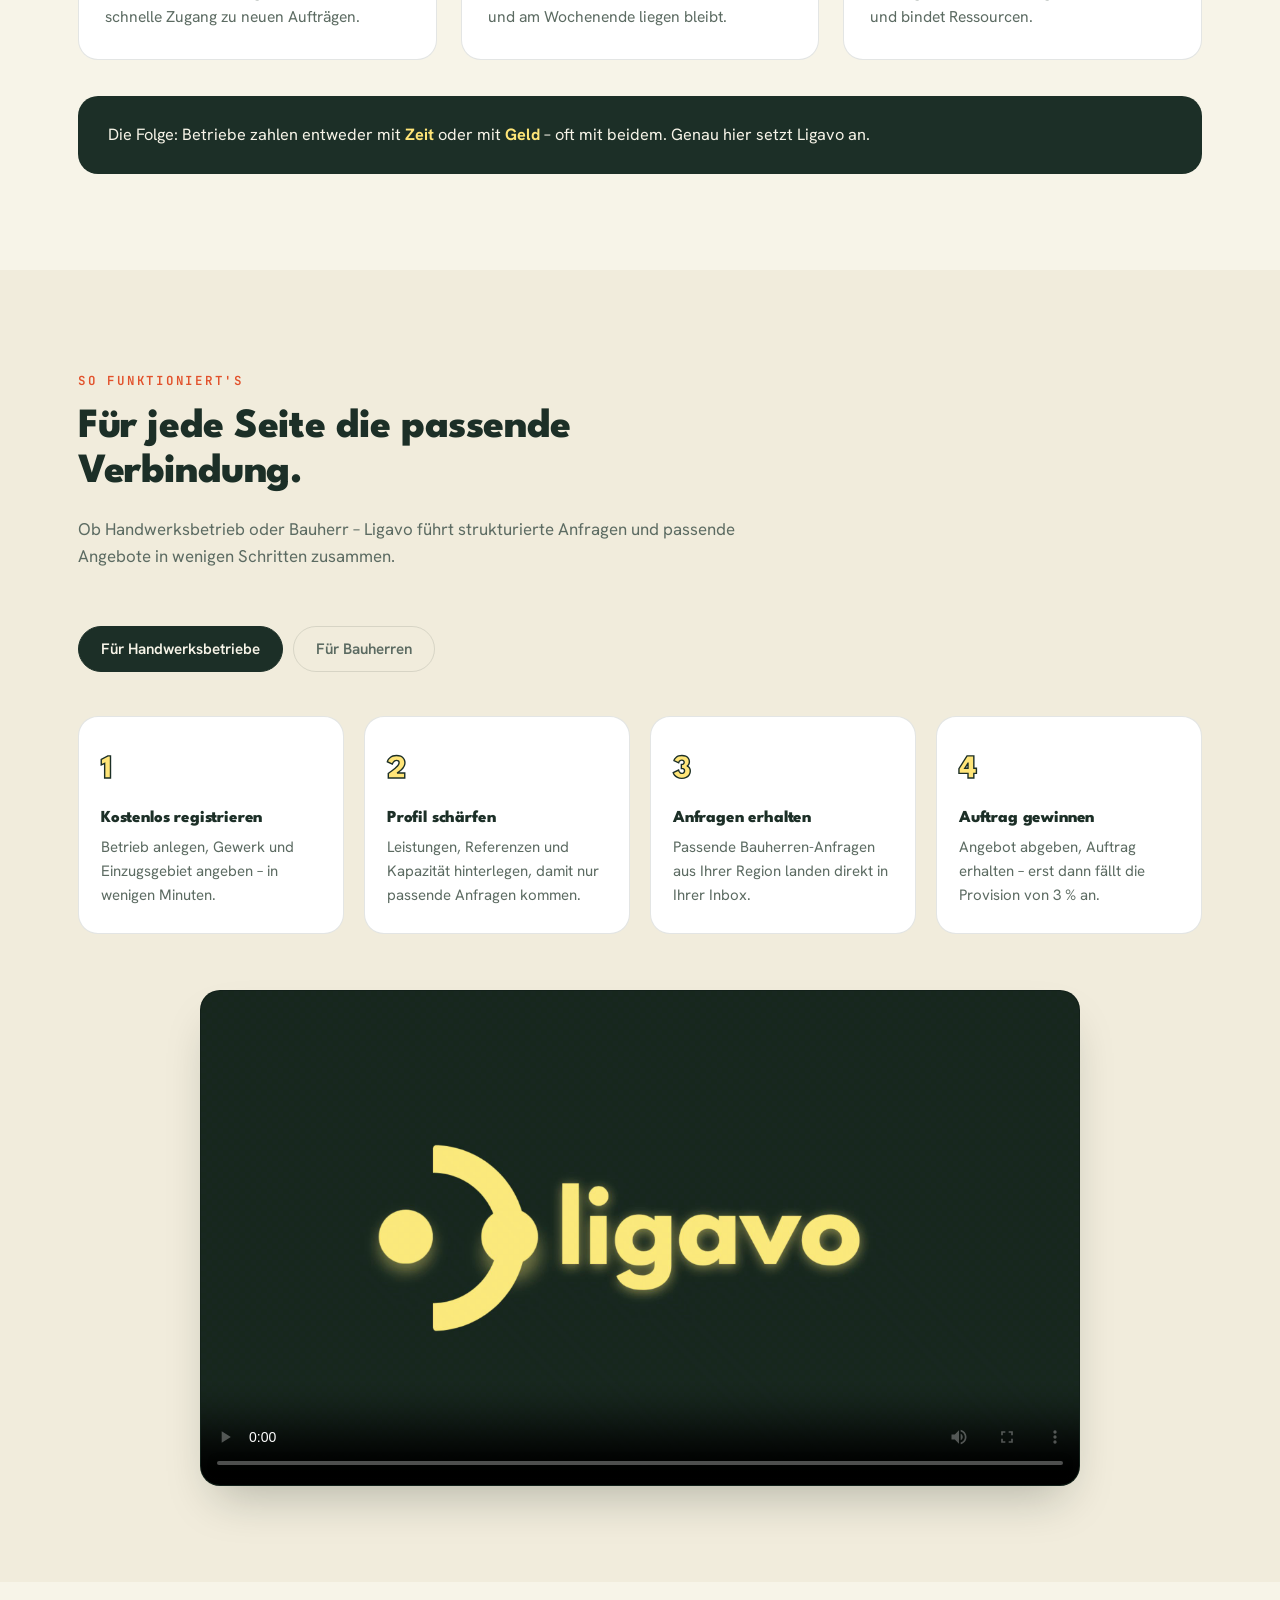
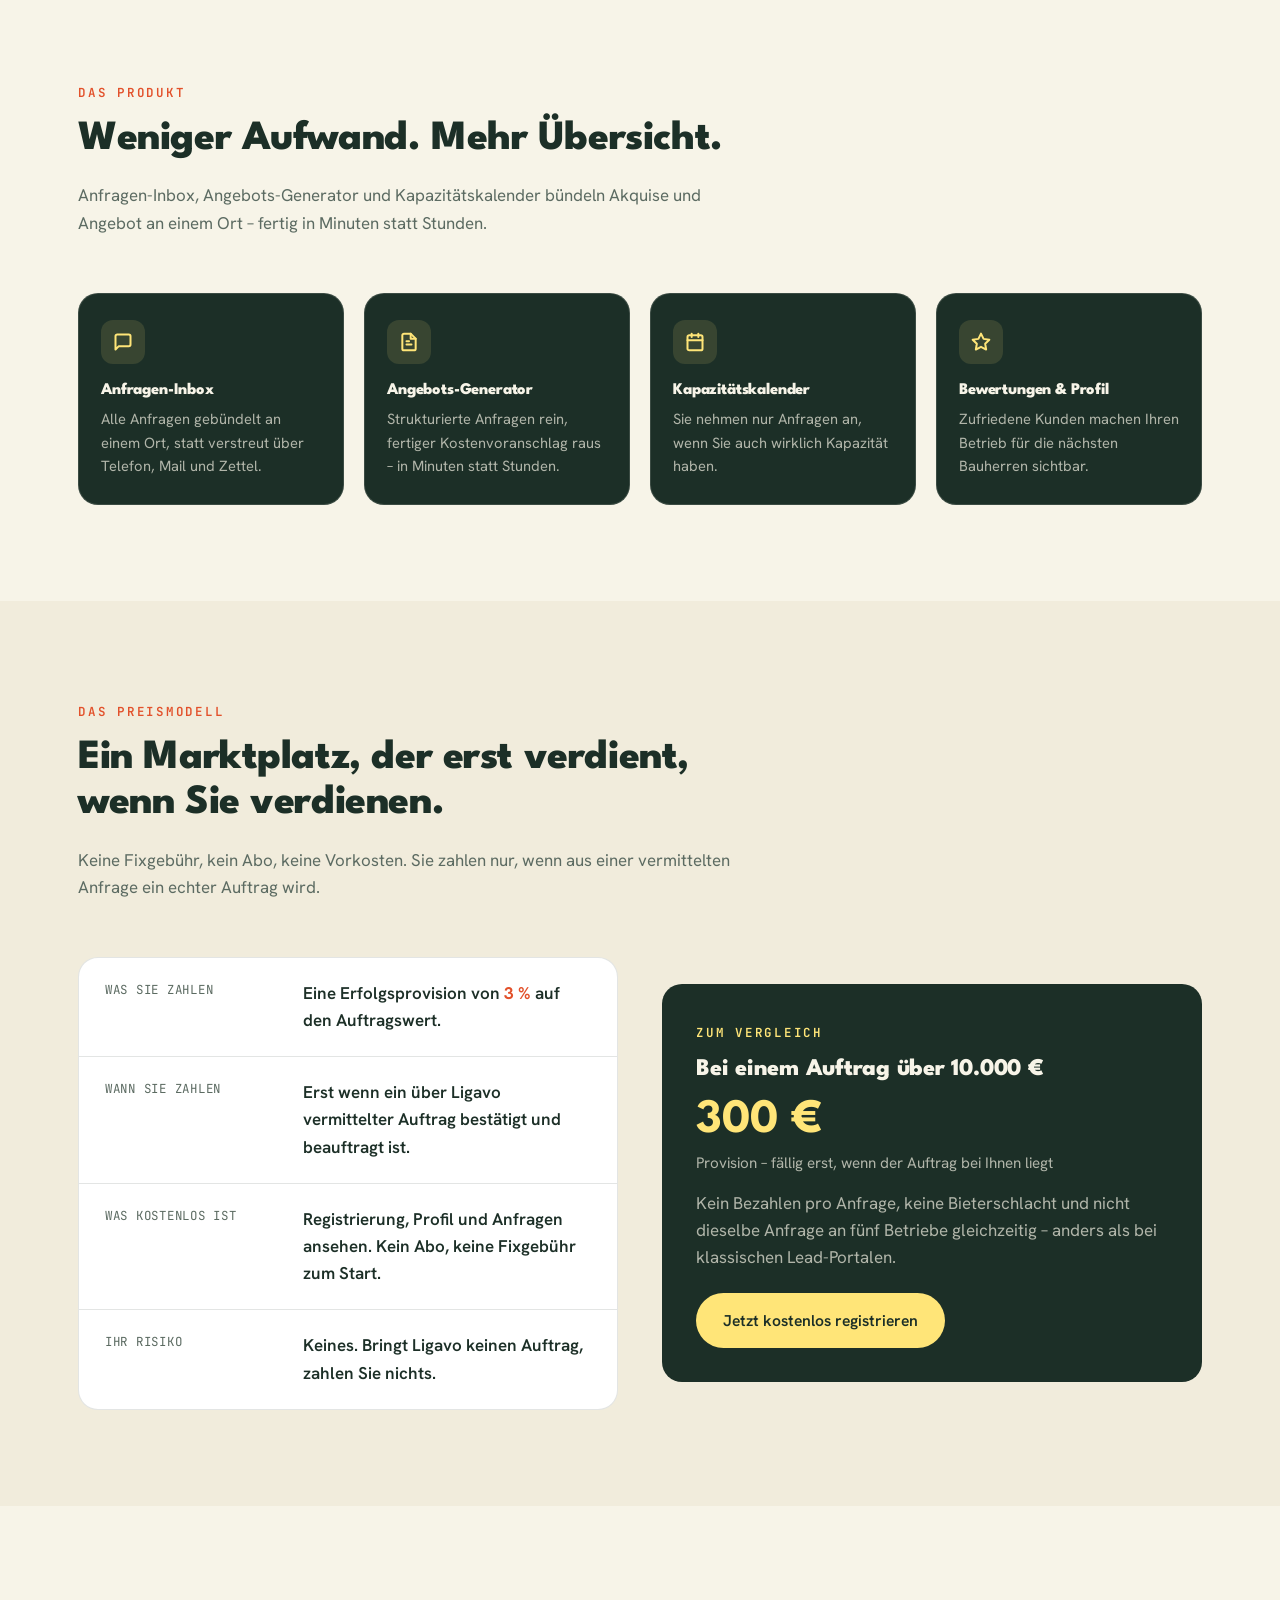
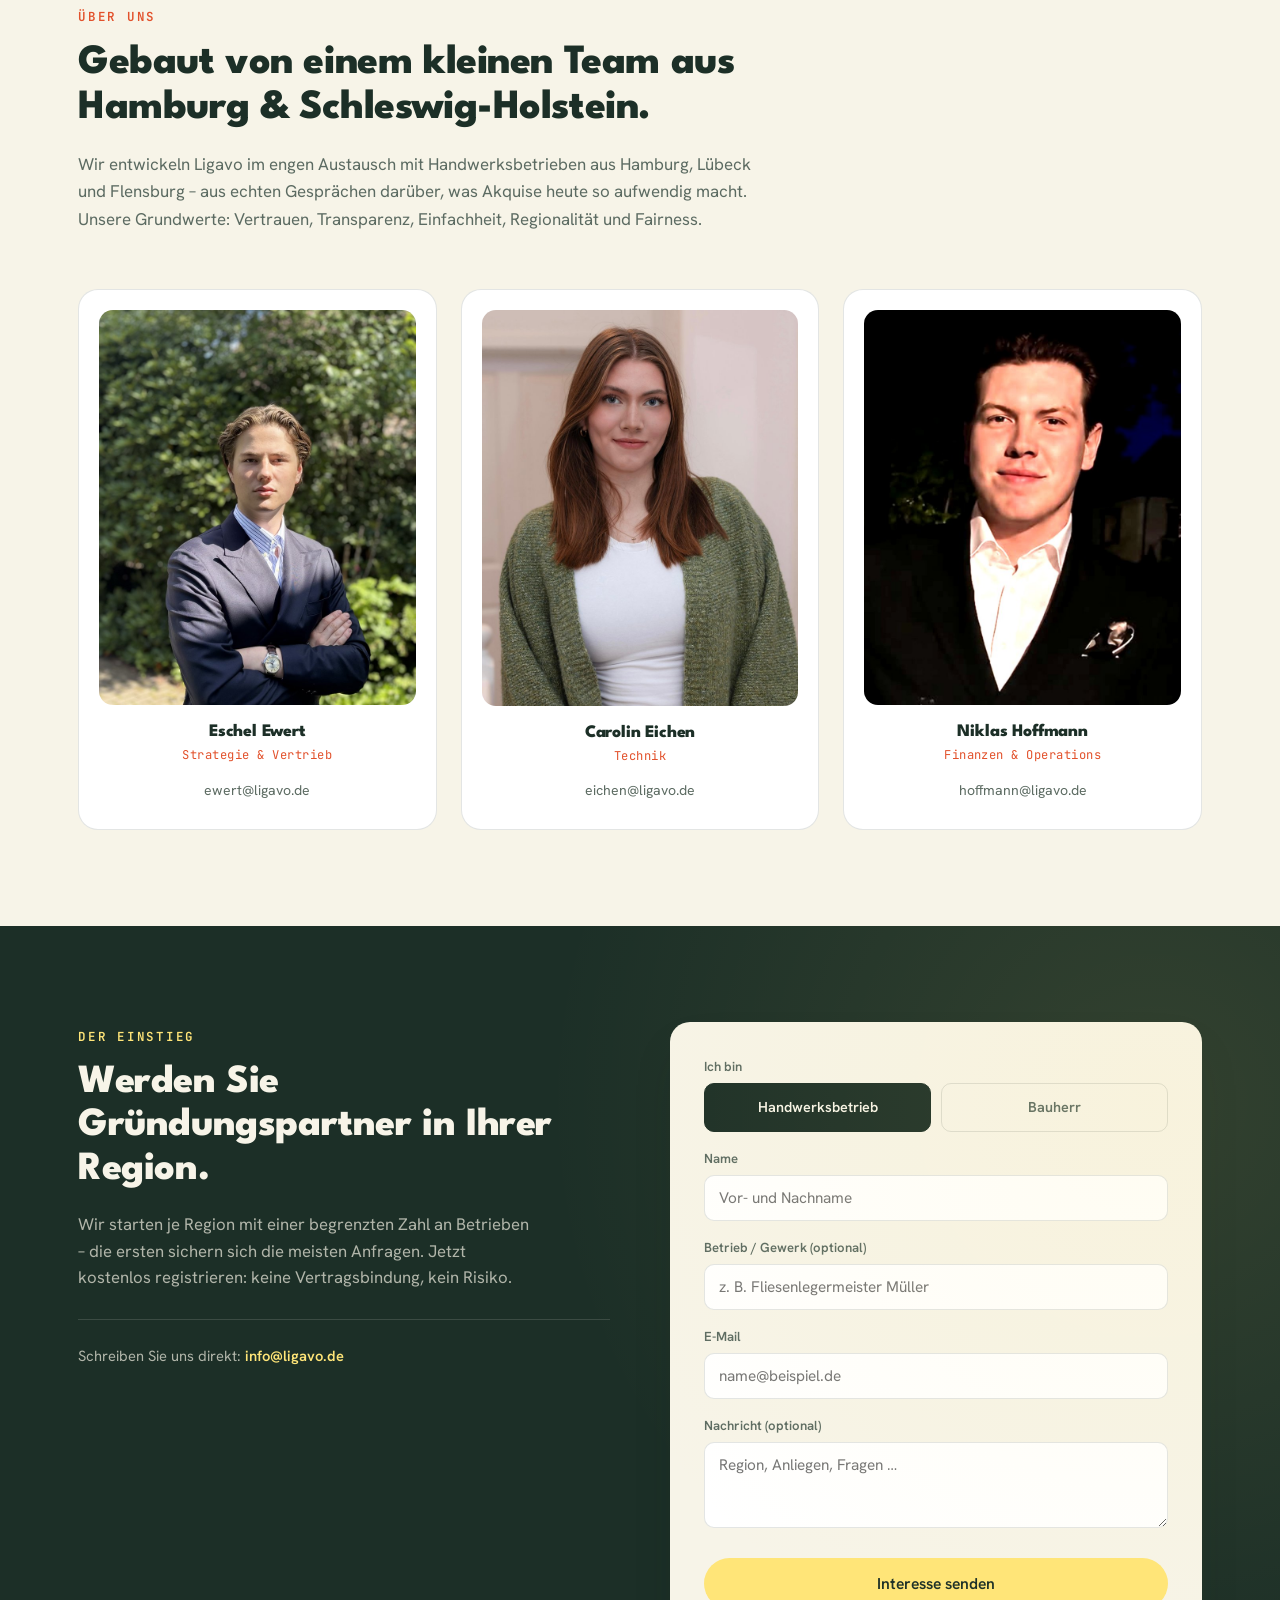
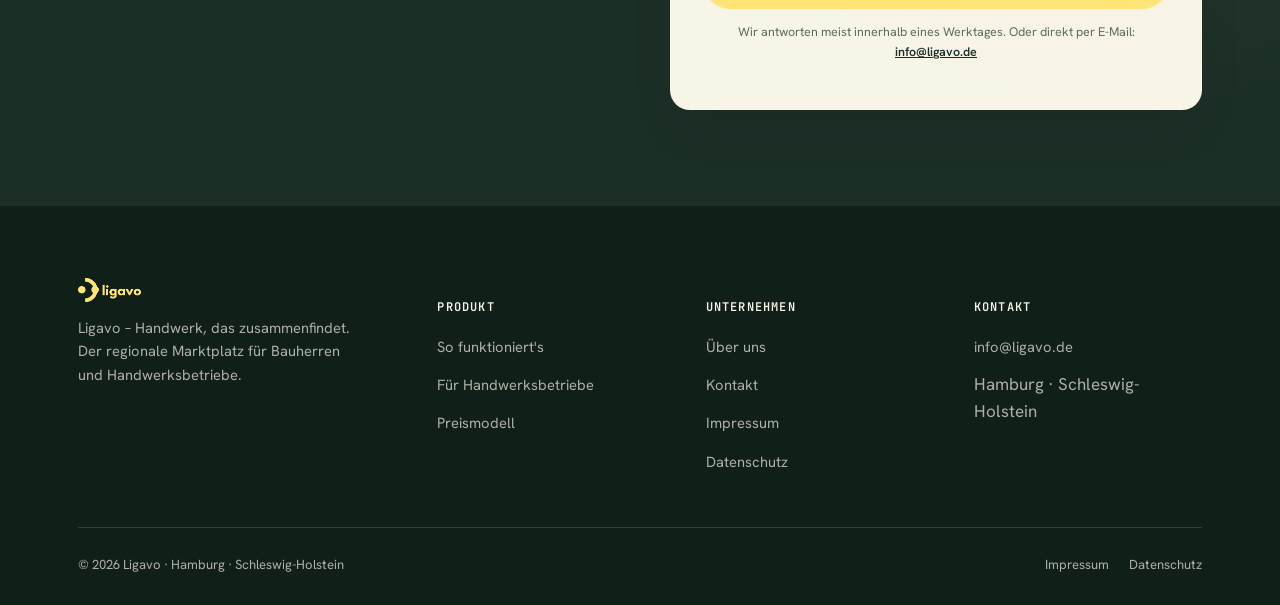
==== commit 2bfaad4b: "Fix broken SSL redirect after form submit: use current origin + homepage" ====
--- a/index.html
+++ b/index.html
@@ -389,7 +389,7 @@
       <input type="hidden" name="_subject" value="Neue Anfrage über ligavo.de">
       <input type="hidden" name="_template" value="table">
       <input type="hidden" name="_captcha" value="false">
-      <input type="hidden" name="_next" value="https://ligavo.de/danke.html">
+      <input type="hidden" name="_next" id="fNext" value="/index.html?sent=1">
       <input type="text" name="_honey" style="display:none" tabindex="-1" autocomplete="off">
       <div class="form-success" id="formSuccess">Danke! Ihre Anfrage wird gerade gesendet …</div>
       <div class="field">
--- a/styles.css
+++ b/styles.css
@@ -362,6 +362,15 @@
 .signup-form .btn{width:100%;margin-top:6px;}
 .form-note{font-size:.78rem;color:var(--ink-muted);margin-top:14px;text-align:center;}
 .form-note a{color:var(--ink);font-weight:600;text-decoration:underline;}
+
+.sent-banner{
+  position:fixed;top:16px;left:50%;transform:translateX(-50%) translateY(-16px);
+  background:var(--green-900);color:var(--cream);padding:14px 24px;border-radius:999px;
+  font-size:.92rem;font-weight:600;box-shadow:var(--shadow-lg);z-index:999;
+  opacity:0;transition:opacity .3s ease, transform .3s ease;
+}
+.sent-banner.show{opacity:1;transform:translateX(-50%) translateY(0);}
+.sent-banner span{color:var(--yellow);}
 .form-success{
   display:none;background:var(--terracotta-soft);color:var(--terracotta);
   border-radius:var(--radius-sm);padding:12px 14px;font-size:.88rem;margin-bottom:14px;font-weight:600;
